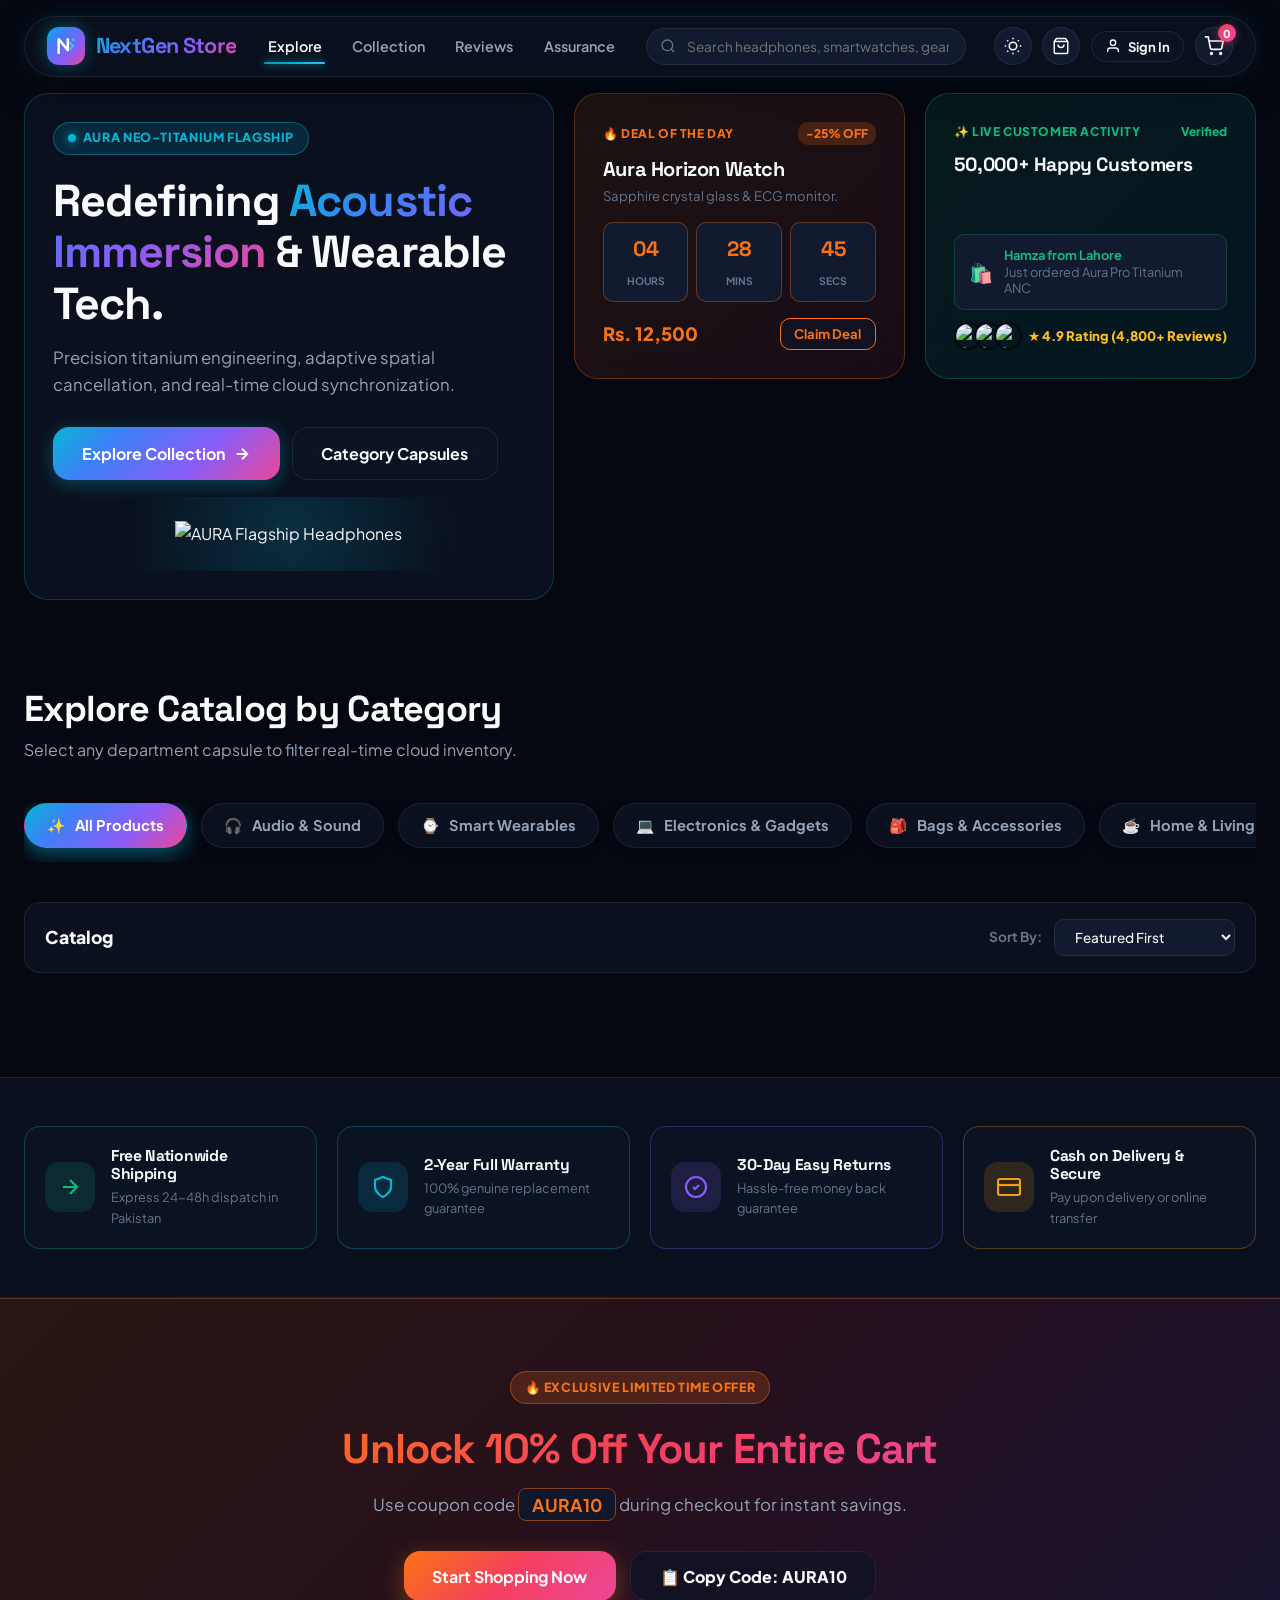
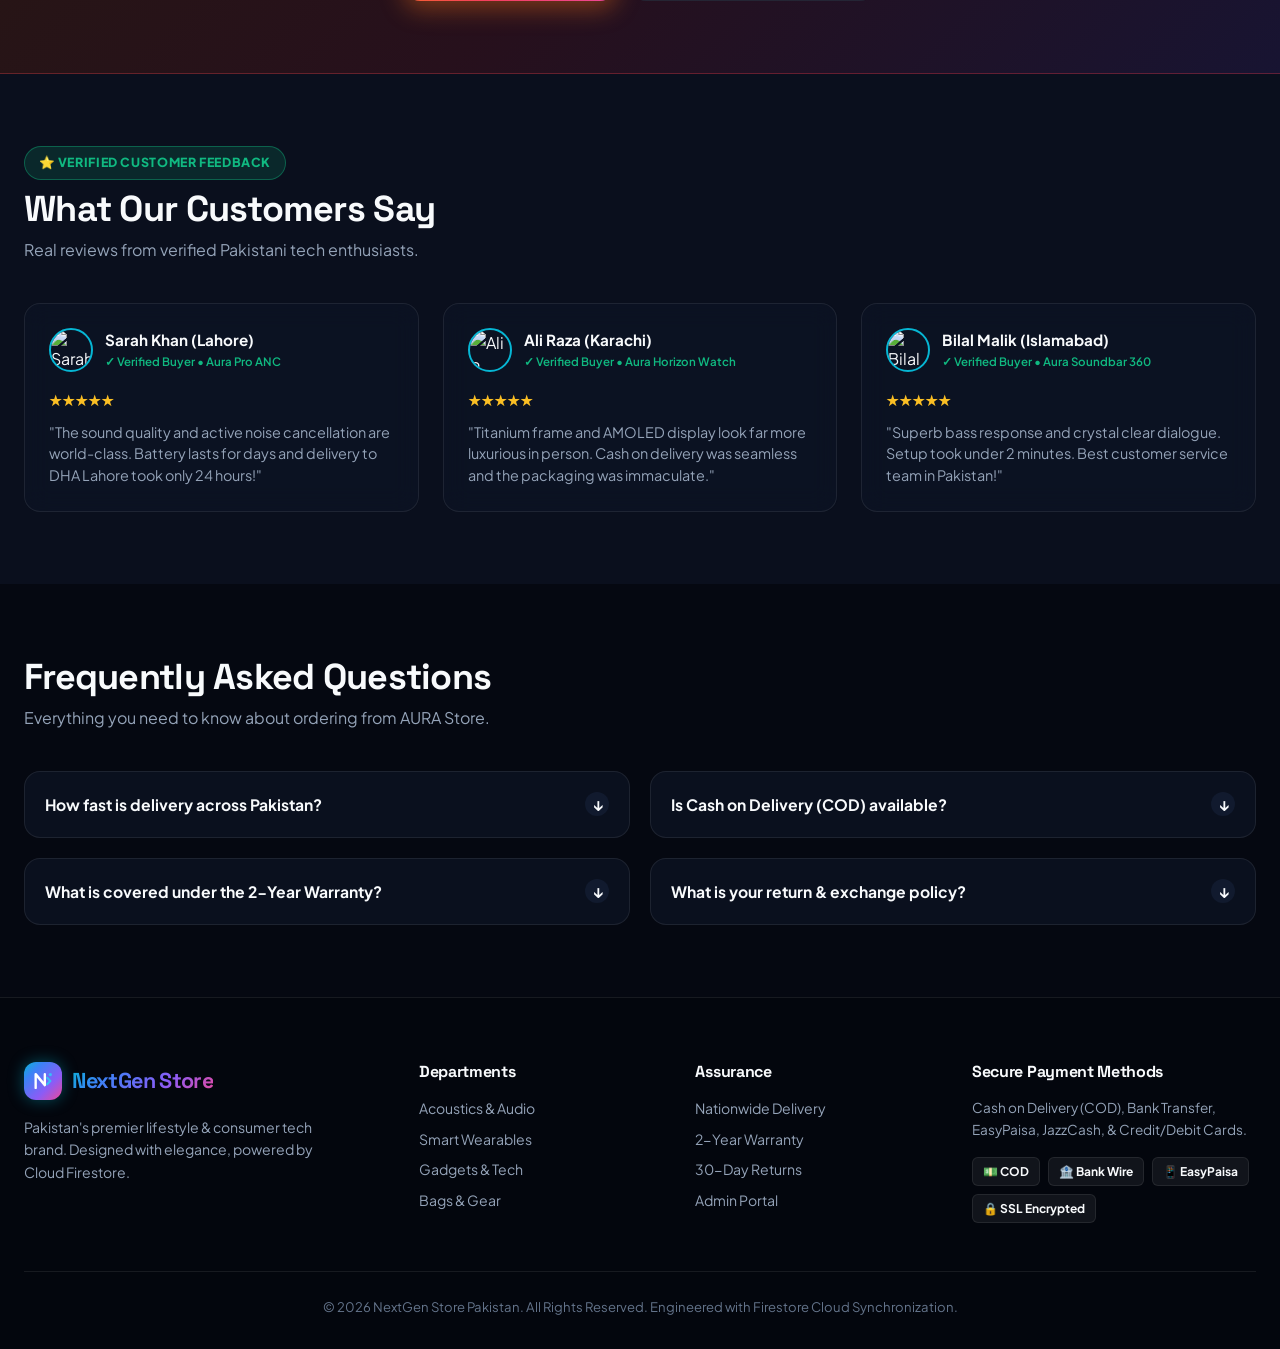
==== index.html @ b9c2085e "feat: NextGen Store complete e-commerce platform with Cloud Firestore, Admin Panel & Cloudinary" ====
<!DOCTYPE html>
<html lang="en">

<head>
  <meta charset="UTF-8">
  <meta name="viewport" content="width=device-width, initial-scale=1.0">
  <title>NextGen Store | Next-Gen Luxury Tech & Acoustics</title>
  <meta name="description"
    content="Discover precision acoustics, titanium smartwatches, and minimalist hardware engineered to perfection with cloud synchronization.">

  <!-- Favicon -->
  <link rel="icon" href="data:image/svg+xml,<svg xmlns='http://www.w3.org/2000/svg' viewBox='0 0 24 24' fill='none'><rect width='24' height='24' rx='6' fill='%236366f1'/><path d='M5 18.5V5.5L13.5 15.5V5.5' stroke='white' stroke-width='2.2' stroke-linecap='round' stroke-linejoin='round'/><path d='M15.5 9L18.5 12L15.5 15' stroke='%2338bdf8' stroke-width='2' stroke-linecap='round' stroke-linejoin='round'/></svg>">

  <!-- CSS Stylesheets -->
  <link rel="stylesheet" href="/user/css/main.css">
  <link rel="stylesheet" href="/user/css/components.css">
  <link rel="stylesheet" href="./user/css/main.css">
  <link rel="stylesheet" href="./user/css/components.css">

  <!-- GSAP 3.12.5 & ScrollTrigger for High-End Micro-Animations -->
  <script src="https://cdnjs.cloudflare.com/ajax/libs/gsap/3.12.5/gsap.min.js"></script>
  <script src="https://cdnjs.cloudflare.com/ajax/libs/gsap/3.12.5/ScrollTrigger.min.js"></script>

  <!-- Instant Theme Initializer (Zero Flash of Unstyled Theme) -->
  <script>
    (function () {
      const theme = localStorage.getItem("aura_theme") || "dark";
      if (theme === "light") {
        document.documentElement.classList.add("light-theme");
      } else {
        document.documentElement.classList.remove("light-theme");
      }
    })();
  </script>
</head>

<body>

  <!-- ==================== TOP LIVE ANNOUNCEMENT TICKER ==================== -->
  <aside id="topLiveAnnouncementTicker" aria-label="Live Announcement"
    style="display: none; background: linear-gradient(90deg, #06b6d4 0%, #3b82f6 25%, #8b5cf6 50%, #ec4899 75%, #f97316 100%); color: white; padding: 0.45rem 1rem; font-size: 0.82rem; font-weight: 800; text-align: center; letter-spacing: 0.02em; text-shadow: 0 1px 2px rgba(0,0,0,0.3); transition: all 0.3s ease;">
    <span id="topAnnouncementBadge"
      style="background:rgba(0,0,0,0.3); padding:2px 8px; border-radius:12px; margin-right:6px; font-weight:800;">FLASH
      OFFER</span>
    <span id="topAnnouncementText">Use code <strong>AURA10</strong> for 10% OFF • 🚀 Free Same-Day Express Dispatch in
      Pakistan</span>
  </aside>

  <!-- ==================== FLOATING ISLAND NAVBAR ==================== -->
  <div class="navbar-island-wrap">
    <header class="navbar-island" id="mainHeader">
      <!-- Brand Logo -->
      <a href="index.html" class="brand-logo" id="brandLogo">
        <div class="brand-icon">
          <svg width="22" height="22" viewBox="0 0 24 24" fill="none" xmlns="http://www.w3.org/2000/svg">
            <path d="M4 19.5V4.5L14 16.5V4.5" stroke="white" stroke-width="2.6" stroke-linecap="round" stroke-linejoin="round"/>
            <path d="M16.5 8.5L20 12L16.5 15.5" stroke="#38bdf8" stroke-width="2.4" stroke-linecap="round" stroke-linejoin="round"/>
            <circle cx="20" cy="5" r="1.8" fill="#38bdf8"/>
          </svg>
        </div>
        <span class="gradient-text-aurora">NextGen Store</span>
      </a>

      <!-- Desktop Navigation Links -->
      <nav class="nav-links" id="primaryNav">
        <a href="#heroSection" class="nav-link active" id="navHome">Explore</a>
        <a href="#productsSection" class="nav-link" id="navShop">Collection</a>
        <a href="#reviewsSection" class="nav-link" id="navReviews">Reviews</a>
        <a href="#faqSection" class="nav-link" id="navFaq">Assurance</a>
      </nav>

      <!-- Interactive Global Search -->
      <div class="nav-search-container">
        <svg class="search-icon-inside" width="16" height="16" viewBox="0 0 24 24" fill="none" stroke="currentColor"
          stroke-width="2">
          <circle cx="11" cy="11" r="8"></circle>
          <line x1="21" y1="21" x2="16.65" y2="16.65"></line>
        </svg>
        <input type="text" id="globalSearchInput" class="nav-search-input"
          placeholder="Search headphones, smartwatches, gear..." autocomplete="off">
      </div>

      <!-- Action Buttons (Theme, Auth, Orders, Cart) -->
      <div class="nav-actions">
        <!-- Theme Toggle -->
        <button class="nav-btn" id="themeToggleBtn" title="Toggle Light/Dark Theme" aria-label="Toggle Theme">
          <svg id="themeIcon" width="18" height="18" viewBox="0 0 24 24" fill="none" stroke="currentColor"
            stroke-width="2">
            <circle cx="12" cy="12" r="5"></circle>
            <line x1="12" y1="1" x2="12" y2="3"></line>
            <line x1="12" y1="21" x2="12" y2="23"></line>
            <line x1="4.22" y1="4.22" x2="5.64" y2="5.64"></line>
            <line x1="18.36" y1="18.36" x2="19.78" y2="19.78"></line>
            <line x1="1" y1="12" x2="3" y2="12"></line>
            <line x1="21" y1="12" x2="23" y2="12"></line>
            <line x1="4.22" y1="19.78" x2="5.64" y2="18.36"></line>
            <line x1="18.36" y1="5.64" x2="19.78" y2="4.22"></line>
          </svg>
        </button>

        <!-- Customer Orders View Button -->
        <button class="nav-btn" id="myOrdersBtn" title="My Orders" aria-label="View Orders">
          <svg width="18" height="18" viewBox="0 0 24 24" fill="none" stroke="currentColor" stroke-width="2">
            <path d="M6 2L3 6v14a2 2 0 0 0 2 2h14a2 2 0 0 0 2-2V6l-3-4z"></path>
            <line x1="3" y1="6" x2="21" y2="6"></line>
            <path d="M16 10a4 4 0 0 1-8 0"></path>
          </svg>
        </button>

        <!-- User Authentication Button / Dropdown -->
        <div class="user-auth-wrap" id="userAuthContainer">
          <button class="btn btn-secondary btn-sm" id="openAuthModalBtn"
            style="gap: 0.4rem; border-radius: var(--radius-full);">
            <svg width="16" height="16" viewBox="0 0 24 24" fill="none" stroke="currentColor" stroke-width="2">
              <path d="M20 21v-2a4 4 0 0 0-4-4H8a4 4 0 0 0-4 4v2"></path>
              <circle cx="12" cy="7" r="4"></circle>
            </svg>
            <span id="authButtonText">Sign In</span>
          </button>
        </div>

        <!-- Cart Drawer Toggle -->
        <button class="nav-btn" id="cartToggleBtn" aria-label="View Shopping Cart">
          <svg width="20" height="20" viewBox="0 0 24 24" fill="none" stroke="currentColor" stroke-width="2">
            <circle cx="9" cy="21" r="1"></circle>
            <circle cx="20" cy="21" r="1"></circle>
            <path d="M1 1h4l2.68 13.39a2 2 0 0 0 2 1.61h9.72a2 2 0 0 0 2-1.61L23 6H6"></path>
          </svg>
          <span class="cart-badge" id="cartBadgeCounter">0</span>
        </button>
      </div>
    </header>
  </div>

  <!-- ==================== FUTURISTIC BENTO GRID HERO SECTION ==================== -->
  <section class="section" id="heroSection" style="padding-top: 0.5rem; padding-bottom: 2rem;">
    <div class="container">
      <div class="hero-bento-grid">

        <!-- BENTO 1: Large Flagship Feature Showcase -->
        <div class="bento-card bento-main">
          <div>
            <div class="bento-badge-live">
              <span class="live-pulse-dot"></span>
              AURA Neo-Titanium Flagship
            </div>
            <h1 class="bento-main-title">
              Redefining <span class="gradient-text-aurora">Acoustic Immersion</span> & Wearable Tech.
            </h1>
            <p class="bento-main-desc">
              Precision titanium engineering, adaptive spatial cancellation, and real-time cloud synchronization.
            </p>
            <div style="display:flex; gap:0.75rem; flex-wrap:wrap;">
              <a href="#productsSection" class="btn btn-primary btn-lg" id="heroShopNowBtn">
                Explore Collection
                <svg width="18" height="18" viewBox="0 0 24 24" fill="none" stroke="currentColor" stroke-width="2.5">
                  <line x1="5" y1="12" x2="19" y2="12"></line>
                  <polyline points="12 5 19 12 12 19"></polyline>
                </svg>
              </a>
              <button class="btn btn-secondary btn-lg"
                onclick="document.getElementById('categoriesCapsuleBar').scrollIntoView({ behavior: 'smooth' });">
                Category Capsules
              </button>
            </div>
          </div>

          <div class="bento-main-visual">
            <img src="https://images.unsplash.com/photo-1505740420928-5e560c06d30e?auto=format&fit=crop&w=800&q=80"
              alt="AURA Flagship Headphones">
          </div>
        </div>

        <!-- BENTO 2: Live Flash Deal Countdown -->
        <div class="bento-card bento-deal">
          <div>
            <div style="display:flex; justify-content:space-between; align-items:center; margin-bottom:0.75rem;">
              <span
                style="font-size:0.75rem; font-weight:800; color:var(--color-orange); text-transform:uppercase; letter-spacing:0.05em;">🔥
                Deal of the Day</span>
              <span
                style="font-size:0.75rem; background:rgba(249,115,22,0.2); color:var(--color-orange); padding:2px 8px; border-radius:10px; font-weight:800;">-25%
                OFF</span>
            </div>
            <h3 style="font-size:1.25rem; font-weight:800;">Aura Horizon Watch</h3>
            <p style="font-size:0.82rem; color:var(--text-muted); margin-top:0.25rem;">Sapphire crystal glass & ECG
              monitor.</p>
          </div>

          <div>
            <div class="countdown-box" id="flashDealCountdownBox">
              <div class="countdown-digit-pill">
                <span id="dealHours">04</span>
                <label>Hours</label>
              </div>
              <div class="countdown-digit-pill">
                <span id="dealMinutes">28</span>
                <label>Mins</label>
              </div>
              <div class="countdown-digit-pill">
                <span id="dealSeconds">45</span>
                <label>Secs</label>
              </div>
            </div>

            <div style="display:flex; justify-content:space-between; align-items:center; margin-top:0.5rem;">
              <span style="font-size:1.15rem; font-weight:800; color:var(--color-orange);">Rs. 12,500</span>
              <button class="btn btn-secondary btn-sm"
                onclick="document.getElementById('productsSection').scrollIntoView({ behavior: 'smooth' });"
                style="border-color:var(--color-orange); color:var(--color-orange);">
                Claim Deal
              </button>
            </div>
          </div>
        </div>

        <!-- BENTO 3: Live Social Proof Ticker -->
        <div class="bento-card bento-social">
          <div>
            <div style="display:flex; justify-content:space-between; align-items:center; margin-bottom:0.75rem;">
              <span
                style="font-size:0.75rem; font-weight:800; color:var(--color-emerald); text-transform:uppercase; letter-spacing:0.05em;">✨
                Live Customer Activity</span>
              <span style="font-size:0.75rem; color:var(--color-emerald); font-weight:800;">Verified</span>
            </div>
            <h3 style="font-size:1.2rem; font-weight:800;">50,000+ Happy Customers</h3>
          </div>

          <div>
            <div class="live-order-ticker-box" id="liveOrderTicker">
              <div style="font-size:1.2rem;">🛍️</div>
              <div style="font-size:0.8rem; line-height:1.3;">
                <strong style="color:var(--color-emerald); display:block;" id="liveOrderCustomer">Hamza from
                  Lahore</strong>
                <span style="color:var(--text-muted);" id="liveOrderProduct">Just ordered Aura Pro Titanium ANC</span>
              </div>
            </div>

            <div style="display:flex; align-items:center; justify-content:space-between; margin-top:0.75rem;">
              <div class="customer-avatar-stack">
                <img src="https://images.unsplash.com/photo-1534528741775-53994a69daeb?auto=format&fit=crop&w=100&q=80"
                  alt="Customer">
                <img src="https://images.unsplash.com/photo-1507003211169-0a1dd7228f2d?auto=format&fit=crop&w=100&q=80"
                  alt="Customer">
                <img src="https://images.unsplash.com/photo-1492562080023-ab3db95bfbce?auto=format&fit=crop&w=100&q=80"
                  alt="Customer">
              </div>
              <span style="font-size:0.82rem; font-weight:800; color:#fbbf24;">★ 4.9 Rating (4,800+ Reviews)</span>
            </div>
          </div>
        </div>

        <!-- BENTO 4: Quick Category Teleport Chips -->
        <!-- <div class="bento-card bento-teleport">
          <div style="display:flex; justify-content:space-between; align-items:center;">
            <h4 style="font-size:1.1rem; font-weight:800;">⚡ Quick Department Teleport</h4>
            <span style="font-size:0.8rem; color:var(--color-violet); font-weight:700;">1-Click Navigation</span>
          </div>

          <div class="teleport-chips-grid">
            <div class="teleport-chip-card" onclick="window.appFilterCategory('Audio')">
              <span class="icon">🎧</span>
              <strong>Acoustics & Sound</strong>
            </div>
            <div class="teleport-chip-card" onclick="window.appFilterCategory('Wearables')">
              <span class="icon">⌚</span>
              <strong>Smart Wearables</strong>
            </div>
            <div class="teleport-chip-card" onclick="window.appFilterCategory('Electronics')">
              <span class="icon">💻</span>
              <strong>Next-Gen Gadgets</strong>
            </div>
            <div class="teleport-chip-card" onclick="window.appFilterCategory('Accessories')">
              <span class="icon">🎒</span>
              <strong>Gear & Bags</strong>
            </div>
          </div>
        </div> -->

      </div>
    </div>
  </section>

  <!-- ==================== 3D ISOMETRIC CATEGORY CAPSULES ==================== -->
  <section class="section" style="padding-top: 1rem; padding-bottom: 1.5rem;" id="categoriesSection">
    <div class="container">
      <div class="section-header">
        <div>
          <h2 class="section-title">Explore Catalog by Category</h2>
          <p class="section-subtitle">Select any department capsule to filter real-time cloud inventory.</p>
        </div>
      </div>

      <div class="categories-capsule-bar" id="categoriesCapsuleBar">
        <button class="category-capsule active" data-category="ALL">
          <span>✨</span> All Products
        </button>
        <button class="category-capsule" data-category="Audio">
          <span>🎧</span> Audio & Sound
        </button>
        <button class="category-capsule" data-category="Wearables">
          <span>⌚</span> Smart Wearables
        </button>
        <button class="category-capsule" data-category="Electronics">
          <span>💻</span> Electronics & Gadgets
        </button>
        <button class="category-capsule" data-category="Accessories">
          <span>🎒</span> Bags & Accessories
        </button>
        <button class="category-capsule" data-category="Home">
          <span>☕</span> Home & Living
        </button>
        <button class="category-capsule" data-category="Fashion">
          <span>🧥</span> Luxury Fashion
        </button>
      </div>
    </div>
  </section>

  <!-- ==================== MAIN PRODUCT CATALOG SECTION ==================== -->
  <section class="section" id="productsSection" style="padding-top: 1rem;">
    <div class="container">
      <!-- Toolbar: Result count, Search, Sort -->
      <div
        style="display:flex; justify-content:space-between; align-items:center; margin-bottom:2rem; gap:1rem; flex-wrap:wrap; background:var(--bg-card); padding:1rem 1.25rem; border-radius:var(--radius-md); border:1px solid var(--glass-border);">
        <div style="display:flex; align-items:center; gap:0.75rem;">
          <span style="font-weight: 800; font-size: 1.1rem; color:var(--text-primary);"
            id="catalogResultsCount">Catalog</span>
        </div>
        <div style="display:flex; align-items:center; gap:0.75rem;">
          <label for="catalogSortSelect" style="font-size: 0.85rem; color: var(--text-muted); font-weight:700;">Sort
            By:</label>
          <select id="catalogSortSelect" class="form-select"
            style="padding:0.5rem 1rem; border-radius:var(--radius-sm); font-size:0.85rem; width:auto;">
            <option value="featured">Featured First</option>
            <option value="price-asc">Price: Low to High</option>
            <option value="price-desc">Price: High to Low</option>
            <option value="rating-desc">Highest Rated</option>
            <option value="title-asc">Product Name (A-Z)</option>
          </select>
        </div>
      </div>

      <!-- Products Grid -->
      <div class="products-grid" id="mainProductsGrid">
        <!-- Rendered dynamically via app.js -->
      </div>
    </div>
  </section>

  <!-- ==================== 4-COLOR TRUST BENEFIT CARDS ==================== -->
  <section class="trust-bar" aria-label="Store Benefits">
    <div class="container trust-grid">
      <!-- Card 1: Emerald Green -->
      <div class="trust-item trust-item-emerald">
        <div class="trust-icon">
          <svg width="24" height="24" viewBox="0 0 24 24" fill="none" stroke="currentColor" stroke-width="2.2">
            <path d="M5 12h14M12 5l7 7-7 7" />
          </svg>
        </div>
        <div class="trust-text">
          <h4>Free Nationwide Shipping</h4>
          <p>Express 24-48h dispatch in Pakistan</p>
        </div>
      </div>

      <!-- Card 2: Electric Cyan -->
      <div class="trust-item trust-item-cyan">
        <div class="trust-icon">
          <svg width="24" height="24" viewBox="0 0 24 24" fill="none" stroke="currentColor" stroke-width="2.2">
            <path d="M12 22s8-4 8-10V5l-8-3-8 3v7c0 6 8 10 8 10z" />
          </svg>
        </div>
        <div class="trust-text">
          <h4>2-Year Full Warranty</h4>
          <p>100% genuine replacement guarantee</p>
        </div>
      </div>

      <!-- Card 3: Royal Violet -->
      <div class="trust-item trust-item-violet">
        <div class="trust-icon">
          <svg width="24" height="24" viewBox="0 0 24 24" fill="none" stroke="currentColor" stroke-width="2.2">
            <circle cx="12" cy="12" r="10" />
            <path d="m9 12 2 2 4-4" />
          </svg>
        </div>
        <div class="trust-text">
          <h4>30-Day Easy Returns</h4>
          <p>Hassle-free money back guarantee</p>
        </div>
      </div>

      <!-- Card 4: Sunset Amber -->
      <div class="trust-item trust-item-amber">
        <div class="trust-icon">
          <svg width="24" height="24" viewBox="0 0 24 24" fill="none" stroke="currentColor" stroke-width="2.2">
            <rect x="1" y="4" width="22" height="16" rx="2" ry="2" />
            <line x1="1" y1="10" x2="23" y2="10" />
          </svg>
        </div>
        <div class="trust-text">
          <h4>Cash on Delivery & Secure</h4>
          <p>Pay upon delivery or online transfer</p>
        </div>
      </div>
    </div>
  </section>

  <!-- ==================== PROMOTIONAL DISCOUNT BANNER ==================== -->
  <section class="section"
    style="background: linear-gradient(135deg, rgba(249, 115, 22, 0.14) 0%, rgba(244, 63, 94, 0.14) 50%, rgba(139, 92, 246, 0.14) 100%); border-top: 1px solid rgba(249, 115, 22, 0.3); border-bottom: 1px solid rgba(244, 63, 94, 0.3);">
    <div class="container" style="text-align: center; max-width: 820px;">
      <div class="bento-badge-live"
        style="margin: 0 auto 1.25rem auto; background:rgba(249,115,22,0.18); color:var(--color-orange); border-color:rgba(249,115,22,0.4);">
        🔥 Exclusive Limited Time Offer
      </div>
      <h2 style="font-size: 2.6rem; font-weight:800; margin-bottom: 1rem;" class="gradient-text-sunset">
        Unlock 10% Off Your Entire Cart
      </h2>
      <p style="color: var(--text-secondary); margin-bottom: 2rem; font-size:1.05rem;">
        Use coupon code <strong
          style="background: rgba(15, 23, 42, 0.9); padding: 0.3rem 0.8rem; border-radius: 8px; border: 1px solid rgba(249, 115, 22, 0.5); color: var(--color-orange); font-size:1.1rem;">AURA10</strong>
        during checkout for instant savings.
      </p>
      <div style="display:flex; gap:0.85rem; justify-content:center; flex-wrap:wrap;">
        <button class="btn btn-primary btn-lg"
          onclick="document.getElementById('productsSection').scrollIntoView({ behavior: 'smooth' });"
          style="background: var(--grad-sunset); border:none; box-shadow: 0 8px 25px rgba(249, 115, 22, 0.4);">
          Start Shopping Now
        </button>
        <button class="btn btn-secondary btn-lg" id="promoCopyCouponBtn" style="font-weight:800;">
          📋 Copy Code: AURA10
        </button>
      </div>
    </div>
  </section>

  <!-- ==================== VERIFIED CUSTOMER REVIEWS ==================== -->
  <section class="section" id="reviewsSection" style="background: var(--bg-secondary);">
    <div class="container">
      <div class="section-header">
        <div>
          <div class="bento-badge-live"
            style="margin-bottom:0.5rem; background:rgba(16,185,129,0.15); color:var(--color-emerald); border-color:rgba(16,185,129,0.4);">
            ⭐ Verified Customer Feedback
          </div>
          <h2 class="section-title">What Our Customers Say</h2>
          <p class="section-subtitle">Real reviews from verified Pakistani tech enthusiasts.</p>
        </div>
      </div>

      <div class="reviews-grid">
        <!-- Review 1 -->
        <div class="review-card">
          <div>
            <div class="review-header">
              <img src="https://images.unsplash.com/photo-1534528741775-53994a69daeb?auto=format&fit=crop&w=150&q=80"
                alt="Sarah K." class="review-avatar">
              <div>
                <div class="review-author">Sarah Khan (Lahore)</div>
                <div class="review-badge">✓ Verified Buyer • Aura Pro ANC</div>
              </div>
            </div>
            <div class="review-stars">★★★★★</div>
            <p class="review-text">
              "The sound quality and active noise cancellation are world-class. Battery lasts for days and delivery to
              DHA Lahore took only 24 hours!"
            </p>
          </div>
        </div>

        <!-- Review 2 -->
        <div class="review-card">
          <div>
            <div class="review-header">
              <img src="https://images.unsplash.com/photo-1507003211169-0a1dd7228f2d?auto=format&fit=crop&w=150&q=80"
                alt="Ali R." class="review-avatar">
              <div>
                <div class="review-author">Ali Raza (Karachi)</div>
                <div class="review-badge">✓ Verified Buyer • Aura Horizon Watch</div>
              </div>
            </div>
            <div class="review-stars">★★★★★</div>
            <p class="review-text">
              "Titanium frame and AMOLED display look far more luxurious in person. Cash on delivery was seamless and
              the packaging was immaculate."
            </p>
          </div>
        </div>

        <!-- Review 3 -->
        <div class="review-card">
          <div>
            <div class="review-header">
              <img src="https://images.unsplash.com/photo-1492562080023-ab3db95bfbce?auto=format&fit=crop&w=150&q=80"
                alt="Bilal M." class="review-avatar">
              <div>
                <div class="review-author">Bilal Malik (Islamabad)</div>
                <div class="review-badge">✓ Verified Buyer • Aura Soundbar 360</div>
              </div>
            </div>
            <div class="review-stars">★★★★★</div>
            <p class="review-text">
              "Superb bass response and crystal clear dialogue. Setup took under 2 minutes. Best customer service team
              in Pakistan!"
            </p>
          </div>
        </div>
      </div>
    </div>
  </section>

  <!-- ==================== INTERACTIVE STORE ASSURANCE & FAQ ==================== -->
  <section class="section" id="faqSection">
    <div class="container">
      <div class="section-header">
        <div>
          <h2 class="section-title">Frequently Asked Questions</h2>
          <p class="section-subtitle">Everything you need to know about ordering from AURA Store.</p>
        </div>
      </div>

      <div class="faq-grid">
        <!-- FAQ 1 -->
        <div class="faq-item">
          <div class="faq-question">
            <span>How fast is delivery across Pakistan?</span>
            <div class="faq-toggle-icon">↓</div>
          </div>
          <div class="faq-answer">
            We offer Same-Day Express Dispatch. Orders in Karachi, Lahore, and Islamabad/Rawalpindi typically arrive in
            24–48 hours. Other cities take 2–3 business days via TCS & Leopards Courier.
          </div>
        </div>

        <!-- FAQ 2 -->
        <div class="faq-item">
          <div class="faq-question">
            <span>Is Cash on Delivery (COD) available?</span>
            <div class="faq-toggle-icon">↓</div>
          </div>
          <div class="faq-answer">
            Yes! We offer 100% Cash on Delivery across all cities and towns in Pakistan. You can pay conveniently when
            the rider delivers your package.
          </div>
        </div>

        <!-- FAQ 3 -->
        <div class="faq-item">
          <div class="faq-question">
            <span>What is covered under the 2-Year Warranty?</span>
            <div class="faq-toggle-icon">↓</div>
          </div>
          <div class="faq-answer">
            Our 2-Year Full Brand Warranty covers all manufacturing faults, internal component defects, and battery
            health replacements with zero hassle.
          </div>
        </div>

        <!-- FAQ 4 -->
        <div class="faq-item">
          <div class="faq-question">
            <span>What is your return & exchange policy?</span>
            <div class="faq-toggle-icon">↓</div>
          </div>
          <div class="faq-answer">
            We provide a 30-Day Hassle-Free Exchange or Money-Back Guarantee if your product arrives damaged, defective,
            or not as described.
          </div>
        </div>
      </div>
    </div>
  </section>

  <!-- ==================== FOOTER ==================== -->
  <footer class="footer"
    style="background: #03060d; border-top: 1px solid var(--glass-border); padding: 4rem 0 2rem 0;">
    <div class="container">
      <div style="display:grid; grid-template-columns: 1.5fr 1fr 1fr 1.2fr; gap:2.5rem; margin-bottom:3rem;"
        class="footer-grid-wrap">
        <div>
          <div class="brand-logo" style="margin-bottom:1rem;">
            <div class="brand-icon">
              <svg width="22" height="22" viewBox="0 0 24 24" fill="none" xmlns="http://www.w3.org/2000/svg">
                <path d="M4 19.5V4.5L14 16.5V4.5" stroke="white" stroke-width="2.6" stroke-linecap="round" stroke-linejoin="round"/>
                <path d="M16.5 8.5L20 12L16.5 15.5" stroke="#38bdf8" stroke-width="2.4" stroke-linecap="round" stroke-linejoin="round"/>
                <circle cx="20" cy="5" r="1.8" fill="#38bdf8"/>
              </svg>
            </div>
            <span class="gradient-text-aurora">NextGen Store</span>
          </div>
          <p style="color:var(--text-secondary); font-size:0.88rem; max-width:320px; line-height:1.6;">
            Pakistan's premier lifestyle & consumer tech brand. Designed with elegance, powered by Cloud Firestore.
          </p>
        </div>

        <div>
          <h4 style="font-size:1rem; font-weight:800; margin-bottom:1rem;">Departments</h4>
          <ul
            style="list-style:none; display:flex; flex-direction:column; gap:0.5rem; font-size:0.88rem; color:var(--text-secondary);">
            <li><a href="#productsSection" onclick="window.appFilterCategory('Audio')">Acoustics & Audio</a></li>
            <li><a href="#productsSection" onclick="window.appFilterCategory('Wearables')">Smart Wearables</a></li>
            <li><a href="#productsSection" onclick="window.appFilterCategory('Electronics')">Gadgets & Tech</a></li>
            <li><a href="#productsSection" onclick="window.appFilterCategory('Accessories')">Bags & Gear</a></li>
          </ul>
        </div>

        <div>
          <h4 style="font-size:1rem; font-weight:800; margin-bottom:1rem;">Assurance</h4>
          <ul
            style="list-style:none; display:flex; flex-direction:column; gap:0.5rem; font-size:0.88rem; color:var(--text-secondary);">
            <li><a href="#faqSection">Nationwide Delivery</a></li>
            <li><a href="#faqSection">2-Year Warranty</a></li>
            <li><a href="#faqSection">30-Day Returns</a></li>
            <li><a href="admin/index.html">Admin Portal</a></li>
          </ul>
        </div>

        <div>
          <h4 style="font-size:1rem; font-weight:800; margin-bottom:1rem;">Secure Payment Methods</h4>
          <p style="font-size:0.85rem; color:var(--text-secondary); margin-bottom:1rem;">
            Cash on Delivery (COD), Bank Transfer, EasyPaisa, JazzCash, & Credit/Debit Cards.
          </p>
          <div style="display:flex; gap:0.5rem; flex-wrap:wrap;">
            <span
              style="background:rgba(255,255,255,0.06); padding:4px 10px; border-radius:6px; font-size:0.75rem; font-weight:700; border:1px solid var(--glass-border);">💵
              COD</span>
            <span
              style="background:rgba(255,255,255,0.06); padding:4px 10px; border-radius:6px; font-size:0.75rem; font-weight:700; border:1px solid var(--glass-border);">🏦
              Bank Wire</span>
            <span
              style="background:rgba(255,255,255,0.06); padding:4px 10px; border-radius:6px; font-size:0.75rem; font-weight:700; border:1px solid var(--glass-border);">📱
              EasyPaisa</span>
            <span
              style="background:rgba(255,255,255,0.06); padding:4px 10px; border-radius:6px; font-size:0.75rem; font-weight:700; border:1px solid var(--glass-border);">🔒
              SSL Encrypted</span>
          </div>
        </div>
      </div>

      <div
        style="border-top:1px solid var(--glass-border); padding-top:1.5rem; text-align:center; color:var(--text-muted); font-size:0.82rem;">
        © 2026 NextGen Store Pakistan. All Rights Reserved. Engineered with Firestore Cloud Synchronization.
      </div>
    </div>
  </footer>

  <!-- ==================== PRODUCT DETAILS & REVIEWS MODAL ==================== -->
  <div class="modal-overlay" id="productDetailsModalOverlay">
    <div class="modal-container" style="max-width: 880px;">
      <div class="modal-header">
        <h3 class="modal-title" id="modalProductTitle">Product Overview & Specifications</h3>
        <button class="modal-close-btn" id="closeProductDetailsModalBtn">&times;</button>
      </div>
      <div class="modal-body" id="productModalDetailsContent" style="padding: 1.5rem 1.75rem;">
        <!-- Rendered dynamically -->
      </div>
    </div>
  </div>

  <!-- ==================== CART DRAWER ==================== -->
  <div class="cart-drawer-overlay" id="cartDrawerOverlay">
    <div class="cart-drawer" id="cartDrawer">
      <div class="cart-header">
        <h3 style="font-size:1.15rem; font-weight:800; display:flex; align-items:center; gap:0.5rem;">
          <span>Shopping Cart</span>
          <span class="cart-badge" id="cartItemCountBadge">0</span>
        </h3>
        <button class="modal-close-btn" id="closeCartDrawerBtn">&times;</button>
      </div>

      <div class="cart-body" id="cartItemsContainer">
        <!-- Items rendered dynamically -->
      </div>

      <div class="cart-footer">
        <div style="display:flex; gap:0.5rem;">
          <input type="text" id="couponCodeInput" class="form-input" placeholder="Promo code (e.g. AURA10)"
            style="padding:0.5rem 0.85rem; font-size:0.85rem; text-transform:uppercase;">
          <button class="btn btn-secondary btn-sm" id="applyCouponBtn">Apply</button>
        </div>
        <div id="couponStatusMessage" style="font-size:0.8rem; font-weight:600;"></div>

        <div style="display:flex; justify-content:space-between; font-size:0.9rem; color:var(--text-secondary);">
          <span>Subtotal</span>
          <span id="cartSubtotalAmount">Rs. 0</span>
        </div>
        <div
          style="display:flex; justify-content:space-between; font-size:0.9rem; color:var(--color-emerald); display:none;"
          id="cartDiscountRow">
          <span>Coupon Discount</span>
          <span id="cartDiscountAmount">-Rs. 0</span>
        </div>
        <div
          style="display:flex; justify-content:space-between; font-size:1.15rem; font-weight:800; color:var(--text-primary); border-top:1px solid var(--glass-border); padding-top:0.6rem;">
          <span>Total</span>
          <span id="cartTotalAmount" style="color:#38bdf8;">Rs. 0</span>
        </div>

        <button class="btn btn-primary btn-lg" id="proceedCheckoutBtn" style="width:100%; margin-top:0.5rem;">
          Proceed to Checkout →
        </button>
      </div>
    </div>
  </div>

  <!-- ==================== CHECKOUT MODAL ==================== -->
  <div class="modal-overlay" id="checkoutModalOverlay">
    <div class="modal-container" style="max-width: 820px;">
      <div class="modal-header">
        <h3 class="modal-title" style="display:flex; align-items:center; gap:0.5rem;">
          <span>🛍️ Complete Your Order</span>
        </h3>
        <button class="modal-close-btn" id="closeCheckoutModalBtn">&times;</button>
      </div>
      <div class="modal-body">
        <div class="checkout-modal-layout" style="display:grid; grid-template-columns: 1.1fr 1.3fr; gap: 1.5rem;">
          <!-- Left Column: Products Summary with Pictures -->
          <div
            style="background: var(--bg-elevated); border: 1px solid var(--glass-border); border-radius: var(--radius-md); padding: 1.25rem; display:flex; flex-direction:column;">
            <h4
              style="font-size: 0.95rem; font-weight: 800; margin-bottom: 0.85rem; color: var(--text-primary); display:flex; align-items:center; justify-content:space-between;">
              <span>Order Summary</span>
              <span class="cart-badge" id="checkoutItemsBadge" style="position:static;">0 Items</span>
            </h4>

            <!-- Products List with Pictures -->
            <div id="checkoutItemsList"
              style="max-height: 250px; overflow-y: auto; display:flex; flex-direction:column; gap: 0.75rem; margin-bottom: 1rem; padding-right: 4px;">
              <!-- Dynamic Cart Products with Images rendered here -->
            </div>

            <!-- Price Breakdown -->
            <div
              style="border-top: 1px solid var(--glass-border); padding-top: 0.85rem; margin-top: auto; display:flex; flex-direction:column; gap: 0.4rem; font-size: 0.88rem;">
              <div style="display:flex; justify-content:space-between; color:var(--text-secondary);">
                <span>Subtotal:</span>
                <span id="checkoutSubtotalText">Rs. 0</span>
              </div>
              <div style="display:flex; justify-content:space-between; color:var(--color-emerald); display:none;"
                id="checkoutDiscountRow">
                <span>Coupon Discount:</span>
                <span id="checkoutDiscountText">-Rs. 0</span>
              </div>
              <div
                style="display:flex; justify-content:space-between; font-weight:800; font-size:1.1rem; color:var(--text-primary); border-top:1px dashed var(--glass-border); padding-top:0.5rem; margin-top:0.25rem;">
                <span>Total Payable:</span>
                <span id="checkoutPayableTotal" style="color:#38bdf8;">Rs. 0</span>
              </div>
            </div>
          </div>

          <!-- Right Column: Shipping & Payment Details -->
          <div>
            <form id="checkoutForm">
              <div class="form-group">
                <label class="form-label">Full Name *</label>
                <input type="text" id="checkoutCustomerName" class="form-input" required
                  placeholder="e.g. Faraz Mehmood">
              </div>
              <div class="form-grid-2">
                <div class="form-group">
                  <label class="form-label">Email Address *</label>
                  <input type="email" id="checkoutCustomerEmail" class="form-input" required
                    placeholder="name@example.com">
                </div>
                <div class="form-group">
                  <label class="form-label">Phone Number *</label>
                  <input type="tel" id="checkoutCustomerPhone" class="form-input" required placeholder="0300 1234567">
                </div>
              </div>
              <div class="form-group">
                <label class="form-label">Shipping Address *</label>
                <textarea id="checkoutCustomerAddress" class="form-textarea" required rows="2"
                  placeholder="House #, Street, Area..."></textarea>
              </div>
              <div class="form-grid-2">
                <div class="form-group">
                  <label class="form-label">City *</label>
                  <input type="text" id="checkoutCustomerCity" class="form-input" required
                    placeholder="Karachi / Lahore / Islamabad">
                </div>
                <div class="form-group">
                  <label class="form-label">Payment Method *</label>
                  <select id="checkoutPaymentMethod" class="form-select">
                    <option value="Cash on Delivery">Cash on Delivery (COD)</option>
                    <option value="Direct Bank Transfer">Direct Bank Transfer</option>
                    <option value="EasyPaisa / JazzCash">EasyPaisa / JazzCash</option>
                  </select>
                </div>
              </div>

              <div style="display:flex; gap:0.75rem; margin-top: 1.25rem;">
                <button type="button" class="btn btn-secondary" id="cancelCheckoutBtn" style="flex:1;">Back to
                  Cart</button>
                <button type="submit" class="btn btn-primary" id="submitOrderBtn" style="flex:2;">Confirm & Place
                  Order</button>
              </div>
            </form>
          </div>
        </div>
      </div>
    </div>
  </div>

  <!-- ==================== ORDER SUCCESS MODAL ==================== -->
  <div class="modal-overlay" id="orderSuccessModalOverlay">
    <div class="modal-container" style="text-align:center; max-width:500px;">
      <div class="modal-body" style="padding:2.5rem 1.5rem;">
        <div
          style="width:64px; height:64px; border-radius:50%; background:rgba(16,185,129,0.2); color:var(--color-emerald); display:flex; align-items:center; justify-content:center; font-size:2rem; margin:0 auto 1.25rem auto;">
          ✓
        </div>
        <h2 style="font-size:1.75rem; font-weight:800; margin-bottom:0.5rem;" class="gradient-text-emerald">Order
          Confirmed!</h2>
        <p style="color:var(--text-secondary); margin-bottom:1.5rem;" id="orderSuccessMsg">
          Thank you for choosing NextGen Store. Your order has been registered in Firestore.
        </p>
        <div
          style="background:rgba(255,255,255,0.05); border:1px solid var(--glass-border); border-radius:var(--radius-sm); padding:1rem; margin-bottom:1.5rem; text-align:left;">
          <div style="font-size:0.85rem; color:var(--text-muted);">Order Reference ID:</div>
          <div
            style="font-family:'Space Grotesk',monospace; font-weight:800; font-size:1.1rem; color:var(--color-cyan);"
            id="orderSuccessId">AUR-XXXXXX</div>
        </div>
        <button class="btn btn-primary btn-lg" id="closeOrderSuccessBtn" style="width:100%;">Continue Shopping</button>
      </div>
    </div>
  </div>

  <!-- ==================== AUTHENTICATION MODAL ==================== -->
  <div class="modal-overlay" id="authModalOverlay">
    <div class="modal-container" style="max-width: 440px;">
      <div class="modal-header">
        <h3 class="modal-title" id="authModalTitle">Welcome to NextGen Store</h3>
        <button class="modal-close-btn" id="closeAuthModalBtn">&times;</button>
      </div>
      <div class="modal-body">

        <!-- Active Logged-In Profile Card (Shown when signed in) -->
        <div id="authActiveUserCard"
          style="display:none; background:var(--bg-elevated); border:1px solid var(--glass-border); border-radius:var(--radius-md); padding:1.25rem; margin-bottom:1rem; text-align:center;">
          <img id="authActiveUserAvatar" src="https://api.dicebear.com/7.x/avataaars/svg?seed=user" alt="Avatar"
            style="width:64px; height:64px; border-radius:50%; margin:0 auto 0.75rem auto; border:2px solid var(--primary);">
          <h4 id="authActiveUserName" style="font-size:1.1rem; font-weight:800; margin-bottom:0.2rem;">User Name</h4>
          <p id="authActiveUserEmail" style="font-size:0.85rem; color:var(--text-secondary); margin-bottom:0.75rem;">
            user@example.com</p>

          <div style="display:flex; flex-direction:column; gap:0.5rem;">
            <button type="button" class="btn btn-secondary" id="authActiveOrdersBtn"
              style="width:100%; justify-content:center;">
              📦 View My Orders
            </button>
            <button type="button" class="btn btn-outline" id="authActiveSignOutBtn"
              style="width:100%; justify-content:center; color:var(--danger); border-color:rgba(239,68,68,0.4);">
              🚪 Sign Out
            </button>
          </div>
        </div>

        <!-- Auth Navigation Tabs (Sign In / Create Account) -->
        <div id="authTabsContainer"
          style="display:flex; border-bottom:1px solid var(--glass-border); margin-bottom:1.25rem;">
          <button type="button" class="auth-tab-btn active" id="tabLoginBtn">Sign In</button>
          <button type="button" class="auth-tab-btn" id="tabSignUpBtn">Create Account</button>
        </div>

        <!-- 1. Customer Login Form -->
        <form id="loginForm">
          <div class="form-alert form-alert-danger" id="loginErrorAlert" style="display:none;"></div>
          <div class="form-group">
            <label class="form-label">Email Address</label>
            <input type="email" id="loginEmail" class="form-input" required placeholder="customer@example.com">
          </div>
          <div class="form-group">
            <label class="form-label">Password</label>
            <input type="password" id="loginPassword" class="form-input" required placeholder="••••••••">
          </div>
          <button type="submit" class="btn btn-primary" style="width:100%; margin-top:0.75rem;" id="loginSubmitBtn">
            Sign In & Unlock Store
          </button>
        </form>

        <!-- 2. Customer Sign Up Form -->
        <form id="signUpForm" style="display:none;">
          <div class="form-alert form-alert-danger" id="signUpErrorAlert" style="display:none;"></div>
          <div class="form-group">
            <label class="form-label">Full Name</label>
            <input type="text" id="signUpName" class="form-input" required placeholder="Your Name">
          </div>
          <div class="form-group">
            <label class="form-label">Email Address</label>
            <input type="email" id="signUpEmail" class="form-input" required placeholder="customer@example.com">
          </div>
          <div class="form-group">
            <label class="form-label">Password</label>
            <input type="password" id="signUpPassword" class="form-input" required placeholder="Min 6 characters">
          </div>
          <button type="submit" class="btn btn-primary" style="width:100%; margin-top:0.75rem;" id="signUpSubmitBtn">
            Create Account & Enter
          </button>
        </form>

      </div>
    </div>
  </div>

  <!-- ==================== MY ORDERS HISTORY MODAL ==================== -->
  <div class="modal-overlay" id="myOrdersModalOverlay">
    <div class="modal-container" style="max-width: 650px;">
      <div class="modal-header">
        <h3 class="modal-title">My Order History</h3>
        <button class="modal-close-btn" id="closeMyOrdersModalBtn">&times;</button>
      </div>
      <div class="modal-body" id="myOrdersContainer">
        <!-- Rendered dynamically -->
      </div>
    </div>
  </div>

  <!-- Toast Container -->
  <div class="toast-container" id="toastContainer"></div>

  <!-- Application Logic Module -->
  <script type="module" src="./user/js/app.js"></script>
</body>

</html>
---- user/css/main.css ----
/* user/css/main.css - AURA 2.0 Neo-Cyberpunk Luxury & Holographic Glassmorphism */
@import url('https://fonts.googleapis.com/css2?family=Plus+Jakarta+Sans:wght@300;400;500;600;700;800&family=Space+Grotesk:wght@500;700;800&display=swap');

:root {
  /* Futuristic Dark Neo-Cyberpunk Palette */
  --bg-primary: #050811;
  --bg-secondary: #0a0f1d;
  --bg-card: rgba(13, 20, 36, 0.72);
  --bg-card-hover: rgba(22, 33, 58, 0.88);
  --bg-elevated: #111a2e;
  --bg-glass: rgba(13, 20, 36, 0.65);
  --glass-border: rgba(255, 255, 255, 0.08);
  --glass-border-hover: rgba(6, 182, 212, 0.5);
  --glass-border-focus: rgba(99, 102, 241, 0.55);

  /* Multi-Color Vivid Spectrum */
  --color-cyan: #06b6d4;
  --color-cyan-glow: rgba(6, 182, 212, 0.35);
  --color-emerald: #10b981;
  --color-emerald-glow: rgba(16, 185, 129, 0.35);
  --color-amber: #f59e0b;
  --color-amber-glow: rgba(245, 158, 11, 0.35);
  --color-orange: #f97316;
  --color-orange-glow: rgba(249, 115, 22, 0.35);
  --color-rose: #f43f5e;
  --color-rose-glow: rgba(244, 63, 94, 0.35);
  --color-pink: #ec4899;
  --color-pink-glow: rgba(236, 72, 153, 0.35);
  --color-violet: #8b5cf6;
  --color-violet-glow: rgba(139, 92, 246, 0.35);
  --color-gold: #eab308;
  --color-gold-glow: rgba(234, 179, 8, 0.35);
  --color-blue: #3b82f6;

  /* Signature Gradients */
  --grad-aurora: linear-gradient(135deg, #06b6d4 0%, #3b82f6 25%, #8b5cf6 65%, #ec4899 100%);
  --grad-sunset: linear-gradient(135deg, #f97316 0%, #f43f5e 50%, #ec4899 100%);
  --grad-emerald: linear-gradient(135deg, #059669 0%, #10b981 50%, #06b6d4 100%);
  --grad-violet: linear-gradient(135deg, #6366f1 0%, #8b5cf6 50%, #d946ef 100%);
  --grad-amber: linear-gradient(135deg, #eab308 0%, #f59e0b 50%, #f97316 100%);
  --grad-cyan: linear-gradient(135deg, #0891b2 0%, #06b6d4 50%, #38bdf8 100%);
  --grad-dark-card: linear-gradient(180deg, rgba(255, 255, 255, 0.05) 0%, rgba(255, 255, 255, 0.01) 100%);

  --primary: #6366f1;
  --primary-hover: #4f46e5;
  --primary-light: rgba(99, 102, 241, 0.16);
  --secondary: #ec4899;
  --accent: #06b6d4;
  --accent-gradient: var(--grad-aurora);
  --accent-gradient-subtle: linear-gradient(135deg, rgba(6, 182, 212, 0.12) 0%, rgba(139, 92, 246, 0.12) 50%, rgba(236, 72, 153, 0.12) 100%);
  --hero-glow: radial-gradient(circle at 50% 15%, rgba(99, 102, 241, 0.25) 0%, rgba(6, 182, 212, 0.18) 30%, rgba(236, 72, 153, 0.12) 60%, transparent 80%);

  /* Typography Colors */
  --text-primary: #f8fafc;
  --text-secondary: #94a3b8;
  --text-muted: #64748b;
  --text-inverse: #050811;

  /* Status Tokens */
  --success: #10b981;
  --success-bg: rgba(16, 185, 129, 0.16);
  --warning: #f59e0b;
  --warning-bg: rgba(245, 158, 11, 0.16);
  --danger: #ef4444;
  --danger-bg: rgba(239, 68, 68, 0.16);
  --info: #06b6d4;
  --info-bg: rgba(6, 182, 212, 0.16);

  /* Radii & Shadows */
  --radius-sm: 10px;
  --radius-md: 16px;
  --radius-lg: 24px;
  --radius-xl: 32px;
  --radius-full: 9999px;

  --shadow-sm: 0 2px 8px rgba(0, 0, 0, 0.3);
  --shadow-md: 0 8px 24px -4px rgba(0, 0, 0, 0.45);
  --shadow-lg: 0 20px 45px -10px rgba(0, 0, 0, 0.65);
  --shadow-glow: 0 0 30px rgba(6, 182, 212, 0.3);

  /* Layout */
  --max-width: 1320px;
  --header-height: 80px;
  --transition: all 0.28s cubic-bezier(0.16, 1, 0.3, 1);
}

/* Light Theme Variables */
html.light-theme,
body.light-theme,
html.light-theme body {
  --bg-primary: #f8fafc;
  --bg-secondary: #ffffff;
  --bg-card: rgba(255, 255, 255, 0.92);
  --bg-card-hover: #ffffff;
  --bg-elevated: #f1f5f9;
  --bg-glass: rgba(255, 255, 255, 0.88);
  --glass-border: rgba(0, 0, 0, 0.08);
  --glass-border-hover: rgba(99, 102, 241, 0.4);
  --glass-border-focus: rgba(99, 102, 241, 0.5);
  --text-primary: #0f172a;
  --text-secondary: #475569;
  --text-muted: #94a3b8;
  --shadow-sm: 0 2px 8px rgba(0, 0, 0, 0.05);
  --shadow-md: 0 8px 24px rgba(0, 0, 0, 0.08);
  --shadow-lg: 0 20px 40px rgba(0, 0, 0, 0.1);
  --hero-glow: radial-gradient(circle at 50% 15%, rgba(6, 182, 212, 0.16) 0%, rgba(139, 92, 246, 0.12) 40%, rgba(236, 72, 153, 0.08) 70%, transparent 85%);
}

/* Reset & Base */
*, *::before, *::after {
  box-sizing: border-box;
  margin: 0;
  padding: 0;
}

html {
  scroll-behavior: smooth;
  font-size: 16px;
  background-color: var(--bg-primary);
}

@keyframes auraPageReveal {
  from {
    opacity: 0;
    transform: translateY(6px);
  }
  to {
    opacity: 1;
    transform: translateY(0);
  }
}

body {
  font-family: 'Plus Jakarta Sans', -apple-system, BlinkMacSystemFont, 'Segoe UI', Roboto, sans-serif;
  background-color: var(--bg-primary);
  color: var(--text-primary);
  line-height: 1.6;
  min-height: 100vh;
  overflow-x: hidden;
  display: flex;
  flex-direction: column;
  animation: auraPageReveal 0.35s cubic-bezier(0.16, 1, 0.3, 1);
}

/* Selection */
::selection {
  background: var(--color-cyan);
  color: #050811;
}

/* Typography */
h1, h2, h3, h4, h5, h6 {
  font-family: 'Space Grotesk', 'Plus Jakarta Sans', sans-serif;
  font-weight: 700;
  line-height: 1.2;
  color: var(--text-primary);
  letter-spacing: -0.02em;
}

a {
  color: inherit;
  text-decoration: none;
  transition: var(--transition);
}

button, input, select, textarea {
  font-family: inherit;
  border: none;
  outline: none;
  background: transparent;
}

/* Containers */
.container {
  width: 100%;
  max-width: var(--max-width);
  margin: 0 auto;
  padding: 0 1.5rem;
}

/* Neon Gradient Text Utilities */
.gradient-text-aurora {
  background: var(--grad-aurora);
  -webkit-background-clip: text;
  -webkit-text-fill-color: transparent;
}

.gradient-text-sunset {
  background: var(--grad-sunset);
  -webkit-background-clip: text;
  -webkit-text-fill-color: transparent;
}

.gradient-text-cyan {
  background: var(--grad-cyan);
  -webkit-background-clip: text;
  -webkit-text-fill-color: transparent;
}

.gradient-text-emerald {
  background: var(--grad-emerald);
  -webkit-background-clip: text;
  -webkit-text-fill-color: transparent;
}

/* Base Buttons */
.btn {
  display: inline-flex;
  align-items: center;
  justify-content: center;
  gap: 0.5rem;
  font-weight: 700;
  font-size: 0.92rem;
  padding: 0.65rem 1.4rem;
  border-radius: var(--radius-sm);
  cursor: pointer;
  transition: var(--transition);
  position: relative;
  overflow: hidden;
  white-space: nowrap;
}

.btn-primary {
  background: var(--grad-aurora);
  color: #ffffff;
  box-shadow: 0 4px 18px rgba(6, 182, 212, 0.35);
}

.btn-primary:hover {
  transform: translateY(-2px);
  box-shadow: 0 8px 25px rgba(6, 182, 212, 0.5);
}

.btn-secondary {
  background: var(--bg-card);
  color: var(--text-primary);
  border: 1px solid var(--glass-border);
  backdrop-filter: blur(12px);
}

.btn-secondary:hover {
  background: var(--bg-elevated);
  border-color: var(--color-cyan);
  color: var(--color-cyan);
  transform: translateY(-2px);
}

.btn-outline {
  border: 1px solid var(--glass-border);
  color: var(--text-primary);
}

.btn-outline:hover {
  border-color: var(--color-cyan);
  background: rgba(6, 182, 212, 0.1);
  color: var(--color-cyan);
}

.btn-lg {
  padding: 0.85rem 1.8rem;
  font-size: 1rem;
  border-radius: var(--radius-md);
}

.btn-sm {
  padding: 0.4rem 0.85rem;
  font-size: 0.82rem;
  border-radius: var(--radius-sm);
}

/* Button Micro-Interactions & Active Click Effects */
.btn:active, button:active:not(:disabled) {
  transform: scale(0.94) !important;
  transition: transform 0.08s ease !important;
}

@keyframes btnPulseGlow {
  0% { box-shadow: 0 0 0 0 rgba(6, 182, 212, 0.7); }
  70% { box-shadow: 0 0 0 14px rgba(6, 182, 212, 0); }
  100% { box-shadow: 0 0 0 0 rgba(6, 182, 212, 0); }
}

@keyframes btnSuccessPop {
  0% { transform: scale(0.9); }
  50% { transform: scale(1.05); }
  100% { transform: scale(1); }
}

.btn-processing {
  pointer-events: none !important;
  opacity: 0.9 !important;
  animation: btnPulseGlow 1.4s infinite !important;
}

.btn-success-state {
  background: linear-gradient(135deg, #059669 0%, #10b981 100%) !important;
  color: white !important;
  box-shadow: 0 0 25px rgba(16, 185, 129, 0.6) !important;
  animation: btnSuccessPop 0.35s cubic-bezier(0.16, 1, 0.3, 1) !important;
}

@keyframes spin {
  from { transform: rotate(0deg); }
  to { transform: rotate(360deg); }
}

.spinner-icon {
  display: inline-block;
  width: 18px;
  height: 18px;
  border: 2px solid rgba(255, 255, 255, 0.3);
  border-top-color: #ffffff;
  border-radius: 50%;
  animation: spin 0.7s linear infinite;
  vertical-align: middle;
  margin-right: 8px;
}

/* Sections Common */
.section {
  padding: 4.5rem 0;
  position: relative;
}

.section-header {
  display: flex;
  align-items: flex-end;
  justify-content: space-between;
  margin-bottom: 2.5rem;
  flex-wrap: wrap;
  gap: 1rem;
}

.section-title {
  font-size: 2.25rem;
  font-weight: 800;
  margin-bottom: 0.4rem;
}

.section-subtitle {
  color: var(--text-secondary);
  font-size: 1rem;
}

/* Responsive Media Queries */
@media (max-width: 1024px) {
  :root {
    --max-width: 100%;
  }
  .section-title {
    font-size: 1.85rem;
  }
}

@media (max-width: 768px) {
  .container {
    padding: 0 1rem;
  }
  .section {
    padding: 3.5rem 0;
  }
  .section-title {
    font-size: 1.6rem;
  }
}
---- user/css/components.css ----
/* user/css/components.css - AURA 2.0 Components Architecture */

/* ==================== FLOATING ISLAND NAVBAR ==================== */
.navbar-island-wrap {
  position: sticky;
  top: 1rem;
  z-index: 100;
  padding: 0 1.5rem;
  margin-bottom: 1.5rem;
}

.navbar-island {
  max-width: var(--max-width);
  margin: 0 auto;
  background: var(--bg-glass);
  backdrop-filter: blur(24px);
  -webkit-backdrop-filter: blur(24px);
  border: 1px solid var(--glass-border);
  border-radius: var(--radius-full);
  padding: 0.65rem 1.4rem;
  display: flex;
  align-items: center;
  justify-content: space-between;
  gap: 1.25rem;
  box-shadow: 0 12px 36px -8px rgba(0, 0, 0, 0.55), 0 0 20px rgba(6, 182, 212, 0.12);
  transition: var(--transition);
}

.brand-logo {
  display: flex;
  align-items: center;
  gap: 0.65rem;
  font-family: 'Space Grotesk', sans-serif;
  font-weight: 800;
  font-size: 1.35rem;
  letter-spacing: -0.03em;
  color: var(--text-primary);
}

.brand-icon {
  width: 38px;
  height: 38px;
  border-radius: 12px;
  background: var(--grad-aurora);
  display: flex;
  align-items: center;
  justify-content: center;
  box-shadow: 0 0 16px rgba(6, 182, 212, 0.4);
}

.nav-links {
  display: flex;
  align-items: center;
  gap: 1.5rem;
}

.nav-link {
  font-size: 0.9rem;
  font-weight: 600;
  color: var(--text-secondary);
  position: relative;
  padding: 0.4rem 0.2rem;
}

.nav-link:hover, .nav-link.active {
  color: var(--text-primary);
}

.nav-link.active::after {
  content: '';
  position: absolute;
  bottom: 0;
  left: 0;
  width: 100%;
  height: 2px;
  background: var(--grad-cyan);
  border-radius: 2px;
  box-shadow: 0 0 8px var(--color-cyan);
}

.nav-search-container {
  position: relative;
  flex: 1;
  max-width: 320px;
}

.nav-search-input {
  width: 100%;
  padding: 0.55rem 1rem 0.55rem 2.5rem;
  border-radius: var(--radius-full);
  background: var(--bg-elevated);
  border: 1px solid var(--glass-border);
  color: var(--text-primary);
  font-size: 0.85rem;
  transition: var(--transition);
}

.nav-search-input:focus {
  border-color: var(--color-cyan);
  box-shadow: 0 0 0 3px rgba(6, 182, 212, 0.25);
}

.search-icon-inside {
  position: absolute;
  left: 0.9rem;
  top: 50%;
  transform: translateY(-50%);
  color: var(--text-muted);
  pointer-events: none;
}

.nav-actions {
  display: flex;
  align-items: center;
  gap: 0.65rem;
}

.nav-btn {
  width: 38px;
  height: 38px;
  border-radius: var(--radius-full);
  background: var(--bg-elevated);
  border: 1px solid var(--glass-border);
  display: flex;
  align-items: center;
  justify-content: center;
  color: var(--text-primary);
  position: relative;
  cursor: pointer;
  transition: var(--transition);
}

.nav-btn:hover {
  background: rgba(6, 182, 212, 0.15);
  border-color: var(--color-cyan);
  color: var(--color-cyan);
  transform: translateY(-1px);
}

.cart-badge {
  position: absolute;
  top: -4px;
  right: -4px;
  background: linear-gradient(135deg, #f43f5e, #ec4899);
  color: white;
  font-size: 0.68rem;
  font-weight: 800;
  min-width: 18px;
  height: 18px;
  border-radius: 9px;
  display: flex;
  align-items: center;
  justify-content: center;
  padding: 0 3px;
  box-shadow: 0 2px 8px rgba(244, 63, 94, 0.5);
}

/* ==================== BENTO GRID HERO SECTION ==================== */
.hero-bento-grid {
  display: grid;
  grid-template-columns: 1.6fr 1fr 1fr;
  grid-template-rows: auto auto;
  gap: 1.25rem;
  margin-bottom: 2.5rem;
}

.bento-card {
  background: var(--bg-card);
  border: 1px solid var(--glass-border);
  border-radius: var(--radius-lg);
  padding: 1.75rem;
  position: relative;
  overflow: hidden;
  backdrop-filter: blur(16px);
  -webkit-backdrop-filter: blur(16px);
  transition: transform 0.35s cubic-bezier(0.16, 1, 0.3, 1), border-color 0.3s ease, box-shadow 0.3s ease;
}

.bento-card:hover {
  transform: translateY(-4px);
  border-color: var(--glass-border-hover);
  box-shadow: var(--shadow-lg), 0 0 30px rgba(6, 182, 212, 0.12);
}

/* Bento 1: Large Showcase */
.bento-main {
  grid-column: 1 / 2;
  grid-row: 1 / 3;
  display: flex;
  flex-direction: column;
  justify-content: space-between;
  min-height: 480px;
  border-color: rgba(6, 182, 212, 0.25);
}

.bento-badge-live {
  display: inline-flex;
  align-items: center;
  gap: 0.45rem;
  padding: 0.35rem 0.85rem;
  border-radius: var(--radius-full);
  background: rgba(6, 182, 212, 0.15);
  border: 1px solid rgba(6, 182, 212, 0.4);
  color: var(--color-cyan);
  font-size: 0.78rem;
  font-weight: 800;
  text-transform: uppercase;
  letter-spacing: 0.05em;
  width: fit-content;
  margin-bottom: 1.25rem;
}

.live-pulse-dot {
  width: 8px;
  height: 8px;
  border-radius: 50%;
  background: var(--color-cyan);
  box-shadow: 0 0 10px var(--color-cyan);
  animation: pulseDot 1.8s infinite;
}

@keyframes pulseDot {
  0% { transform: scale(0.95); opacity: 0.8; }
  50% { transform: scale(1.4); opacity: 1; box-shadow: 0 0 16px var(--color-cyan); }
  100% { transform: scale(0.95); opacity: 0.8; }
}

.bento-main-title {
  font-size: 2.8rem;
  font-weight: 800;
  line-height: 1.15;
  margin-bottom: 1rem;
}

.bento-main-desc {
  font-size: 1.05rem;
  color: var(--text-secondary);
  margin-bottom: 1.75rem;
  max-width: 480px;
}

.bento-main-visual {
  position: relative;
  border-radius: var(--radius-md);
  overflow: hidden;
  background: radial-gradient(circle at center, rgba(6, 182, 212, 0.2) 0%, transparent 70%);
  padding: 1.5rem;
  display: flex;
  align-items: center;
  justify-content: center;
}

.bento-main-visual img {
  max-height: 220px;
  object-fit: contain;
  filter: drop-shadow(0 15px 30px rgba(0, 0, 0, 0.6));
  animation: bentoFloat 4s ease-in-out infinite alternate;
}

@keyframes bentoFloat {
  0% { transform: translateY(0px) rotate(0deg); }
  100% { transform: translateY(-10px) rotate(1.5deg); }
}

/* Bento 2: Flash Deal Countdown */
.bento-deal {
  grid-column: 2 / 3;
  grid-row: 1 / 2;
  border-color: rgba(249, 115, 22, 0.3);
  background: linear-gradient(135deg, rgba(249, 115, 22, 0.1) 0%, rgba(244, 63, 94, 0.08) 100%);
  display: flex;
  flex-direction: column;
  justify-content: space-between;
}

.countdown-box {
  display: flex;
  gap: 0.5rem;
  margin: 1rem 0;
}

.countdown-digit-pill {
  flex: 1;
  background: var(--bg-elevated);
  border: 1px solid rgba(249, 115, 22, 0.35);
  border-radius: var(--radius-sm);
  padding: 0.6rem 0.4rem;
  text-align: center;
}

.countdown-digit-pill span {
  display: block;
  font-family: 'Space Grotesk', monospace;
  font-size: 1.3rem;
  font-weight: 800;
  color: var(--color-orange);
}

.countdown-digit-pill label {
  font-size: 0.65rem;
  text-transform: uppercase;
  color: var(--text-muted);
  font-weight: 700;
}

/* Bento 3: Live Social Proof Ticker */
.bento-social {
  grid-column: 3 / 4;
  grid-row: 1 / 2;
  border-color: rgba(16, 185, 129, 0.3);
  background: linear-gradient(135deg, rgba(16, 185, 129, 0.1) 0%, rgba(6, 182, 212, 0.08) 100%);
  display: flex;
  flex-direction: column;
  justify-content: space-between;
}

.live-order-ticker-box {
  background: var(--bg-elevated);
  border: 1px solid rgba(16, 185, 129, 0.25);
  border-radius: var(--radius-sm);
  padding: 0.75rem 0.9rem;
  margin: 0.75rem 0;
  display: flex;
  align-items: center;
  gap: 0.65rem;
}

.customer-avatar-stack {
  display: flex;
  align-items: center;
}

.customer-avatar-stack img {
  width: 28px;
  height: 28px;
  border-radius: 50%;
  border: 2px solid var(--bg-primary);
  margin-left: -8px;
}

.customer-avatar-stack img:first-child {
  margin-left: 0;
}

/* Bento 4: Fast Categories Teleport */
.bento-teleport {
  grid-column: 2 / 4;
  grid-row: 2 / 3;
  border-color: rgba(139, 92, 246, 0.3);
  background: linear-gradient(135deg, rgba(139, 92, 246, 0.1) 0%, rgba(236, 72, 153, 0.08) 100%);
}

.teleport-chips-grid {
  display: grid;
  grid-template-columns: repeat(4, 1fr);
  gap: 0.75rem;
  margin-top: 1rem;
}

.teleport-chip-card {
  background: var(--bg-elevated);
  border: 1px solid var(--glass-border);
  border-radius: var(--radius-md);
  padding: 0.85rem 0.75rem;
  text-align: center;
  cursor: pointer;
  transition: var(--transition);
  color: var(--text-primary);
}

.teleport-chip-card:hover {
  border-color: var(--color-violet);
  background: rgba(139, 92, 246, 0.2);
  transform: translateY(-3px);
}

.teleport-chip-card .icon {
  font-size: 1.5rem;
  margin-bottom: 0.3rem;
  display: block;
}

.teleport-chip-card strong {
  font-size: 0.82rem;
  display: block;
}

/* ==================== 3D ISOMETRIC CATEGORY CAPSULES ==================== */
.categories-capsule-bar {
  display: flex;
  gap: 0.85rem;
  overflow-x: auto;
  padding-bottom: 0.85rem;
  scrollbar-width: none;
}

.categories-capsule-bar::-webkit-scrollbar {
  display: none;
}

.category-capsule {
  padding: 0.75rem 1.4rem;
  border-radius: var(--radius-full);
  background: var(--bg-card);
  border: 1px solid var(--glass-border);
  color: var(--text-secondary);
  font-size: 0.92rem;
  font-weight: 700;
  white-space: nowrap;
  transition: all 0.25s cubic-bezier(0.16, 1, 0.3, 1);
  cursor: pointer;
  display: flex;
  align-items: center;
  gap: 0.6rem;
  box-shadow: var(--shadow-sm);
}

.category-capsule:hover {
  transform: translateY(-3px);
  color: var(--text-primary);
  box-shadow: var(--shadow-md);
}

/* Capsule Themes */
.category-capsule[data-category="ALL"].active {
  background: var(--grad-aurora);
  color: #ffffff;
  border-color: transparent;
  box-shadow: 0 6px 20px rgba(6, 182, 212, 0.45);
}

.category-capsule[data-category="Audio"]:hover,
.category-capsule[data-category="Audio"].active {
  background: var(--grad-cyan);
  color: #ffffff;
  border-color: transparent;
  box-shadow: 0 6px 20px rgba(6, 182, 212, 0.45);
}

.category-capsule[data-category="Wearables"]:hover,
.category-capsule[data-category="Wearables"].active {
  background: var(--grad-violet);
  color: #ffffff;
  border-color: transparent;
  box-shadow: 0 6px 20px rgba(139, 92, 246, 0.45);
}

.category-capsule[data-category="Electronics"]:hover,
.category-capsule[data-category="Electronics"].active {
  background: var(--grad-emerald);
  color: #ffffff;
  border-color: transparent;
  box-shadow: 0 6px 20px rgba(16, 185, 129, 0.45);
}

.category-capsule[data-category="Accessories"]:hover,
.category-capsule[data-category="Accessories"].active {
  background: var(--grad-amber);
  color: #ffffff;
  border-color: transparent;
  box-shadow: 0 6px 20px rgba(245, 158, 11, 0.45);
}

.category-capsule[data-category="Home"]:hover,
.category-capsule[data-category="Home"].active {
  background: var(--grad-sunset);
  color: #ffffff;
  border-color: transparent;
  box-shadow: 0 6px 20px rgba(244, 63, 94, 0.45);
}

.category-capsule[data-category="Fashion"]:hover,
.category-capsule[data-category="Fashion"].active {
  background: linear-gradient(135deg, #d97706, #f59e0b, #fbbf24);
  color: #ffffff;
  border-color: transparent;
  box-shadow: 0 6px 20px rgba(217, 119, 6, 0.45);
}

/* ==================== PRODUCT CARDS ==================== */
.products-grid {
  display: grid;
  grid-template-columns: repeat(auto-fill, minmax(280px, 1fr));
  gap: 1.5rem;
}

.product-card {
  background: var(--bg-card);
  border: 1px solid var(--glass-border);
  border-radius: var(--radius-lg);
  overflow: hidden;
  display: flex;
  flex-direction: column;
  position: relative;
  transition: transform 0.35s cubic-bezier(0.16, 1, 0.3, 1), border-color 0.3s ease, box-shadow 0.3s ease;
  backdrop-filter: blur(12px);
  -webkit-backdrop-filter: blur(12px);
}

.product-card:hover {
  transform: translateY(-8px);
  border-color: rgba(6, 182, 212, 0.45);
  box-shadow: 0 20px 45px -10px rgba(0, 0, 0, 0.65), 0 0 25px rgba(6, 182, 212, 0.18);
}

.product-image-container {
  position: relative;
  width: 100%;
  padding-top: 80%;
  background: var(--bg-elevated);
  overflow: hidden;
  cursor: pointer;
}

.product-image {
  position: absolute;
  top: 0;
  left: 0;
  width: 100%;
  height: 100%;
  object-fit: cover;
  transition: transform 0.6s cubic-bezier(0.16, 1, 0.3, 1);
}

.product-card:hover .product-image {
  transform: scale(1.09);
}

.product-badge {
  position: absolute;
  top: 0.85rem;
  left: 0.85rem;
  padding: 0.32rem 0.8rem;
  border-radius: var(--radius-full);
  font-size: 0.72rem;
  font-weight: 800;
  text-transform: uppercase;
  letter-spacing: 0.06em;
  z-index: 2;
  box-shadow: 0 4px 12px rgba(0, 0, 0, 0.4);
  backdrop-filter: blur(8px);
}

.badge-new { background: linear-gradient(135deg, #06b6d4, #0ea5e9); color: #041019; }
.badge-sale { background: linear-gradient(135deg, #f43f5e, #ec4899); color: #ffffff; }
.badge-hot { background: linear-gradient(135deg, #f97316, #ea580c); color: #ffffff; }
.badge-bestseller { background: linear-gradient(135deg, #8b5cf6, #a855f7); color: #ffffff; }
.badge-luxury { background: linear-gradient(135deg, #f59e0b, #fbbf24); color: #000000; }

.product-content {
  padding: 1.25rem;
  display: flex;
  flex-direction: column;
  flex: 1;
}

.product-meta {
  display: flex;
  align-items: center;
  justify-content: space-between;
  margin-bottom: 0.5rem;
}

.cat-pill {
  padding: 0.25rem 0.65rem;
  border-radius: var(--radius-full);
  font-size: 0.72rem;
  font-weight: 700;
  text-transform: uppercase;
  letter-spacing: 0.04em;
  display: inline-flex;
  align-items: center;
  gap: 0.3rem;
}

.cat-pill-audio { background: rgba(6, 182, 212, 0.15); color: var(--color-cyan); border: 1px solid rgba(6, 182, 212, 0.3); }
.cat-pill-wearables { background: rgba(139, 92, 246, 0.15); color: var(--color-violet); border: 1px solid rgba(139, 92, 246, 0.3); }
.cat-pill-electronics { background: rgba(16, 185, 129, 0.15); color: var(--color-emerald); border: 1px solid rgba(16, 185, 129, 0.3); }
.cat-pill-accessories { background: rgba(245, 158, 11, 0.15); color: var(--color-amber); border: 1px solid rgba(245, 158, 11, 0.3); }
.cat-pill-home { background: rgba(244, 63, 94, 0.15); color: var(--color-rose); border: 1px solid rgba(244, 63, 94, 0.3); }
.cat-pill-fashion { background: rgba(234, 179, 8, 0.15); color: var(--color-gold); border: 1px solid rgba(234, 179, 8, 0.3); }
.cat-pill-default { background: rgba(99, 102, 241, 0.15); color: var(--primary); border: 1px solid rgba(99, 102, 241, 0.3); }

.product-rating {
  display: flex;
  align-items: center;
  gap: 0.25rem;
  color: #fbbf24;
  font-weight: 700;
  font-size: 0.82rem;
}

.product-title {
  font-size: 1.08rem;
  font-weight: 700;
  margin-bottom: 0.6rem;
  line-height: 1.35;
  color: var(--text-primary);
  cursor: pointer;
  display: -webkit-box;
  -webkit-line-clamp: 2;
  -webkit-box-orient: vertical;
  overflow: hidden;
  min-height: 2.8rem;
}

.product-title:hover {
  color: var(--color-cyan);
}

.product-stock-pill {
  font-size: 0.72rem;
  font-weight: 700;
  color: var(--color-emerald);
  margin-bottom: 0.75rem;
  display: flex;
  align-items: center;
  gap: 0.3rem;
}

.product-bottom {
  display: flex;
  align-items: center;
  justify-content: space-between;
  margin-top: auto;
  padding-top: 1rem;
  border-top: 1px solid var(--glass-border);
}

.product-pricing {
  display: flex;
  flex-direction: column;
}

.product-price {
  font-size: 1.35rem;
  font-weight: 800;
  color: #38bdf8;
  font-family: 'Space Grotesk', sans-serif;
  letter-spacing: -0.02em;
}

.product-original-price {
  font-size: 0.82rem;
  color: var(--text-muted);
  text-decoration: line-through;
}

.btn-add-cart {
  padding: 0.6rem 1.15rem;
  border-radius: var(--radius-sm);
  background: linear-gradient(135deg, rgba(99, 102, 241, 0.25) 0%, rgba(6, 182, 212, 0.25) 100%);
  color: #ffffff;
  border: 1px solid rgba(6, 182, 212, 0.4);
  font-size: 0.85rem;
  font-weight: 700;
  display: flex;
  align-items: center;
  gap: 0.4rem;
  transition: all 0.25s cubic-bezier(0.16, 1, 0.3, 1);
  cursor: pointer;
}

.btn-add-cart:hover {
  background: var(--grad-aurora);
  color: #ffffff;
  border-color: transparent;
  transform: translateY(-2px);
  box-shadow: 0 6px 18px rgba(6, 182, 212, 0.4);
}

/* ==================== 4-COLOR TRUST BENEFIT CARDS ==================== */
.trust-bar {
  padding: 3rem 0;
  border-top: 1px solid var(--glass-border);
  border-bottom: 1px solid var(--glass-border);
  background: var(--bg-secondary);
}

.trust-grid {
  display: grid;
  grid-template-columns: repeat(4, 1fr);
  gap: 1.25rem;
}

.trust-item {
  display: flex;
  align-items: center;
  gap: 1rem;
  padding: 1.25rem;
  border-radius: var(--radius-md);
  background: var(--bg-card);
  border: 1px solid var(--glass-border);
  transition: transform 0.3s cubic-bezier(0.16, 1, 0.3, 1), box-shadow 0.3s ease, border-color 0.3s ease;
}

.trust-item:hover {
  transform: translateY(-4px);
}

.trust-item-emerald { border-color: rgba(16, 185, 129, 0.3); }
.trust-item-emerald:hover { border-color: rgba(16, 185, 129, 0.7); box-shadow: 0 10px 30px rgba(16, 185, 129, 0.2); }
.trust-item-emerald .trust-icon { background: rgba(16, 185, 129, 0.15); color: var(--color-emerald); }

.trust-item-cyan { border-color: rgba(6, 182, 212, 0.3); }
.trust-item-cyan:hover { border-color: rgba(6, 182, 212, 0.7); box-shadow: 0 10px 30px rgba(6, 182, 212, 0.2); }
.trust-item-cyan .trust-icon { background: rgba(6, 182, 212, 0.15); color: var(--color-cyan); }

.trust-item-violet { border-color: rgba(139, 92, 246, 0.3); }
.trust-item-violet:hover { border-color: rgba(139, 92, 246, 0.7); box-shadow: 0 10px 30px rgba(139, 92, 246, 0.2); }
.trust-item-violet .trust-icon { background: rgba(139, 92, 246, 0.15); color: var(--color-violet); }

.trust-item-amber { border-color: rgba(245, 158, 11, 0.3); }
.trust-item-amber:hover { border-color: rgba(245, 158, 11, 0.7); box-shadow: 0 10px 30px rgba(245, 158, 11, 0.2); }
.trust-item-amber .trust-icon { background: rgba(245, 158, 11, 0.15); color: var(--color-amber); }

.trust-icon {
  width: 50px;
  height: 50px;
  border-radius: 14px;
  display: flex;
  align-items: center;
  justify-content: center;
  font-size: 1.35rem;
  flex-shrink: 0;
}

.trust-text h4 {
  font-size: 0.98rem;
  font-weight: 700;
  margin-bottom: 0.2rem;
  color: var(--text-primary);
}

.trust-text p {
  font-size: 0.8rem;
  color: var(--text-muted);
}

/* ==================== REVIEWS & TESTIMONIALS ==================== */
.reviews-grid {
  display: grid;
  grid-template-columns: repeat(3, 1fr);
  gap: 1.5rem;
}

.review-card {
  background: var(--bg-card);
  border: 1px solid var(--glass-border);
  border-radius: var(--radius-md);
  padding: 1.5rem;
  backdrop-filter: blur(12px);
  display: flex;
  flex-direction: column;
  justify-content: space-between;
  transition: var(--transition);
}

.review-card:hover {
  transform: translateY(-4px);
  border-color: rgba(6, 182, 212, 0.4);
  box-shadow: 0 12px 30px -5px rgba(0, 0, 0, 0.5);
}

.review-header {
  display: flex;
  align-items: center;
  gap: 0.75rem;
  margin-bottom: 1rem;
}

.review-avatar {
  width: 44px;
  height: 44px;
  border-radius: 50%;
  object-fit: cover;
  border: 2px solid var(--color-cyan);
}

.review-author {
  font-weight: 700;
  font-size: 0.95rem;
  color: var(--text-primary);
}

.review-badge {
  font-size: 0.72rem;
  color: var(--color-emerald);
  display: flex;
  align-items: center;
  gap: 0.2rem;
  font-weight: 600;
}

.review-stars {
  color: #fbbf24;
  margin-bottom: 0.6rem;
  font-size: 0.95rem;
}

.review-text {
  font-size: 0.9rem;
  color: var(--text-secondary);
  line-height: 1.5;
}

/* ==================== FAQ ACCORDION ==================== */
.faq-grid {
  display: grid;
  grid-template-columns: 1fr 1fr;
  gap: 1.25rem;
}

.faq-item {
  background: var(--bg-card);
  border: 1px solid var(--glass-border);
  border-radius: var(--radius-md);
  overflow: hidden;
  transition: var(--transition);
}

.faq-item:hover {
  border-color: var(--glass-border-focus);
}

.faq-question {
  padding: 1.25rem;
  display: flex;
  justify-content: space-between;
  align-items: center;
  cursor: pointer;
  font-weight: 700;
  font-size: 0.98rem;
  color: var(--text-primary);
}

.faq-toggle-icon {
  width: 24px;
  height: 24px;
  border-radius: 50%;
  background: var(--bg-elevated);
  color: var(--text-primary);
  display: flex;
  align-items: center;
  justify-content: center;
  transition: transform 0.3s ease;
}

.faq-item.active .faq-toggle-icon {
  transform: rotate(180deg);
  background: var(--color-cyan);
  color: #050811;
}

.faq-answer {
  max-height: 0;
  overflow: hidden;
  padding: 0 1.25rem;
  color: var(--text-secondary);
  font-size: 0.88rem;
  line-height: 1.55;
  transition: max-height 0.35s ease, padding 0.35s ease;
}

.faq-item.active .faq-answer {
  max-height: 200px;
  padding-bottom: 1.25rem;
}

/* ==================== CART DRAWER ==================== */
.cart-drawer-overlay {
  position: fixed;
  inset: 0;
  background: rgba(0, 0, 0, 0.7);
  backdrop-filter: blur(8px);
  -webkit-backdrop-filter: blur(8px);
  z-index: 1000;
  display: none !important;
  pointer-events: none !important;
}

.cart-drawer-overlay.active {
  display: block !important;
  pointer-events: auto !important;
}

.cart-drawer {
  position: fixed;
  top: 0;
  right: 0;
  width: 100%;
  max-width: 440px;
  height: 100vh;
  background: var(--bg-primary);
  border-left: 1px solid var(--glass-border);
  z-index: 1001;
  display: flex;
  flex-direction: column;
  box-shadow: -15px 0 40px rgba(0, 0, 0, 0.7);
}

.cart-header {
  padding: 1.25rem 1.5rem;
  border-bottom: 1px solid var(--glass-border);
  display: flex;
  align-items: center;
  justify-content: space-between;
}

.cart-body {
  flex: 1;
  overflow-y: auto;
  padding: 1.5rem;
  display: flex;
  flex-direction: column;
  gap: 1rem;
}

.cart-item {
  display: flex;
  gap: 1rem;
  background: var(--bg-card);
  border: 1px solid var(--glass-border);
  border-radius: var(--radius-sm);
  padding: 0.85rem;
  position: relative;
}

.cart-item-img {
  width: 65px;
  height: 65px;
  border-radius: 8px;
  object-fit: cover;
}

.cart-item-info {
  flex: 1;
  display: flex;
  flex-direction: column;
  justify-content: space-between;
}

.cart-item-title {
  font-weight: 700;
  font-size: 0.92rem;
  color: var(--text-primary);
}

.cart-item-price {
  font-size: 0.92rem;
  font-weight: 800;
  color: #38bdf8;
}

.cart-qty-control {
  display: flex;
  align-items: center;
  gap: 0.5rem;
  background: var(--bg-elevated);
  border-radius: var(--radius-sm);
  padding: 0.2rem 0.5rem;
  width: fit-content;
}

.cart-qty-btn {
  width: 22px;
  height: 22px;
  display: flex;
  align-items: center;
  justify-content: center;
  font-weight: 700;
  cursor: pointer;
  color: var(--text-primary);
}

.cart-footer {
  padding: 1.5rem;
  border-top: 1px solid var(--glass-border);
  background: var(--bg-card);
  display: flex;
  flex-direction: column;
  gap: 0.85rem;
}

/* ==================== MODALS & FORM INPUTS (HIGH VISIBILITY) ==================== */
.modal-overlay {
  position: fixed;
  inset: 0;
  background: rgba(0, 0, 0, 0.82);
  backdrop-filter: blur(12px);
  -webkit-backdrop-filter: blur(12px);
  z-index: 1000;
  display: none !important;
  align-items: center;
  justify-content: center;
  padding: 1.5rem;
  pointer-events: none !important;
}

.modal-overlay.active {
  display: flex !important;
  pointer-events: auto !important;
}

.modal-container {
  background: var(--bg-card);
  border: 1px solid var(--glass-border);
  border-radius: var(--radius-lg);
  width: 100%;
  max-width: 600px;
  max-height: 90vh;
  overflow-y: auto;
  color: var(--text-primary);
  box-shadow: 0 25px 60px -15px rgba(0, 0, 0, 0.85), 0 0 35px rgba(6, 182, 212, 0.2);
  backdrop-filter: blur(24px);
  -webkit-backdrop-filter: blur(24px);
}

.modal-header {
  padding: 1.25rem 1.5rem;
  border-bottom: 1px solid var(--glass-border);
  display: flex;
  align-items: center;
  justify-content: space-between;
}

.modal-title {
  font-size: 1.3rem;
  font-weight: 800;
  color: var(--text-primary);
}

.modal-close-btn {
  width: 34px;
  height: 34px;
  border-radius: 50%;
  background: var(--bg-elevated);
  color: var(--text-primary);
  display: flex;
  align-items: center;
  justify-content: center;
  font-size: 1.1rem;
  cursor: pointer;
  transition: var(--transition);
}

.modal-close-btn:hover {
  background: rgba(239, 68, 68, 0.25);
  color: var(--danger);
}

.modal-body {
  padding: 1.75rem;
  color: var(--text-primary);
}

/* Form Alert Boxes (Errors / Success) */
.form-alert {
  padding: 0.75rem 1rem;
  border-radius: var(--radius-sm);
  font-size: 0.85rem;
  font-weight: 700;
  margin-bottom: 1.2rem;
  display: flex;
  align-items: center;
  gap: 0.6rem;
}

.form-alert-danger {
  background: rgba(239, 68, 68, 0.2);
  border: 1px solid #ef4444;
  color: #fca5a5;
  box-shadow: 0 4px 15px rgba(239, 68, 68, 0.25);
}

.form-alert-success {
  background: rgba(16, 185, 129, 0.2);
  border: 1px solid #10b981;
  color: #6ee7b7;
  box-shadow: 0 4px 15px rgba(16, 185, 129, 0.25);
}

.form-group {
  margin-bottom: 1.25rem;
  display: flex;
  flex-direction: column;
  gap: 0.45rem;
}

.form-label {
  font-size: 0.88rem;
  font-weight: 700;
  color: var(--text-primary);
}

.form-input, .form-textarea, .form-select {
  width: 100%;
  padding: 0.75rem 1.1rem;
  border-radius: var(--radius-sm);
  background: var(--bg-elevated) !important;
  border: 1px solid var(--glass-border);
  color: var(--text-primary) !important;
  font-size: 0.92rem;
  font-weight: 500;
  transition: var(--transition);
}

.form-input::placeholder, .form-textarea::placeholder {
  color: var(--text-muted);
  opacity: 0.85;
}

.form-input:focus, .form-textarea:focus, .form-select:focus {
  border-color: var(--color-cyan) !important;
  background: var(--bg-elevated) !important;
  box-shadow: 0 0 0 3px rgba(6, 182, 212, 0.3) !important;
}

.form-grid-2 {
  display: grid;
  grid-template-columns: 1fr 1fr;
  gap: 1rem;
}

/* Auth Modal Specific Tabs */
.auth-tab-btn {
  flex: 1;
  padding: 0.65rem;
  font-weight: 700;
  font-size: 0.92rem;
  color: var(--text-muted);
  background: transparent;
  cursor: pointer;
  border-bottom: 2px solid transparent;
  transition: var(--transition);
}

.auth-tab-btn.active {
  color: var(--color-cyan);
  border-bottom: 2px solid var(--color-cyan);
}

/* ==================== HIGH-CONTRAST TOASTS ==================== */
.toast-container {
  position: fixed;
  top: 1.5rem;
  right: 1.5rem;
  z-index: 100000;
  display: flex;
  flex-direction: column;
  gap: 0.75rem;
  pointer-events: none;
}

.toast {
  padding: 0.9rem 1.35rem;
  border-radius: var(--radius-md);
  background: #0d1527;
  border: 1px solid var(--glass-border);
  color: #f8fafc;
  box-shadow: 0 16px 40px rgba(0, 0, 0, 0.75);
  backdrop-filter: blur(16px);
  display: flex;
  align-items: center;
  gap: 0.75rem;
  pointer-events: auto;
  min-width: 300px;
  max-width: 460px;
  font-size: 0.92rem;
  font-weight: 600;
}

.toast-error {
  border-color: #ef4444 !important;
  background: #1a0b12 !important;
  color: #fca5a5 !important;
  box-shadow: 0 10px 30px rgba(239, 68, 68, 0.45) !important;
}

.toast-success {
  border-color: #10b981 !important;
  background: #061c14 !important;
  color: #6ee7b7 !important;
  box-shadow: 0 10px 30px rgba(16, 185, 129, 0.45) !important;
}

.toast-info {
  border-color: #06b6d4 !important;
  background: #061726 !important;
  color: #7dd3fc !important;
  box-shadow: 0 10px 30px rgba(6, 182, 212, 0.45) !important;
}

/* ==================== RESPONSIVE RULES ==================== */
@media (max-width: 1024px) {
  .hero-bento-grid {
    grid-template-columns: 1fr 1fr;
    grid-template-rows: auto auto auto;
  }
  .bento-main {
    grid-column: 1 / 3;
    grid-row: 1 / 2;
  }
  .bento-deal {
    grid-column: 1 / 2;
    grid-row: 2 / 3;
  }
  .bento-social {
    grid-column: 2 / 3;
    grid-row: 2 / 3;
  }
  .bento-teleport {
    grid-column: 1 / 3;
    grid-row: 3 / 4;
  }
  .trust-grid {
    grid-template-columns: repeat(2, 1fr);
  }
  .reviews-grid {
    grid-template-columns: 1fr;
  }
  .faq-grid {
    grid-template-columns: 1fr;
  }
}

@media (max-width: 768px) {
  .hero-bento-grid {
    grid-template-columns: 1fr;
  }
  .bento-main, .bento-deal, .bento-social, .bento-teleport {
    grid-column: 1 / -1;
  }
  .teleport-chips-grid {
    grid-template-columns: repeat(2, 1fr);
  }
  .trust-grid {
    grid-template-columns: 1fr;
  }
  .nav-links, .nav-search-container {
    display: none;
  }
  .checkout-modal-layout {
    grid-template-columns: 1fr !important;
    gap: 1rem !important;
  }
  .product-details-grid {
    grid-template-columns: 1fr !important;
    gap: 1.25rem !important;
  }
}

/* ==================== RICH PRODUCT DETAILS & REVIEWS ==================== */
.product-details-grid {
  display: grid;
  grid-template-columns: 1fr 1.15fr;
  gap: 2rem;
}

.gallery-thumb-btn {
  width: 58px;
  height: 58px;
  border-radius: 8px;
  border: 2px solid var(--glass-border);
  background: var(--bg-elevated);
  padding: 2px;
  cursor: pointer;
  overflow: hidden;
  transition: all 0.2s ease;
  flex-shrink: 0;
}

.gallery-thumb-btn:hover, .gallery-thumb-btn.active {
  border-color: #38bdf8;
  transform: translateY(-2px);
  box-shadow: 0 0 10px rgba(56, 189, 248, 0.4);
}

.gallery-thumb-img {
  width: 100%;
  height: 100%;
  object-fit: cover;
  border-radius: 6px;
}

.product-perks-grid {
  display: grid;
  grid-template-columns: repeat(2, 1fr);
  gap: 0.65rem;
  margin: 1.25rem 0;
  background: var(--bg-elevated);
  padding: 0.85rem 1rem;
  border-radius: var(--radius-md);
  border: 1px solid var(--glass-border);
}

.product-perk-item {
  display: flex;
  align-items: center;
  gap: 0.5rem;
  font-size: 0.8rem;
  font-weight: 600;
  color: var(--text-secondary);
}

.product-perk-item span:first-child {
  font-size: 1rem;
}

.quantity-control-wrap {
  display: inline-flex;
  align-items: center;
  background: var(--bg-elevated);
  border: 1px solid var(--glass-border);
  border-radius: var(--radius-sm);
  overflow: hidden;
}

.quantity-btn {
  background: transparent;
  border: none;
  color: var(--text-primary);
  width: 36px;
  height: 42px;
  font-size: 1.1rem;
  font-weight: 700;
  cursor: pointer;
  display: flex;
  align-items: center;
  justify-content: center;
  transition: background 0.15s ease;
}

.quantity-btn:hover {
  background: rgba(255, 255, 255, 0.1);
}

.quantity-input {
  width: 44px;
  text-align: center;
  background: transparent;
  border: none;
  color: var(--text-primary);
  font-weight: 800;
  font-size: 1rem;
  -moz-appearance: textfield;
}

.quantity-input::-webkit-outer-spin-button,
.quantity-input::-webkit-inner-spin-button {
  -webkit-appearance: none;
  margin: 0;
}

/* Star Rating Interactive Component */
.star-rating-picker {
  display: inline-flex;
  gap: 0.35rem;
  cursor: pointer;
}

.star-rating-picker .star-item {
  font-size: 1.5rem;
  color: rgba(255, 255, 255, 0.2);
  transition: transform 0.15s ease, color 0.15s ease;
  user-select: none;
}

.star-rating-picker .star-item:hover {
  transform: scale(1.25);
}

.star-rating-picker .star-item.active,
.star-rating-picker .star-item.hovered {
  color: #fbbf24;
  text-shadow: 0 0 10px rgba(251, 191, 36, 0.5);
}

/* Product Reviews List */
.product-reviews-section {
  margin-top: 2rem;
  border-top: 1px solid var(--glass-border);
  padding-top: 1.5rem;
}

.review-item-card {
  background: var(--bg-elevated);
  border: 1px solid var(--glass-border);
  border-radius: var(--radius-md);
  padding: 1rem 1.25rem;
  margin-bottom: 0.85rem;
  transition: all 0.2s ease;
}

.review-item-card:hover {
  border-color: rgba(255, 255, 255, 0.15);
  background: rgba(255, 255, 255, 0.04);
}
---- user/css/main.css ----
/* user/css/main.css - AURA 2.0 Neo-Cyberpunk Luxury & Holographic Glassmorphism */
@import url('https://fonts.googleapis.com/css2?family=Plus+Jakarta+Sans:wght@300;400;500;600;700;800&family=Space+Grotesk:wght@500;700;800&display=swap');

:root {
  /* Futuristic Dark Neo-Cyberpunk Palette */
  --bg-primary: #050811;
  --bg-secondary: #0a0f1d;
  --bg-card: rgba(13, 20, 36, 0.72);
  --bg-card-hover: rgba(22, 33, 58, 0.88);
  --bg-elevated: #111a2e;
  --bg-glass: rgba(13, 20, 36, 0.65);
  --glass-border: rgba(255, 255, 255, 0.08);
  --glass-border-hover: rgba(6, 182, 212, 0.5);
  --glass-border-focus: rgba(99, 102, 241, 0.55);

  /* Multi-Color Vivid Spectrum */
  --color-cyan: #06b6d4;
  --color-cyan-glow: rgba(6, 182, 212, 0.35);
  --color-emerald: #10b981;
  --color-emerald-glow: rgba(16, 185, 129, 0.35);
  --color-amber: #f59e0b;
  --color-amber-glow: rgba(245, 158, 11, 0.35);
  --color-orange: #f97316;
  --color-orange-glow: rgba(249, 115, 22, 0.35);
  --color-rose: #f43f5e;
  --color-rose-glow: rgba(244, 63, 94, 0.35);
  --color-pink: #ec4899;
  --color-pink-glow: rgba(236, 72, 153, 0.35);
  --color-violet: #8b5cf6;
  --color-violet-glow: rgba(139, 92, 246, 0.35);
  --color-gold: #eab308;
  --color-gold-glow: rgba(234, 179, 8, 0.35);
  --color-blue: #3b82f6;

  /* Signature Gradients */
  --grad-aurora: linear-gradient(135deg, #06b6d4 0%, #3b82f6 25%, #8b5cf6 65%, #ec4899 100%);
  --grad-sunset: linear-gradient(135deg, #f97316 0%, #f43f5e 50%, #ec4899 100%);
  --grad-emerald: linear-gradient(135deg, #059669 0%, #10b981 50%, #06b6d4 100%);
  --grad-violet: linear-gradient(135deg, #6366f1 0%, #8b5cf6 50%, #d946ef 100%);
  --grad-amber: linear-gradient(135deg, #eab308 0%, #f59e0b 50%, #f97316 100%);
  --grad-cyan: linear-gradient(135deg, #0891b2 0%, #06b6d4 50%, #38bdf8 100%);
  --grad-dark-card: linear-gradient(180deg, rgba(255, 255, 255, 0.05) 0%, rgba(255, 255, 255, 0.01) 100%);

  --primary: #6366f1;
  --primary-hover: #4f46e5;
  --primary-light: rgba(99, 102, 241, 0.16);
  --secondary: #ec4899;
  --accent: #06b6d4;
  --accent-gradient: var(--grad-aurora);
  --accent-gradient-subtle: linear-gradient(135deg, rgba(6, 182, 212, 0.12) 0%, rgba(139, 92, 246, 0.12) 50%, rgba(236, 72, 153, 0.12) 100%);
  --hero-glow: radial-gradient(circle at 50% 15%, rgba(99, 102, 241, 0.25) 0%, rgba(6, 182, 212, 0.18) 30%, rgba(236, 72, 153, 0.12) 60%, transparent 80%);

  /* Typography Colors */
  --text-primary: #f8fafc;
  --text-secondary: #94a3b8;
  --text-muted: #64748b;
  --text-inverse: #050811;

  /* Status Tokens */
  --success: #10b981;
  --success-bg: rgba(16, 185, 129, 0.16);
  --warning: #f59e0b;
  --warning-bg: rgba(245, 158, 11, 0.16);
  --danger: #ef4444;
  --danger-bg: rgba(239, 68, 68, 0.16);
  --info: #06b6d4;
  --info-bg: rgba(6, 182, 212, 0.16);

  /* Radii & Shadows */
  --radius-sm: 10px;
  --radius-md: 16px;
  --radius-lg: 24px;
  --radius-xl: 32px;
  --radius-full: 9999px;

  --shadow-sm: 0 2px 8px rgba(0, 0, 0, 0.3);
  --shadow-md: 0 8px 24px -4px rgba(0, 0, 0, 0.45);
  --shadow-lg: 0 20px 45px -10px rgba(0, 0, 0, 0.65);
  --shadow-glow: 0 0 30px rgba(6, 182, 212, 0.3);

  /* Layout */
  --max-width: 1320px;
  --header-height: 80px;
  --transition: all 0.28s cubic-bezier(0.16, 1, 0.3, 1);
}

/* Light Theme Variables */
html.light-theme,
body.light-theme,
html.light-theme body {
  --bg-primary: #f8fafc;
  --bg-secondary: #ffffff;
  --bg-card: rgba(255, 255, 255, 0.92);
  --bg-card-hover: #ffffff;
  --bg-elevated: #f1f5f9;
  --bg-glass: rgba(255, 255, 255, 0.88);
  --glass-border: rgba(0, 0, 0, 0.08);
  --glass-border-hover: rgba(99, 102, 241, 0.4);
  --glass-border-focus: rgba(99, 102, 241, 0.5);
  --text-primary: #0f172a;
  --text-secondary: #475569;
  --text-muted: #94a3b8;
  --shadow-sm: 0 2px 8px rgba(0, 0, 0, 0.05);
  --shadow-md: 0 8px 24px rgba(0, 0, 0, 0.08);
  --shadow-lg: 0 20px 40px rgba(0, 0, 0, 0.1);
  --hero-glow: radial-gradient(circle at 50% 15%, rgba(6, 182, 212, 0.16) 0%, rgba(139, 92, 246, 0.12) 40%, rgba(236, 72, 153, 0.08) 70%, transparent 85%);
}

/* Reset & Base */
*, *::before, *::after {
  box-sizing: border-box;
  margin: 0;
  padding: 0;
}

html {
  scroll-behavior: smooth;
  font-size: 16px;
  background-color: var(--bg-primary);
}

@keyframes auraPageReveal {
  from {
    opacity: 0;
    transform: translateY(6px);
  }
  to {
    opacity: 1;
    transform: translateY(0);
  }
}

body {
  font-family: 'Plus Jakarta Sans', -apple-system, BlinkMacSystemFont, 'Segoe UI', Roboto, sans-serif;
  background-color: var(--bg-primary);
  color: var(--text-primary);
  line-height: 1.6;
  min-height: 100vh;
  overflow-x: hidden;
  display: flex;
  flex-direction: column;
  animation: auraPageReveal 0.35s cubic-bezier(0.16, 1, 0.3, 1);
}

/* Selection */
::selection {
  background: var(--color-cyan);
  color: #050811;
}

/* Typography */
h1, h2, h3, h4, h5, h6 {
  font-family: 'Space Grotesk', 'Plus Jakarta Sans', sans-serif;
  font-weight: 700;
  line-height: 1.2;
  color: var(--text-primary);
  letter-spacing: -0.02em;
}

a {
  color: inherit;
  text-decoration: none;
  transition: var(--transition);
}

button, input, select, textarea {
  font-family: inherit;
  border: none;
  outline: none;
  background: transparent;
}

/* Containers */
.container {
  width: 100%;
  max-width: var(--max-width);
  margin: 0 auto;
  padding: 0 1.5rem;
}

/* Neon Gradient Text Utilities */
.gradient-text-aurora {
  background: var(--grad-aurora);
  -webkit-background-clip: text;
  -webkit-text-fill-color: transparent;
}

.gradient-text-sunset {
  background: var(--grad-sunset);
  -webkit-background-clip: text;
  -webkit-text-fill-color: transparent;
}

.gradient-text-cyan {
  background: var(--grad-cyan);
  -webkit-background-clip: text;
  -webkit-text-fill-color: transparent;
}

.gradient-text-emerald {
  background: var(--grad-emerald);
  -webkit-background-clip: text;
  -webkit-text-fill-color: transparent;
}

/* Base Buttons */
.btn {
  display: inline-flex;
  align-items: center;
  justify-content: center;
  gap: 0.5rem;
  font-weight: 700;
  font-size: 0.92rem;
  padding: 0.65rem 1.4rem;
  border-radius: var(--radius-sm);
  cursor: pointer;
  transition: var(--transition);
  position: relative;
  overflow: hidden;
  white-space: nowrap;
}

.btn-primary {
  background: var(--grad-aurora);
  color: #ffffff;
  box-shadow: 0 4px 18px rgba(6, 182, 212, 0.35);
}

.btn-primary:hover {
  transform: translateY(-2px);
  box-shadow: 0 8px 25px rgba(6, 182, 212, 0.5);
}

.btn-secondary {
  background: var(--bg-card);
  color: var(--text-primary);
  border: 1px solid var(--glass-border);
  backdrop-filter: blur(12px);
}

.btn-secondary:hover {
  background: var(--bg-elevated);
  border-color: var(--color-cyan);
  color: var(--color-cyan);
  transform: translateY(-2px);
}

.btn-outline {
  border: 1px solid var(--glass-border);
  color: var(--text-primary);
}

.btn-outline:hover {
  border-color: var(--color-cyan);
  background: rgba(6, 182, 212, 0.1);
  color: var(--color-cyan);
}

.btn-lg {
  padding: 0.85rem 1.8rem;
  font-size: 1rem;
  border-radius: var(--radius-md);
}

.btn-sm {
  padding: 0.4rem 0.85rem;
  font-size: 0.82rem;
  border-radius: var(--radius-sm);
}

/* Button Micro-Interactions & Active Click Effects */
.btn:active, button:active:not(:disabled) {
  transform: scale(0.94) !important;
  transition: transform 0.08s ease !important;
}

@keyframes btnPulseGlow {
  0% { box-shadow: 0 0 0 0 rgba(6, 182, 212, 0.7); }
  70% { box-shadow: 0 0 0 14px rgba(6, 182, 212, 0); }
  100% { box-shadow: 0 0 0 0 rgba(6, 182, 212, 0); }
}

@keyframes btnSuccessPop {
  0% { transform: scale(0.9); }
  50% { transform: scale(1.05); }
  100% { transform: scale(1); }
}

.btn-processing {
  pointer-events: none !important;
  opacity: 0.9 !important;
  animation: btnPulseGlow 1.4s infinite !important;
}

.btn-success-state {
  background: linear-gradient(135deg, #059669 0%, #10b981 100%) !important;
  color: white !important;
  box-shadow: 0 0 25px rgba(16, 185, 129, 0.6) !important;
  animation: btnSuccessPop 0.35s cubic-bezier(0.16, 1, 0.3, 1) !important;
}

@keyframes spin {
  from { transform: rotate(0deg); }
  to { transform: rotate(360deg); }
}

.spinner-icon {
  display: inline-block;
  width: 18px;
  height: 18px;
  border: 2px solid rgba(255, 255, 255, 0.3);
  border-top-color: #ffffff;
  border-radius: 50%;
  animation: spin 0.7s linear infinite;
  vertical-align: middle;
  margin-right: 8px;
}

/* Sections Common */
.section {
  padding: 4.5rem 0;
  position: relative;
}

.section-header {
  display: flex;
  align-items: flex-end;
  justify-content: space-between;
  margin-bottom: 2.5rem;
  flex-wrap: wrap;
  gap: 1rem;
}

.section-title {
  font-size: 2.25rem;
  font-weight: 800;
  margin-bottom: 0.4rem;
}

.section-subtitle {
  color: var(--text-secondary);
  font-size: 1rem;
}

/* Responsive Media Queries */
@media (max-width: 1024px) {
  :root {
    --max-width: 100%;
  }
  .section-title {
    font-size: 1.85rem;
  }
}

@media (max-width: 768px) {
  .container {
    padding: 0 1rem;
  }
  .section {
    padding: 3.5rem 0;
  }
  .section-title {
    font-size: 1.6rem;
  }
}
---- user/css/components.css ----
/* user/css/components.css - AURA 2.0 Components Architecture */

/* ==================== FLOATING ISLAND NAVBAR ==================== */
.navbar-island-wrap {
  position: sticky;
  top: 1rem;
  z-index: 100;
  padding: 0 1.5rem;
  margin-bottom: 1.5rem;
}

.navbar-island {
  max-width: var(--max-width);
  margin: 0 auto;
  background: var(--bg-glass);
  backdrop-filter: blur(24px);
  -webkit-backdrop-filter: blur(24px);
  border: 1px solid var(--glass-border);
  border-radius: var(--radius-full);
  padding: 0.65rem 1.4rem;
  display: flex;
  align-items: center;
  justify-content: space-between;
  gap: 1.25rem;
  box-shadow: 0 12px 36px -8px rgba(0, 0, 0, 0.55), 0 0 20px rgba(6, 182, 212, 0.12);
  transition: var(--transition);
}

.brand-logo {
  display: flex;
  align-items: center;
  gap: 0.65rem;
  font-family: 'Space Grotesk', sans-serif;
  font-weight: 800;
  font-size: 1.35rem;
  letter-spacing: -0.03em;
  color: var(--text-primary);
}

.brand-icon {
  width: 38px;
  height: 38px;
  border-radius: 12px;
  background: var(--grad-aurora);
  display: flex;
  align-items: center;
  justify-content: center;
  box-shadow: 0 0 16px rgba(6, 182, 212, 0.4);
}

.nav-links {
  display: flex;
  align-items: center;
  gap: 1.5rem;
}

.nav-link {
  font-size: 0.9rem;
  font-weight: 600;
  color: var(--text-secondary);
  position: relative;
  padding: 0.4rem 0.2rem;
}

.nav-link:hover, .nav-link.active {
  color: var(--text-primary);
}

.nav-link.active::after {
  content: '';
  position: absolute;
  bottom: 0;
  left: 0;
  width: 100%;
  height: 2px;
  background: var(--grad-cyan);
  border-radius: 2px;
  box-shadow: 0 0 8px var(--color-cyan);
}

.nav-search-container {
  position: relative;
  flex: 1;
  max-width: 320px;
}

.nav-search-input {
  width: 100%;
  padding: 0.55rem 1rem 0.55rem 2.5rem;
  border-radius: var(--radius-full);
  background: var(--bg-elevated);
  border: 1px solid var(--glass-border);
  color: var(--text-primary);
  font-size: 0.85rem;
  transition: var(--transition);
}

.nav-search-input:focus {
  border-color: var(--color-cyan);
  box-shadow: 0 0 0 3px rgba(6, 182, 212, 0.25);
}

.search-icon-inside {
  position: absolute;
  left: 0.9rem;
  top: 50%;
  transform: translateY(-50%);
  color: var(--text-muted);
  pointer-events: none;
}

.nav-actions {
  display: flex;
  align-items: center;
  gap: 0.65rem;
}

.nav-btn {
  width: 38px;
  height: 38px;
  border-radius: var(--radius-full);
  background: var(--bg-elevated);
  border: 1px solid var(--glass-border);
  display: flex;
  align-items: center;
  justify-content: center;
  color: var(--text-primary);
  position: relative;
  cursor: pointer;
  transition: var(--transition);
}

.nav-btn:hover {
  background: rgba(6, 182, 212, 0.15);
  border-color: var(--color-cyan);
  color: var(--color-cyan);
  transform: translateY(-1px);
}

.cart-badge {
  position: absolute;
  top: -4px;
  right: -4px;
  background: linear-gradient(135deg, #f43f5e, #ec4899);
  color: white;
  font-size: 0.68rem;
  font-weight: 800;
  min-width: 18px;
  height: 18px;
  border-radius: 9px;
  display: flex;
  align-items: center;
  justify-content: center;
  padding: 0 3px;
  box-shadow: 0 2px 8px rgba(244, 63, 94, 0.5);
}

/* ==================== BENTO GRID HERO SECTION ==================== */
.hero-bento-grid {
  display: grid;
  grid-template-columns: 1.6fr 1fr 1fr;
  grid-template-rows: auto auto;
  gap: 1.25rem;
  margin-bottom: 2.5rem;
}

.bento-card {
  background: var(--bg-card);
  border: 1px solid var(--glass-border);
  border-radius: var(--radius-lg);
  padding: 1.75rem;
  position: relative;
  overflow: hidden;
  backdrop-filter: blur(16px);
  -webkit-backdrop-filter: blur(16px);
  transition: transform 0.35s cubic-bezier(0.16, 1, 0.3, 1), border-color 0.3s ease, box-shadow 0.3s ease;
}

.bento-card:hover {
  transform: translateY(-4px);
  border-color: var(--glass-border-hover);
  box-shadow: var(--shadow-lg), 0 0 30px rgba(6, 182, 212, 0.12);
}

/* Bento 1: Large Showcase */
.bento-main {
  grid-column: 1 / 2;
  grid-row: 1 / 3;
  display: flex;
  flex-direction: column;
  justify-content: space-between;
  min-height: 480px;
  border-color: rgba(6, 182, 212, 0.25);
}

.bento-badge-live {
  display: inline-flex;
  align-items: center;
  gap: 0.45rem;
  padding: 0.35rem 0.85rem;
  border-radius: var(--radius-full);
  background: rgba(6, 182, 212, 0.15);
  border: 1px solid rgba(6, 182, 212, 0.4);
  color: var(--color-cyan);
  font-size: 0.78rem;
  font-weight: 800;
  text-transform: uppercase;
  letter-spacing: 0.05em;
  width: fit-content;
  margin-bottom: 1.25rem;
}

.live-pulse-dot {
  width: 8px;
  height: 8px;
  border-radius: 50%;
  background: var(--color-cyan);
  box-shadow: 0 0 10px var(--color-cyan);
  animation: pulseDot 1.8s infinite;
}

@keyframes pulseDot {
  0% { transform: scale(0.95); opacity: 0.8; }
  50% { transform: scale(1.4); opacity: 1; box-shadow: 0 0 16px var(--color-cyan); }
  100% { transform: scale(0.95); opacity: 0.8; }
}

.bento-main-title {
  font-size: 2.8rem;
  font-weight: 800;
  line-height: 1.15;
  margin-bottom: 1rem;
}

.bento-main-desc {
  font-size: 1.05rem;
  color: var(--text-secondary);
  margin-bottom: 1.75rem;
  max-width: 480px;
}

.bento-main-visual {
  position: relative;
  border-radius: var(--radius-md);
  overflow: hidden;
  background: radial-gradient(circle at center, rgba(6, 182, 212, 0.2) 0%, transparent 70%);
  padding: 1.5rem;
  display: flex;
  align-items: center;
  justify-content: center;
}

.bento-main-visual img {
  max-height: 220px;
  object-fit: contain;
  filter: drop-shadow(0 15px 30px rgba(0, 0, 0, 0.6));
  animation: bentoFloat 4s ease-in-out infinite alternate;
}

@keyframes bentoFloat {
  0% { transform: translateY(0px) rotate(0deg); }
  100% { transform: translateY(-10px) rotate(1.5deg); }
}

/* Bento 2: Flash Deal Countdown */
.bento-deal {
  grid-column: 2 / 3;
  grid-row: 1 / 2;
  border-color: rgba(249, 115, 22, 0.3);
  background: linear-gradient(135deg, rgba(249, 115, 22, 0.1) 0%, rgba(244, 63, 94, 0.08) 100%);
  display: flex;
  flex-direction: column;
  justify-content: space-between;
}

.countdown-box {
  display: flex;
  gap: 0.5rem;
  margin: 1rem 0;
}

.countdown-digit-pill {
  flex: 1;
  background: var(--bg-elevated);
  border: 1px solid rgba(249, 115, 22, 0.35);
  border-radius: var(--radius-sm);
  padding: 0.6rem 0.4rem;
  text-align: center;
}

.countdown-digit-pill span {
  display: block;
  font-family: 'Space Grotesk', monospace;
  font-size: 1.3rem;
  font-weight: 800;
  color: var(--color-orange);
}

.countdown-digit-pill label {
  font-size: 0.65rem;
  text-transform: uppercase;
  color: var(--text-muted);
  font-weight: 700;
}

/* Bento 3: Live Social Proof Ticker */
.bento-social {
  grid-column: 3 / 4;
  grid-row: 1 / 2;
  border-color: rgba(16, 185, 129, 0.3);
  background: linear-gradient(135deg, rgba(16, 185, 129, 0.1) 0%, rgba(6, 182, 212, 0.08) 100%);
  display: flex;
  flex-direction: column;
  justify-content: space-between;
}

.live-order-ticker-box {
  background: var(--bg-elevated);
  border: 1px solid rgba(16, 185, 129, 0.25);
  border-radius: var(--radius-sm);
  padding: 0.75rem 0.9rem;
  margin: 0.75rem 0;
  display: flex;
  align-items: center;
  gap: 0.65rem;
}

.customer-avatar-stack {
  display: flex;
  align-items: center;
}

.customer-avatar-stack img {
  width: 28px;
  height: 28px;
  border-radius: 50%;
  border: 2px solid var(--bg-primary);
  margin-left: -8px;
}

.customer-avatar-stack img:first-child {
  margin-left: 0;
}

/* Bento 4: Fast Categories Teleport */
.bento-teleport {
  grid-column: 2 / 4;
  grid-row: 2 / 3;
  border-color: rgba(139, 92, 246, 0.3);
  background: linear-gradient(135deg, rgba(139, 92, 246, 0.1) 0%, rgba(236, 72, 153, 0.08) 100%);
}

.teleport-chips-grid {
  display: grid;
  grid-template-columns: repeat(4, 1fr);
  gap: 0.75rem;
  margin-top: 1rem;
}

.teleport-chip-card {
  background: var(--bg-elevated);
  border: 1px solid var(--glass-border);
  border-radius: var(--radius-md);
  padding: 0.85rem 0.75rem;
  text-align: center;
  cursor: pointer;
  transition: var(--transition);
  color: var(--text-primary);
}

.teleport-chip-card:hover {
  border-color: var(--color-violet);
  background: rgba(139, 92, 246, 0.2);
  transform: translateY(-3px);
}

.teleport-chip-card .icon {
  font-size: 1.5rem;
  margin-bottom: 0.3rem;
  display: block;
}

.teleport-chip-card strong {
  font-size: 0.82rem;
  display: block;
}

/* ==================== 3D ISOMETRIC CATEGORY CAPSULES ==================== */
.categories-capsule-bar {
  display: flex;
  gap: 0.85rem;
  overflow-x: auto;
  padding-bottom: 0.85rem;
  scrollbar-width: none;
}

.categories-capsule-bar::-webkit-scrollbar {
  display: none;
}

.category-capsule {
  padding: 0.75rem 1.4rem;
  border-radius: var(--radius-full);
  background: var(--bg-card);
  border: 1px solid var(--glass-border);
  color: var(--text-secondary);
  font-size: 0.92rem;
  font-weight: 700;
  white-space: nowrap;
  transition: all 0.25s cubic-bezier(0.16, 1, 0.3, 1);
  cursor: pointer;
  display: flex;
  align-items: center;
  gap: 0.6rem;
  box-shadow: var(--shadow-sm);
}

.category-capsule:hover {
  transform: translateY(-3px);
  color: var(--text-primary);
  box-shadow: var(--shadow-md);
}

/* Capsule Themes */
.category-capsule[data-category="ALL"].active {
  background: var(--grad-aurora);
  color: #ffffff;
  border-color: transparent;
  box-shadow: 0 6px 20px rgba(6, 182, 212, 0.45);
}

.category-capsule[data-category="Audio"]:hover,
.category-capsule[data-category="Audio"].active {
  background: var(--grad-cyan);
  color: #ffffff;
  border-color: transparent;
  box-shadow: 0 6px 20px rgba(6, 182, 212, 0.45);
}

.category-capsule[data-category="Wearables"]:hover,
.category-capsule[data-category="Wearables"].active {
  background: var(--grad-violet);
  color: #ffffff;
  border-color: transparent;
  box-shadow: 0 6px 20px rgba(139, 92, 246, 0.45);
}

.category-capsule[data-category="Electronics"]:hover,
.category-capsule[data-category="Electronics"].active {
  background: var(--grad-emerald);
  color: #ffffff;
  border-color: transparent;
  box-shadow: 0 6px 20px rgba(16, 185, 129, 0.45);
}

.category-capsule[data-category="Accessories"]:hover,
.category-capsule[data-category="Accessories"].active {
  background: var(--grad-amber);
  color: #ffffff;
  border-color: transparent;
  box-shadow: 0 6px 20px rgba(245, 158, 11, 0.45);
}

.category-capsule[data-category="Home"]:hover,
.category-capsule[data-category="Home"].active {
  background: var(--grad-sunset);
  color: #ffffff;
  border-color: transparent;
  box-shadow: 0 6px 20px rgba(244, 63, 94, 0.45);
}

.category-capsule[data-category="Fashion"]:hover,
.category-capsule[data-category="Fashion"].active {
  background: linear-gradient(135deg, #d97706, #f59e0b, #fbbf24);
  color: #ffffff;
  border-color: transparent;
  box-shadow: 0 6px 20px rgba(217, 119, 6, 0.45);
}

/* ==================== PRODUCT CARDS ==================== */
.products-grid {
  display: grid;
  grid-template-columns: repeat(auto-fill, minmax(280px, 1fr));
  gap: 1.5rem;
}

.product-card {
  background: var(--bg-card);
  border: 1px solid var(--glass-border);
  border-radius: var(--radius-lg);
  overflow: hidden;
  display: flex;
  flex-direction: column;
  position: relative;
  transition: transform 0.35s cubic-bezier(0.16, 1, 0.3, 1), border-color 0.3s ease, box-shadow 0.3s ease;
  backdrop-filter: blur(12px);
  -webkit-backdrop-filter: blur(12px);
}

.product-card:hover {
  transform: translateY(-8px);
  border-color: rgba(6, 182, 212, 0.45);
  box-shadow: 0 20px 45px -10px rgba(0, 0, 0, 0.65), 0 0 25px rgba(6, 182, 212, 0.18);
}

.product-image-container {
  position: relative;
  width: 100%;
  padding-top: 80%;
  background: var(--bg-elevated);
  overflow: hidden;
  cursor: pointer;
}

.product-image {
  position: absolute;
  top: 0;
  left: 0;
  width: 100%;
  height: 100%;
  object-fit: cover;
  transition: transform 0.6s cubic-bezier(0.16, 1, 0.3, 1);
}

.product-card:hover .product-image {
  transform: scale(1.09);
}

.product-badge {
  position: absolute;
  top: 0.85rem;
  left: 0.85rem;
  padding: 0.32rem 0.8rem;
  border-radius: var(--radius-full);
  font-size: 0.72rem;
  font-weight: 800;
  text-transform: uppercase;
  letter-spacing: 0.06em;
  z-index: 2;
  box-shadow: 0 4px 12px rgba(0, 0, 0, 0.4);
  backdrop-filter: blur(8px);
}

.badge-new { background: linear-gradient(135deg, #06b6d4, #0ea5e9); color: #041019; }
.badge-sale { background: linear-gradient(135deg, #f43f5e, #ec4899); color: #ffffff; }
.badge-hot { background: linear-gradient(135deg, #f97316, #ea580c); color: #ffffff; }
.badge-bestseller { background: linear-gradient(135deg, #8b5cf6, #a855f7); color: #ffffff; }
.badge-luxury { background: linear-gradient(135deg, #f59e0b, #fbbf24); color: #000000; }

.product-content {
  padding: 1.25rem;
  display: flex;
  flex-direction: column;
  flex: 1;
}

.product-meta {
  display: flex;
  align-items: center;
  justify-content: space-between;
  margin-bottom: 0.5rem;
}

.cat-pill {
  padding: 0.25rem 0.65rem;
  border-radius: var(--radius-full);
  font-size: 0.72rem;
  font-weight: 700;
  text-transform: uppercase;
  letter-spacing: 0.04em;
  display: inline-flex;
  align-items: center;
  gap: 0.3rem;
}

.cat-pill-audio { background: rgba(6, 182, 212, 0.15); color: var(--color-cyan); border: 1px solid rgba(6, 182, 212, 0.3); }
.cat-pill-wearables { background: rgba(139, 92, 246, 0.15); color: var(--color-violet); border: 1px solid rgba(139, 92, 246, 0.3); }
.cat-pill-electronics { background: rgba(16, 185, 129, 0.15); color: var(--color-emerald); border: 1px solid rgba(16, 185, 129, 0.3); }
.cat-pill-accessories { background: rgba(245, 158, 11, 0.15); color: var(--color-amber); border: 1px solid rgba(245, 158, 11, 0.3); }
.cat-pill-home { background: rgba(244, 63, 94, 0.15); color: var(--color-rose); border: 1px solid rgba(244, 63, 94, 0.3); }
.cat-pill-fashion { background: rgba(234, 179, 8, 0.15); color: var(--color-gold); border: 1px solid rgba(234, 179, 8, 0.3); }
.cat-pill-default { background: rgba(99, 102, 241, 0.15); color: var(--primary); border: 1px solid rgba(99, 102, 241, 0.3); }

.product-rating {
  display: flex;
  align-items: center;
  gap: 0.25rem;
  color: #fbbf24;
  font-weight: 700;
  font-size: 0.82rem;
}

.product-title {
  font-size: 1.08rem;
  font-weight: 700;
  margin-bottom: 0.6rem;
  line-height: 1.35;
  color: var(--text-primary);
  cursor: pointer;
  display: -webkit-box;
  -webkit-line-clamp: 2;
  -webkit-box-orient: vertical;
  overflow: hidden;
  min-height: 2.8rem;
}

.product-title:hover {
  color: var(--color-cyan);
}

.product-stock-pill {
  font-size: 0.72rem;
  font-weight: 700;
  color: var(--color-emerald);
  margin-bottom: 0.75rem;
  display: flex;
  align-items: center;
  gap: 0.3rem;
}

.product-bottom {
  display: flex;
  align-items: center;
  justify-content: space-between;
  margin-top: auto;
  padding-top: 1rem;
  border-top: 1px solid var(--glass-border);
}

.product-pricing {
  display: flex;
  flex-direction: column;
}

.product-price {
  font-size: 1.35rem;
  font-weight: 800;
  color: #38bdf8;
  font-family: 'Space Grotesk', sans-serif;
  letter-spacing: -0.02em;
}

.product-original-price {
  font-size: 0.82rem;
  color: var(--text-muted);
  text-decoration: line-through;
}

.btn-add-cart {
  padding: 0.6rem 1.15rem;
  border-radius: var(--radius-sm);
  background: linear-gradient(135deg, rgba(99, 102, 241, 0.25) 0%, rgba(6, 182, 212, 0.25) 100%);
  color: #ffffff;
  border: 1px solid rgba(6, 182, 212, 0.4);
  font-size: 0.85rem;
  font-weight: 700;
  display: flex;
  align-items: center;
  gap: 0.4rem;
  transition: all 0.25s cubic-bezier(0.16, 1, 0.3, 1);
  cursor: pointer;
}

.btn-add-cart:hover {
  background: var(--grad-aurora);
  color: #ffffff;
  border-color: transparent;
  transform: translateY(-2px);
  box-shadow: 0 6px 18px rgba(6, 182, 212, 0.4);
}

/* ==================== 4-COLOR TRUST BENEFIT CARDS ==================== */
.trust-bar {
  padding: 3rem 0;
  border-top: 1px solid var(--glass-border);
  border-bottom: 1px solid var(--glass-border);
  background: var(--bg-secondary);
}

.trust-grid {
  display: grid;
  grid-template-columns: repeat(4, 1fr);
  gap: 1.25rem;
}

.trust-item {
  display: flex;
  align-items: center;
  gap: 1rem;
  padding: 1.25rem;
  border-radius: var(--radius-md);
  background: var(--bg-card);
  border: 1px solid var(--glass-border);
  transition: transform 0.3s cubic-bezier(0.16, 1, 0.3, 1), box-shadow 0.3s ease, border-color 0.3s ease;
}

.trust-item:hover {
  transform: translateY(-4px);
}

.trust-item-emerald { border-color: rgba(16, 185, 129, 0.3); }
.trust-item-emerald:hover { border-color: rgba(16, 185, 129, 0.7); box-shadow: 0 10px 30px rgba(16, 185, 129, 0.2); }
.trust-item-emerald .trust-icon { background: rgba(16, 185, 129, 0.15); color: var(--color-emerald); }

.trust-item-cyan { border-color: rgba(6, 182, 212, 0.3); }
.trust-item-cyan:hover { border-color: rgba(6, 182, 212, 0.7); box-shadow: 0 10px 30px rgba(6, 182, 212, 0.2); }
.trust-item-cyan .trust-icon { background: rgba(6, 182, 212, 0.15); color: var(--color-cyan); }

.trust-item-violet { border-color: rgba(139, 92, 246, 0.3); }
.trust-item-violet:hover { border-color: rgba(139, 92, 246, 0.7); box-shadow: 0 10px 30px rgba(139, 92, 246, 0.2); }
.trust-item-violet .trust-icon { background: rgba(139, 92, 246, 0.15); color: var(--color-violet); }

.trust-item-amber { border-color: rgba(245, 158, 11, 0.3); }
.trust-item-amber:hover { border-color: rgba(245, 158, 11, 0.7); box-shadow: 0 10px 30px rgba(245, 158, 11, 0.2); }
.trust-item-amber .trust-icon { background: rgba(245, 158, 11, 0.15); color: var(--color-amber); }

.trust-icon {
  width: 50px;
  height: 50px;
  border-radius: 14px;
  display: flex;
  align-items: center;
  justify-content: center;
  font-size: 1.35rem;
  flex-shrink: 0;
}

.trust-text h4 {
  font-size: 0.98rem;
  font-weight: 700;
  margin-bottom: 0.2rem;
  color: var(--text-primary);
}

.trust-text p {
  font-size: 0.8rem;
  color: var(--text-muted);
}

/* ==================== REVIEWS & TESTIMONIALS ==================== */
.reviews-grid {
  display: grid;
  grid-template-columns: repeat(3, 1fr);
  gap: 1.5rem;
}

.review-card {
  background: var(--bg-card);
  border: 1px solid var(--glass-border);
  border-radius: var(--radius-md);
  padding: 1.5rem;
  backdrop-filter: blur(12px);
  display: flex;
  flex-direction: column;
  justify-content: space-between;
  transition: var(--transition);
}

.review-card:hover {
  transform: translateY(-4px);
  border-color: rgba(6, 182, 212, 0.4);
  box-shadow: 0 12px 30px -5px rgba(0, 0, 0, 0.5);
}

.review-header {
  display: flex;
  align-items: center;
  gap: 0.75rem;
  margin-bottom: 1rem;
}

.review-avatar {
  width: 44px;
  height: 44px;
  border-radius: 50%;
  object-fit: cover;
  border: 2px solid var(--color-cyan);
}

.review-author {
  font-weight: 700;
  font-size: 0.95rem;
  color: var(--text-primary);
}

.review-badge {
  font-size: 0.72rem;
  color: var(--color-emerald);
  display: flex;
  align-items: center;
  gap: 0.2rem;
  font-weight: 600;
}

.review-stars {
  color: #fbbf24;
  margin-bottom: 0.6rem;
  font-size: 0.95rem;
}

.review-text {
  font-size: 0.9rem;
  color: var(--text-secondary);
  line-height: 1.5;
}

/* ==================== FAQ ACCORDION ==================== */
.faq-grid {
  display: grid;
  grid-template-columns: 1fr 1fr;
  gap: 1.25rem;
}

.faq-item {
  background: var(--bg-card);
  border: 1px solid var(--glass-border);
  border-radius: var(--radius-md);
  overflow: hidden;
  transition: var(--transition);
}

.faq-item:hover {
  border-color: var(--glass-border-focus);
}

.faq-question {
  padding: 1.25rem;
  display: flex;
  justify-content: space-between;
  align-items: center;
  cursor: pointer;
  font-weight: 700;
  font-size: 0.98rem;
  color: var(--text-primary);
}

.faq-toggle-icon {
  width: 24px;
  height: 24px;
  border-radius: 50%;
  background: var(--bg-elevated);
  color: var(--text-primary);
  display: flex;
  align-items: center;
  justify-content: center;
  transition: transform 0.3s ease;
}

.faq-item.active .faq-toggle-icon {
  transform: rotate(180deg);
  background: var(--color-cyan);
  color: #050811;
}

.faq-answer {
  max-height: 0;
  overflow: hidden;
  padding: 0 1.25rem;
  color: var(--text-secondary);
  font-size: 0.88rem;
  line-height: 1.55;
  transition: max-height 0.35s ease, padding 0.35s ease;
}

.faq-item.active .faq-answer {
  max-height: 200px;
  padding-bottom: 1.25rem;
}

/* ==================== CART DRAWER ==================== */
.cart-drawer-overlay {
  position: fixed;
  inset: 0;
  background: rgba(0, 0, 0, 0.7);
  backdrop-filter: blur(8px);
  -webkit-backdrop-filter: blur(8px);
  z-index: 1000;
  display: none !important;
  pointer-events: none !important;
}

.cart-drawer-overlay.active {
  display: block !important;
  pointer-events: auto !important;
}

.cart-drawer {
  position: fixed;
  top: 0;
  right: 0;
  width: 100%;
  max-width: 440px;
  height: 100vh;
  background: var(--bg-primary);
  border-left: 1px solid var(--glass-border);
  z-index: 1001;
  display: flex;
  flex-direction: column;
  box-shadow: -15px 0 40px rgba(0, 0, 0, 0.7);
}

.cart-header {
  padding: 1.25rem 1.5rem;
  border-bottom: 1px solid var(--glass-border);
  display: flex;
  align-items: center;
  justify-content: space-between;
}

.cart-body {
  flex: 1;
  overflow-y: auto;
  padding: 1.5rem;
  display: flex;
  flex-direction: column;
  gap: 1rem;
}

.cart-item {
  display: flex;
  gap: 1rem;
  background: var(--bg-card);
  border: 1px solid var(--glass-border);
  border-radius: var(--radius-sm);
  padding: 0.85rem;
  position: relative;
}

.cart-item-img {
  width: 65px;
  height: 65px;
  border-radius: 8px;
  object-fit: cover;
}

.cart-item-info {
  flex: 1;
  display: flex;
  flex-direction: column;
  justify-content: space-between;
}

.cart-item-title {
  font-weight: 700;
  font-size: 0.92rem;
  color: var(--text-primary);
}

.cart-item-price {
  font-size: 0.92rem;
  font-weight: 800;
  color: #38bdf8;
}

.cart-qty-control {
  display: flex;
  align-items: center;
  gap: 0.5rem;
  background: var(--bg-elevated);
  border-radius: var(--radius-sm);
  padding: 0.2rem 0.5rem;
  width: fit-content;
}

.cart-qty-btn {
  width: 22px;
  height: 22px;
  display: flex;
  align-items: center;
  justify-content: center;
  font-weight: 700;
  cursor: pointer;
  color: var(--text-primary);
}

.cart-footer {
  padding: 1.5rem;
  border-top: 1px solid var(--glass-border);
  background: var(--bg-card);
  display: flex;
  flex-direction: column;
  gap: 0.85rem;
}

/* ==================== MODALS & FORM INPUTS (HIGH VISIBILITY) ==================== */
.modal-overlay {
  position: fixed;
  inset: 0;
  background: rgba(0, 0, 0, 0.82);
  backdrop-filter: blur(12px);
  -webkit-backdrop-filter: blur(12px);
  z-index: 1000;
  display: none !important;
  align-items: center;
  justify-content: center;
  padding: 1.5rem;
  pointer-events: none !important;
}

.modal-overlay.active {
  display: flex !important;
  pointer-events: auto !important;
}

.modal-container {
  background: var(--bg-card);
  border: 1px solid var(--glass-border);
  border-radius: var(--radius-lg);
  width: 100%;
  max-width: 600px;
  max-height: 90vh;
  overflow-y: auto;
  color: var(--text-primary);
  box-shadow: 0 25px 60px -15px rgba(0, 0, 0, 0.85), 0 0 35px rgba(6, 182, 212, 0.2);
  backdrop-filter: blur(24px);
  -webkit-backdrop-filter: blur(24px);
}

.modal-header {
  padding: 1.25rem 1.5rem;
  border-bottom: 1px solid var(--glass-border);
  display: flex;
  align-items: center;
  justify-content: space-between;
}

.modal-title {
  font-size: 1.3rem;
  font-weight: 800;
  color: var(--text-primary);
}

.modal-close-btn {
  width: 34px;
  height: 34px;
  border-radius: 50%;
  background: var(--bg-elevated);
  color: var(--text-primary);
  display: flex;
  align-items: center;
  justify-content: center;
  font-size: 1.1rem;
  cursor: pointer;
  transition: var(--transition);
}

.modal-close-btn:hover {
  background: rgba(239, 68, 68, 0.25);
  color: var(--danger);
}

.modal-body {
  padding: 1.75rem;
  color: var(--text-primary);
}

/* Form Alert Boxes (Errors / Success) */
.form-alert {
  padding: 0.75rem 1rem;
  border-radius: var(--radius-sm);
  font-size: 0.85rem;
  font-weight: 700;
  margin-bottom: 1.2rem;
  display: flex;
  align-items: center;
  gap: 0.6rem;
}

.form-alert-danger {
  background: rgba(239, 68, 68, 0.2);
  border: 1px solid #ef4444;
  color: #fca5a5;
  box-shadow: 0 4px 15px rgba(239, 68, 68, 0.25);
}

.form-alert-success {
  background: rgba(16, 185, 129, 0.2);
  border: 1px solid #10b981;
  color: #6ee7b7;
  box-shadow: 0 4px 15px rgba(16, 185, 129, 0.25);
}

.form-group {
  margin-bottom: 1.25rem;
  display: flex;
  flex-direction: column;
  gap: 0.45rem;
}

.form-label {
  font-size: 0.88rem;
  font-weight: 700;
  color: var(--text-primary);
}

.form-input, .form-textarea, .form-select {
  width: 100%;
  padding: 0.75rem 1.1rem;
  border-radius: var(--radius-sm);
  background: var(--bg-elevated) !important;
  border: 1px solid var(--glass-border);
  color: var(--text-primary) !important;
  font-size: 0.92rem;
  font-weight: 500;
  transition: var(--transition);
}

.form-input::placeholder, .form-textarea::placeholder {
  color: var(--text-muted);
  opacity: 0.85;
}

.form-input:focus, .form-textarea:focus, .form-select:focus {
  border-color: var(--color-cyan) !important;
  background: var(--bg-elevated) !important;
  box-shadow: 0 0 0 3px rgba(6, 182, 212, 0.3) !important;
}

.form-grid-2 {
  display: grid;
  grid-template-columns: 1fr 1fr;
  gap: 1rem;
}

/* Auth Modal Specific Tabs */
.auth-tab-btn {
  flex: 1;
  padding: 0.65rem;
  font-weight: 700;
  font-size: 0.92rem;
  color: var(--text-muted);
  background: transparent;
  cursor: pointer;
  border-bottom: 2px solid transparent;
  transition: var(--transition);
}

.auth-tab-btn.active {
  color: var(--color-cyan);
  border-bottom: 2px solid var(--color-cyan);
}

/* ==================== HIGH-CONTRAST TOASTS ==================== */
.toast-container {
  position: fixed;
  top: 1.5rem;
  right: 1.5rem;
  z-index: 100000;
  display: flex;
  flex-direction: column;
  gap: 0.75rem;
  pointer-events: none;
}

.toast {
  padding: 0.9rem 1.35rem;
  border-radius: var(--radius-md);
  background: #0d1527;
  border: 1px solid var(--glass-border);
  color: #f8fafc;
  box-shadow: 0 16px 40px rgba(0, 0, 0, 0.75);
  backdrop-filter: blur(16px);
  display: flex;
  align-items: center;
  gap: 0.75rem;
  pointer-events: auto;
  min-width: 300px;
  max-width: 460px;
  font-size: 0.92rem;
  font-weight: 600;
}

.toast-error {
  border-color: #ef4444 !important;
  background: #1a0b12 !important;
  color: #fca5a5 !important;
  box-shadow: 0 10px 30px rgba(239, 68, 68, 0.45) !important;
}

.toast-success {
  border-color: #10b981 !important;
  background: #061c14 !important;
  color: #6ee7b7 !important;
  box-shadow: 0 10px 30px rgba(16, 185, 129, 0.45) !important;
}

.toast-info {
  border-color: #06b6d4 !important;
  background: #061726 !important;
  color: #7dd3fc !important;
  box-shadow: 0 10px 30px rgba(6, 182, 212, 0.45) !important;
}

/* ==================== RESPONSIVE RULES ==================== */
@media (max-width: 1024px) {
  .hero-bento-grid {
    grid-template-columns: 1fr 1fr;
    grid-template-rows: auto auto auto;
  }
  .bento-main {
    grid-column: 1 / 3;
    grid-row: 1 / 2;
  }
  .bento-deal {
    grid-column: 1 / 2;
    grid-row: 2 / 3;
  }
  .bento-social {
    grid-column: 2 / 3;
    grid-row: 2 / 3;
  }
  .bento-teleport {
    grid-column: 1 / 3;
    grid-row: 3 / 4;
  }
  .trust-grid {
    grid-template-columns: repeat(2, 1fr);
  }
  .reviews-grid {
    grid-template-columns: 1fr;
  }
  .faq-grid {
    grid-template-columns: 1fr;
  }
}

@media (max-width: 768px) {
  .hero-bento-grid {
    grid-template-columns: 1fr;
  }
  .bento-main, .bento-deal, .bento-social, .bento-teleport {
    grid-column: 1 / -1;
  }
  .teleport-chips-grid {
    grid-template-columns: repeat(2, 1fr);
  }
  .trust-grid {
    grid-template-columns: 1fr;
  }
  .nav-links, .nav-search-container {
    display: none;
  }
  .checkout-modal-layout {
    grid-template-columns: 1fr !important;
    gap: 1rem !important;
  }
  .product-details-grid {
    grid-template-columns: 1fr !important;
    gap: 1.25rem !important;
  }
}

/* ==================== RICH PRODUCT DETAILS & REVIEWS ==================== */
.product-details-grid {
  display: grid;
  grid-template-columns: 1fr 1.15fr;
  gap: 2rem;
}

.gallery-thumb-btn {
  width: 58px;
  height: 58px;
  border-radius: 8px;
  border: 2px solid var(--glass-border);
  background: var(--bg-elevated);
  padding: 2px;
  cursor: pointer;
  overflow: hidden;
  transition: all 0.2s ease;
  flex-shrink: 0;
}

.gallery-thumb-btn:hover, .gallery-thumb-btn.active {
  border-color: #38bdf8;
  transform: translateY(-2px);
  box-shadow: 0 0 10px rgba(56, 189, 248, 0.4);
}

.gallery-thumb-img {
  width: 100%;
  height: 100%;
  object-fit: cover;
  border-radius: 6px;
}

.product-perks-grid {
  display: grid;
  grid-template-columns: repeat(2, 1fr);
  gap: 0.65rem;
  margin: 1.25rem 0;
  background: var(--bg-elevated);
  padding: 0.85rem 1rem;
  border-radius: var(--radius-md);
  border: 1px solid var(--glass-border);
}

.product-perk-item {
  display: flex;
  align-items: center;
  gap: 0.5rem;
  font-size: 0.8rem;
  font-weight: 600;
  color: var(--text-secondary);
}

.product-perk-item span:first-child {
  font-size: 1rem;
}

.quantity-control-wrap {
  display: inline-flex;
  align-items: center;
  background: var(--bg-elevated);
  border: 1px solid var(--glass-border);
  border-radius: var(--radius-sm);
  overflow: hidden;
}

.quantity-btn {
  background: transparent;
  border: none;
  color: var(--text-primary);
  width: 36px;
  height: 42px;
  font-size: 1.1rem;
  font-weight: 700;
  cursor: pointer;
  display: flex;
  align-items: center;
  justify-content: center;
  transition: background 0.15s ease;
}

.quantity-btn:hover {
  background: rgba(255, 255, 255, 0.1);
}

.quantity-input {
  width: 44px;
  text-align: center;
  background: transparent;
  border: none;
  color: var(--text-primary);
  font-weight: 800;
  font-size: 1rem;
  -moz-appearance: textfield;
}

.quantity-input::-webkit-outer-spin-button,
.quantity-input::-webkit-inner-spin-button {
  -webkit-appearance: none;
  margin: 0;
}

/* Star Rating Interactive Component */
.star-rating-picker {
  display: inline-flex;
  gap: 0.35rem;
  cursor: pointer;
}

.star-rating-picker .star-item {
  font-size: 1.5rem;
  color: rgba(255, 255, 255, 0.2);
  transition: transform 0.15s ease, color 0.15s ease;
  user-select: none;
}

.star-rating-picker .star-item:hover {
  transform: scale(1.25);
}

.star-rating-picker .star-item.active,
.star-rating-picker .star-item.hovered {
  color: #fbbf24;
  text-shadow: 0 0 10px rgba(251, 191, 36, 0.5);
}

/* Product Reviews List */
.product-reviews-section {
  margin-top: 2rem;
  border-top: 1px solid var(--glass-border);
  padding-top: 1.5rem;
}

.review-item-card {
  background: var(--bg-elevated);
  border: 1px solid var(--glass-border);
  border-radius: var(--radius-md);
  padding: 1rem 1.25rem;
  margin-bottom: 0.85rem;
  transition: all 0.2s ease;
}

.review-item-card:hover {
  border-color: rgba(255, 255, 255, 0.15);
  background: rgba(255, 255, 255, 0.04);
}
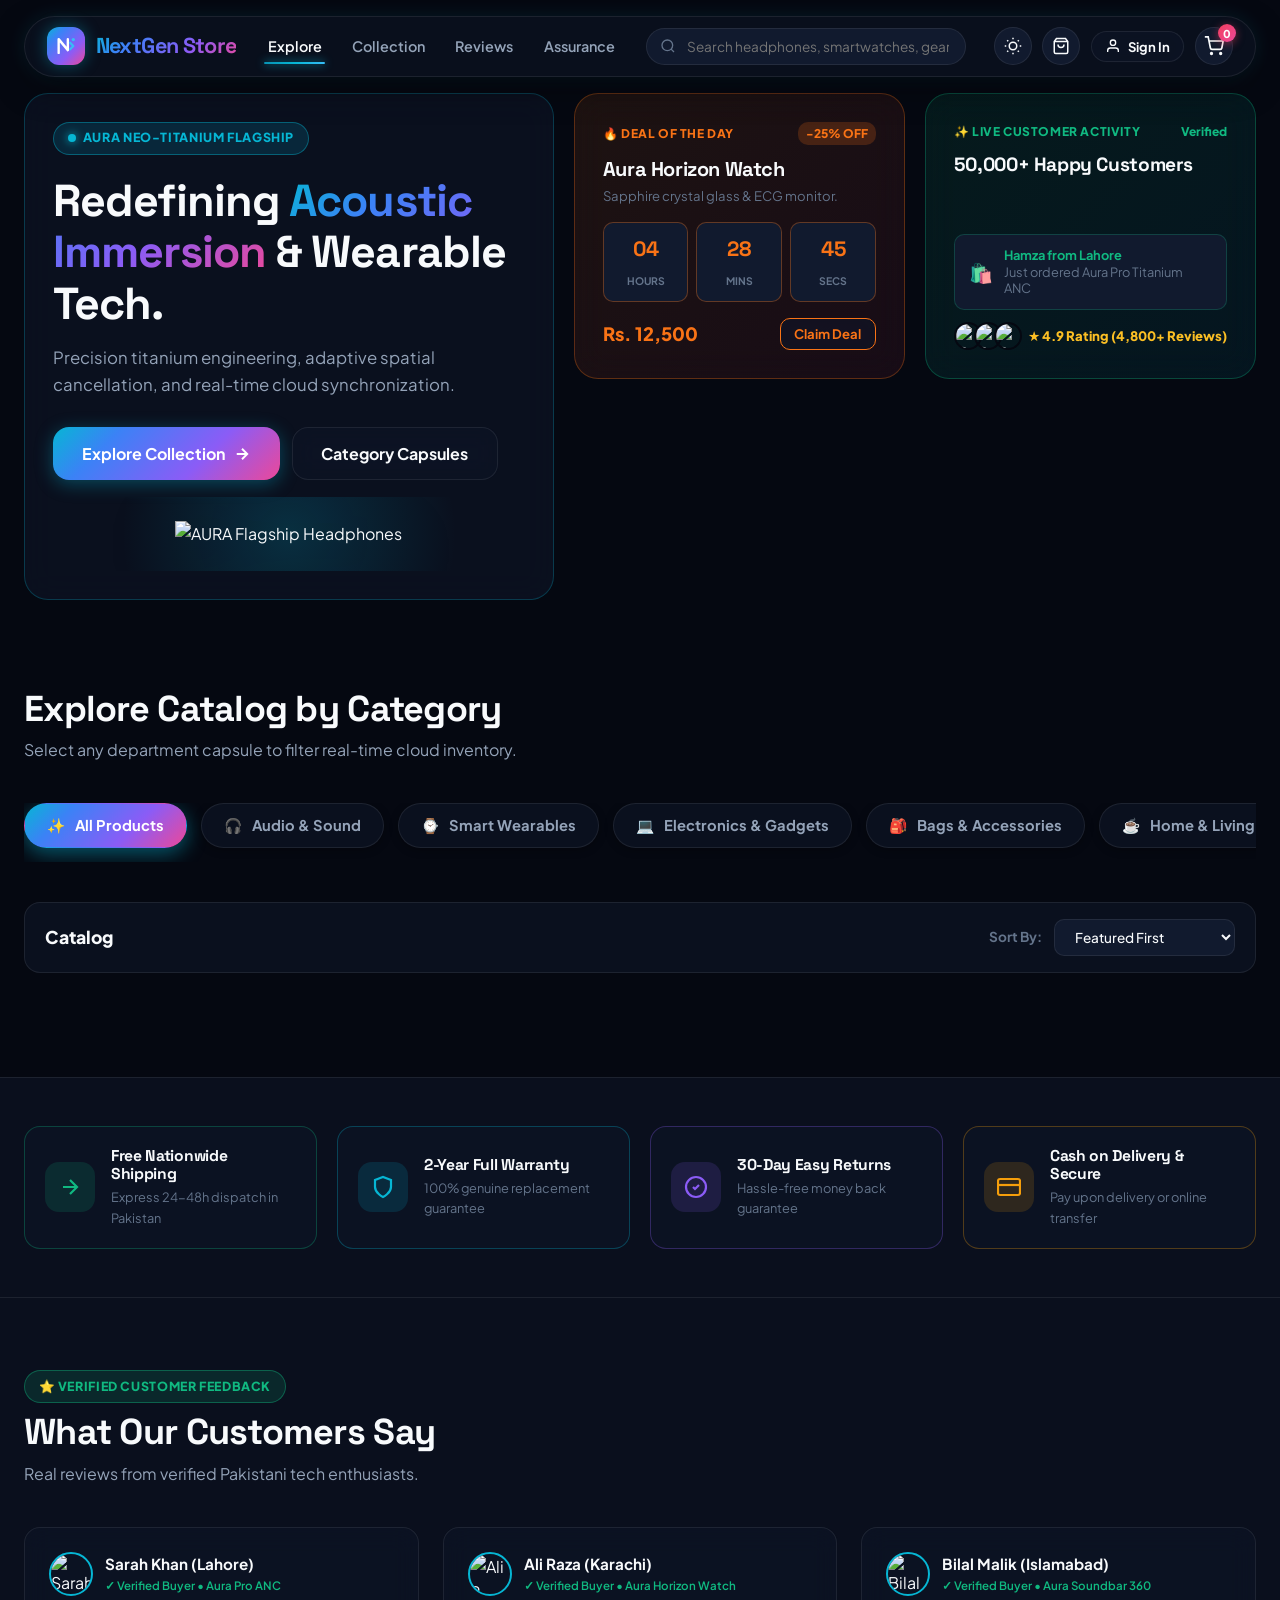
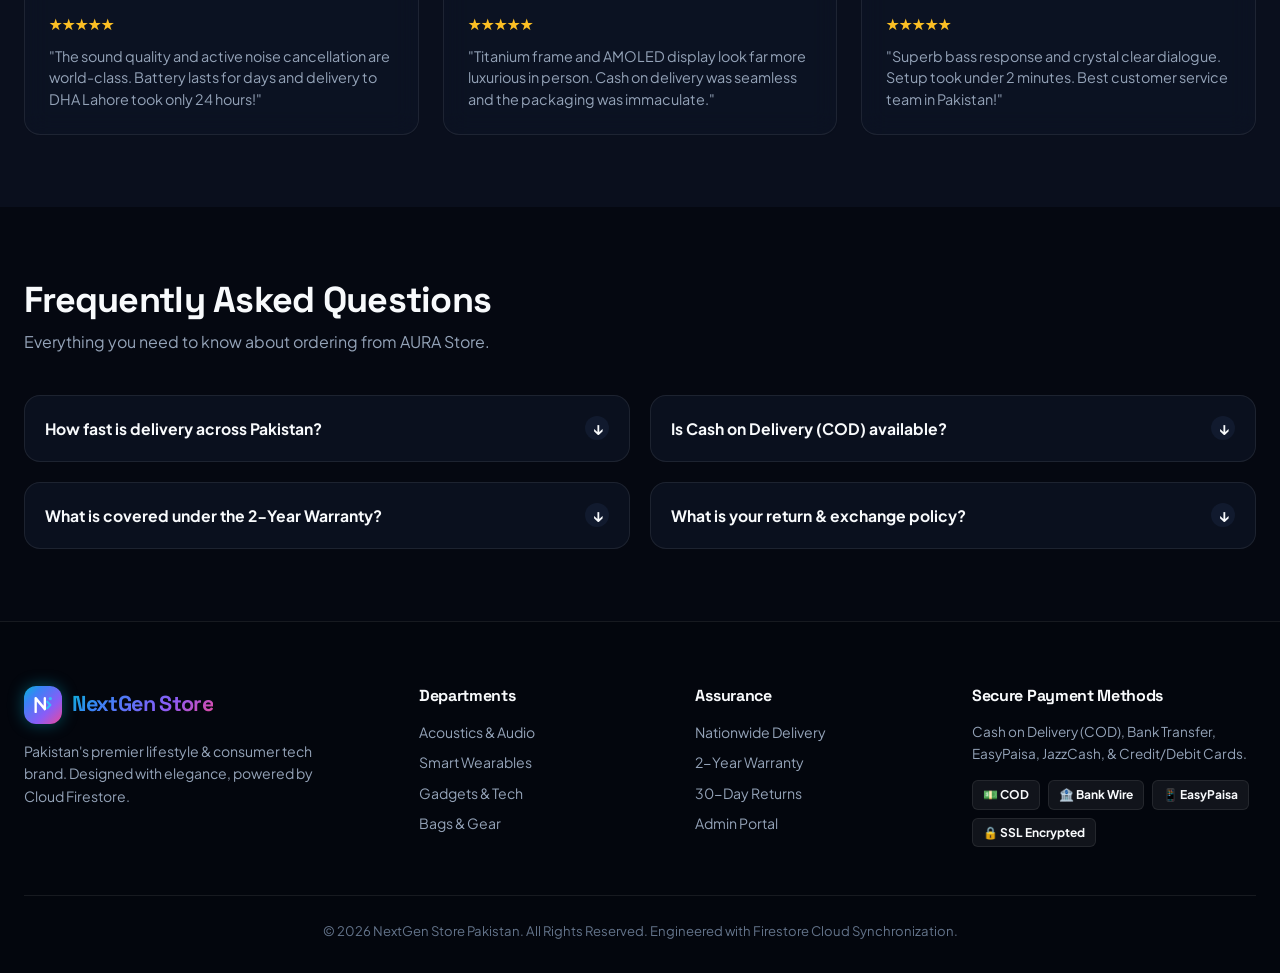
==== commit 345f6825: "feat: make promotional discount banner fully admin-controlled with live preview and Firestore sync" ====
--- a/index.html
+++ b/index.html
@@ -12,8 +12,6 @@
   <link rel="icon" href="data:image/svg+xml,<svg xmlns='http://www.w3.org/2000/svg' viewBox='0 0 24 24' fill='none'><rect width='24' height='24' rx='6' fill='%236366f1'/><path d='M5 18.5V5.5L13.5 15.5V5.5' stroke='white' stroke-width='2.2' stroke-linecap='round' stroke-linejoin='round'/><path d='M15.5 9L18.5 12L15.5 15' stroke='%2338bdf8' stroke-width='2' stroke-linecap='round' stroke-linejoin='round'/></svg>">
 
   <!-- CSS Stylesheets -->
-  <link rel="stylesheet" href="/user/css/main.css">
-  <link rel="stylesheet" href="/user/css/components.css">
   <link rel="stylesheet" href="./user/css/main.css">
   <link rel="stylesheet" href="./user/css/components.css">
 
@@ -407,30 +405,30 @@
     </div>
   </section>
 
-  <!-- ==================== PROMOTIONAL DISCOUNT BANNER ==================== -->
-  <section class="section"
-    style="background: linear-gradient(135deg, rgba(249, 115, 22, 0.14) 0%, rgba(244, 63, 94, 0.14) 50%, rgba(139, 92, 246, 0.14) 100%); border-top: 1px solid rgba(249, 115, 22, 0.3); border-bottom: 1px solid rgba(244, 63, 94, 0.3);">
+  <!-- ==================== PROMOTIONAL DISCOUNT BANNER (ADMIN CONTROLLED) ==================== -->
+  <section class="section" id="promoDiscountSection"
+    style="display: none; background: linear-gradient(135deg, rgba(249, 115, 22, 0.14) 0%, rgba(244, 63, 94, 0.14) 50%, rgba(139, 92, 246, 0.14) 100%); border-top: 1px solid rgba(249, 115, 22, 0.3); border-bottom: 1px solid rgba(244, 63, 94, 0.3);">
     <div class="container" style="text-align: center; max-width: 820px;">
-      <div class="bento-badge-live"
+      <div class="bento-badge-live" id="promoDiscountBadge"
         style="margin: 0 auto 1.25rem auto; background:rgba(249,115,22,0.18); color:var(--color-orange); border-color:rgba(249,115,22,0.4);">
         🔥 Exclusive Limited Time Offer
       </div>
-      <h2 style="font-size: 2.6rem; font-weight:800; margin-bottom: 1rem;" class="gradient-text-sunset">
+      <h2 style="font-size: 2.6rem; font-weight:800; margin-bottom: 1rem;" class="gradient-text-sunset" id="promoDiscountTitle">
         Unlock 10% Off Your Entire Cart
       </h2>
-      <p style="color: var(--text-secondary); margin-bottom: 2rem; font-size:1.05rem;">
-        Use coupon code <strong
+      <p style="color: var(--text-secondary); margin-bottom: 2rem; font-size:1.05rem;" id="promoDiscountDesc">
+        Use coupon code <strong id="promoDiscountCode"
           style="background: rgba(15, 23, 42, 0.9); padding: 0.3rem 0.8rem; border-radius: 8px; border: 1px solid rgba(249, 115, 22, 0.5); color: var(--color-orange); font-size:1.1rem;">AURA10</strong>
         during checkout for instant savings.
       </p>
       <div style="display:flex; gap:0.85rem; justify-content:center; flex-wrap:wrap;">
-        <button class="btn btn-primary btn-lg"
+        <button class="btn btn-primary btn-lg" id="promoDiscountBtn"
           onclick="document.getElementById('productsSection').scrollIntoView({ behavior: 'smooth' });"
           style="background: var(--grad-sunset); border:none; box-shadow: 0 8px 25px rgba(249, 115, 22, 0.4);">
           Start Shopping Now
         </button>
         <button class="btn btn-secondary btn-lg" id="promoCopyCouponBtn" style="font-weight:800;">
-          📋 Copy Code: AURA10
+          📋 Copy Code: <span id="promoCopyCodeText">AURA10</span>
         </button>
       </div>
     </div>
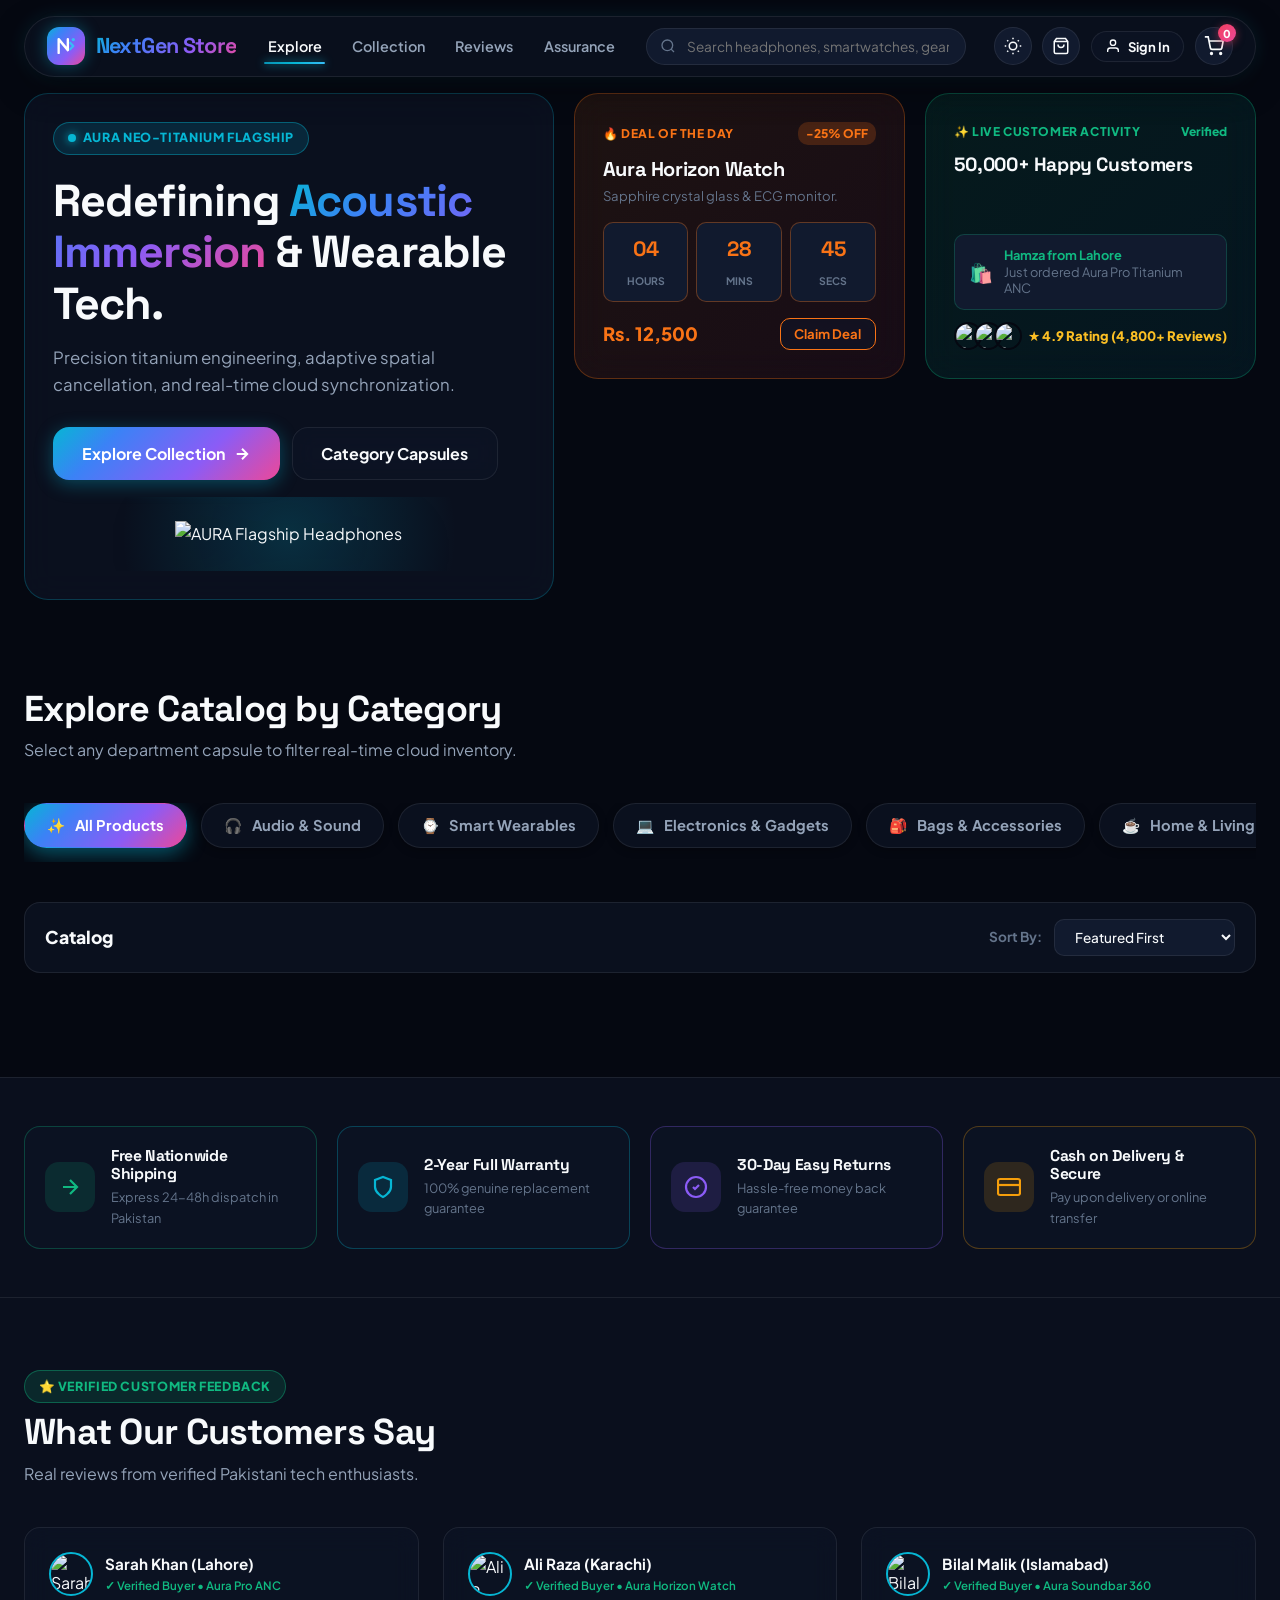
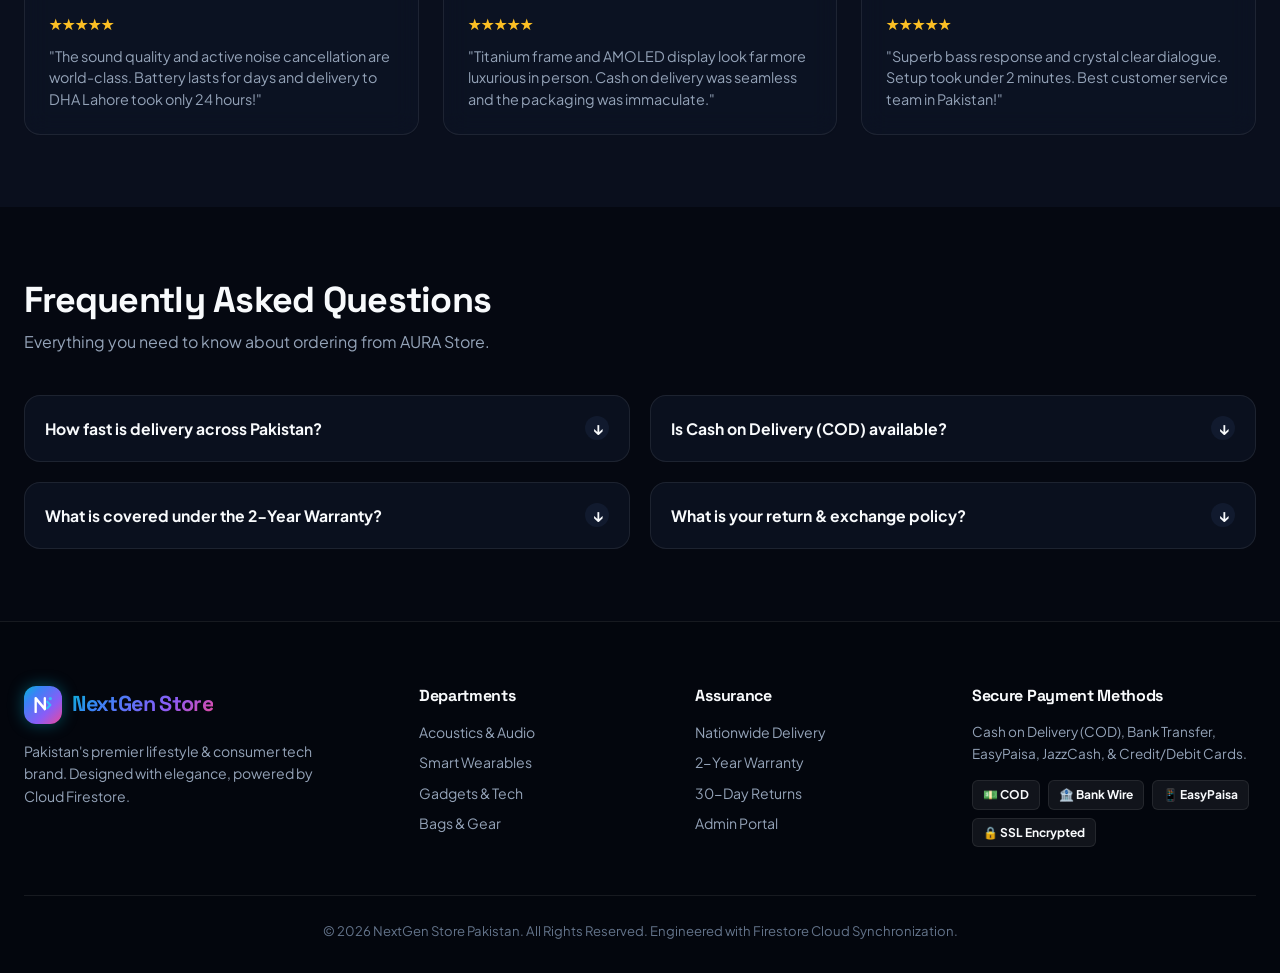
==== commit 5d45ba57: "feat: hide promotional banner by default and connect to Admin Deal of the Day toggle" ====
--- a/index.html
+++ b/index.html
@@ -405,16 +405,16 @@
     </div>
   </section>
 
-  <!-- ==================== PROMOTIONAL DISCOUNT BANNER (ADMIN CONTROLLED) ==================== -->
+  <!-- ==================== DEAL OF THE DAY (ADMIN CONTROLLED — HIDDEN UNTIL ACTIVATED) ==================== -->
   <section class="section" id="promoDiscountSection"
-    style="display: none; background: linear-gradient(135deg, rgba(249, 115, 22, 0.14) 0%, rgba(244, 63, 94, 0.14) 50%, rgba(139, 92, 246, 0.14) 100%); border-top: 1px solid rgba(249, 115, 22, 0.3); border-bottom: 1px solid rgba(244, 63, 94, 0.3);">
+    style="display: none !important; background: linear-gradient(135deg, rgba(249, 115, 22, 0.14) 0%, rgba(244, 63, 94, 0.14) 50%, rgba(139, 92, 246, 0.14) 100%); border-top: 1px solid rgba(249, 115, 22, 0.3); border-bottom: 1px solid rgba(244, 63, 94, 0.3);">
     <div class="container" style="text-align: center; max-width: 820px;">
       <div class="bento-badge-live" id="promoDiscountBadge"
         style="margin: 0 auto 1.25rem auto; background:rgba(249,115,22,0.18); color:var(--color-orange); border-color:rgba(249,115,22,0.4);">
-        🔥 Exclusive Limited Time Offer
+        🔥 Deal of the Day • Limited Time Offer
       </div>
       <h2 style="font-size: 2.6rem; font-weight:800; margin-bottom: 1rem;" class="gradient-text-sunset" id="promoDiscountTitle">
-        Unlock 10% Off Your Entire Cart
+        Special Deal of the Day
       </h2>
       <p style="color: var(--text-secondary); margin-bottom: 2rem; font-size:1.05rem;" id="promoDiscountDesc">
         Use coupon code <strong id="promoDiscountCode"
@@ -425,7 +425,7 @@
         <button class="btn btn-primary btn-lg" id="promoDiscountBtn"
           onclick="document.getElementById('productsSection').scrollIntoView({ behavior: 'smooth' });"
           style="background: var(--grad-sunset); border:none; box-shadow: 0 8px 25px rgba(249, 115, 22, 0.4);">
-          Start Shopping Now
+          Grab Deal Now
         </button>
         <button class="btn btn-secondary btn-lg" id="promoCopyCouponBtn" style="font-weight:800;">
           📋 Copy Code: <span id="promoCopyCodeText">AURA10</span>
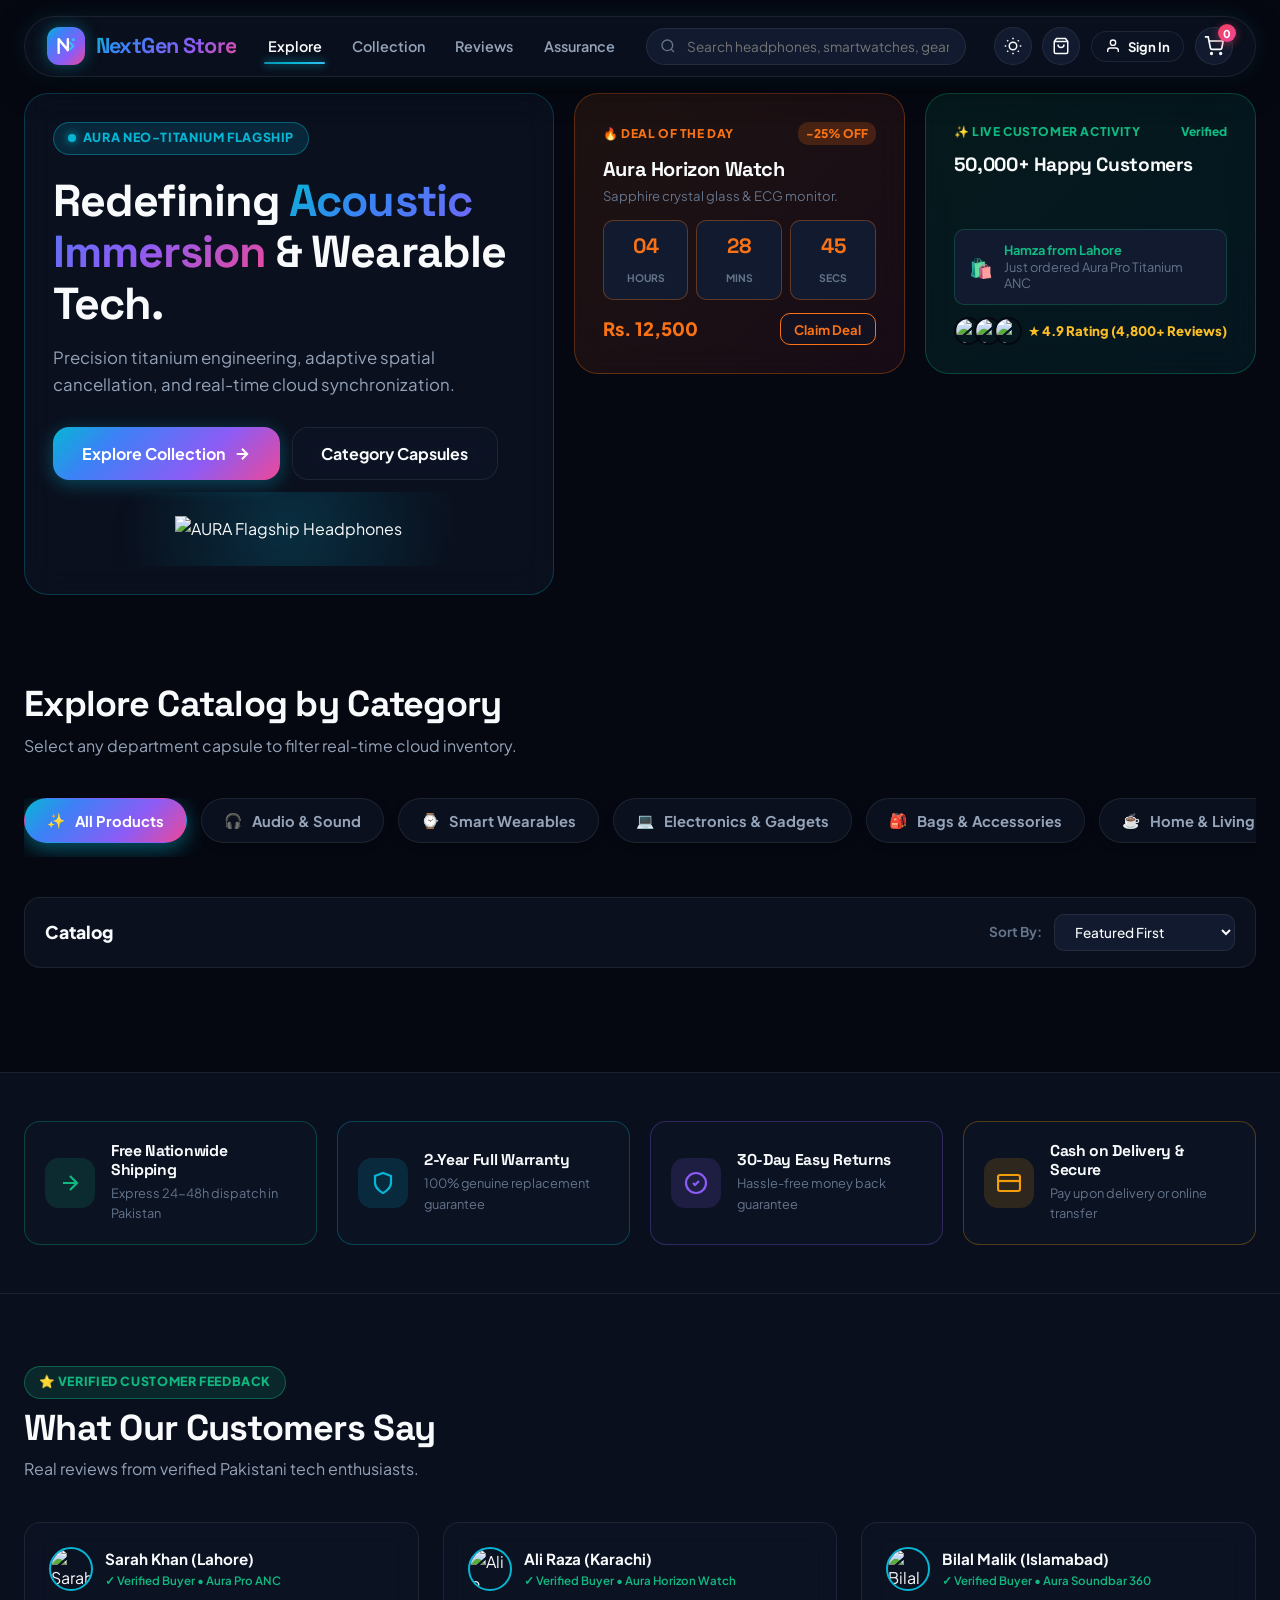
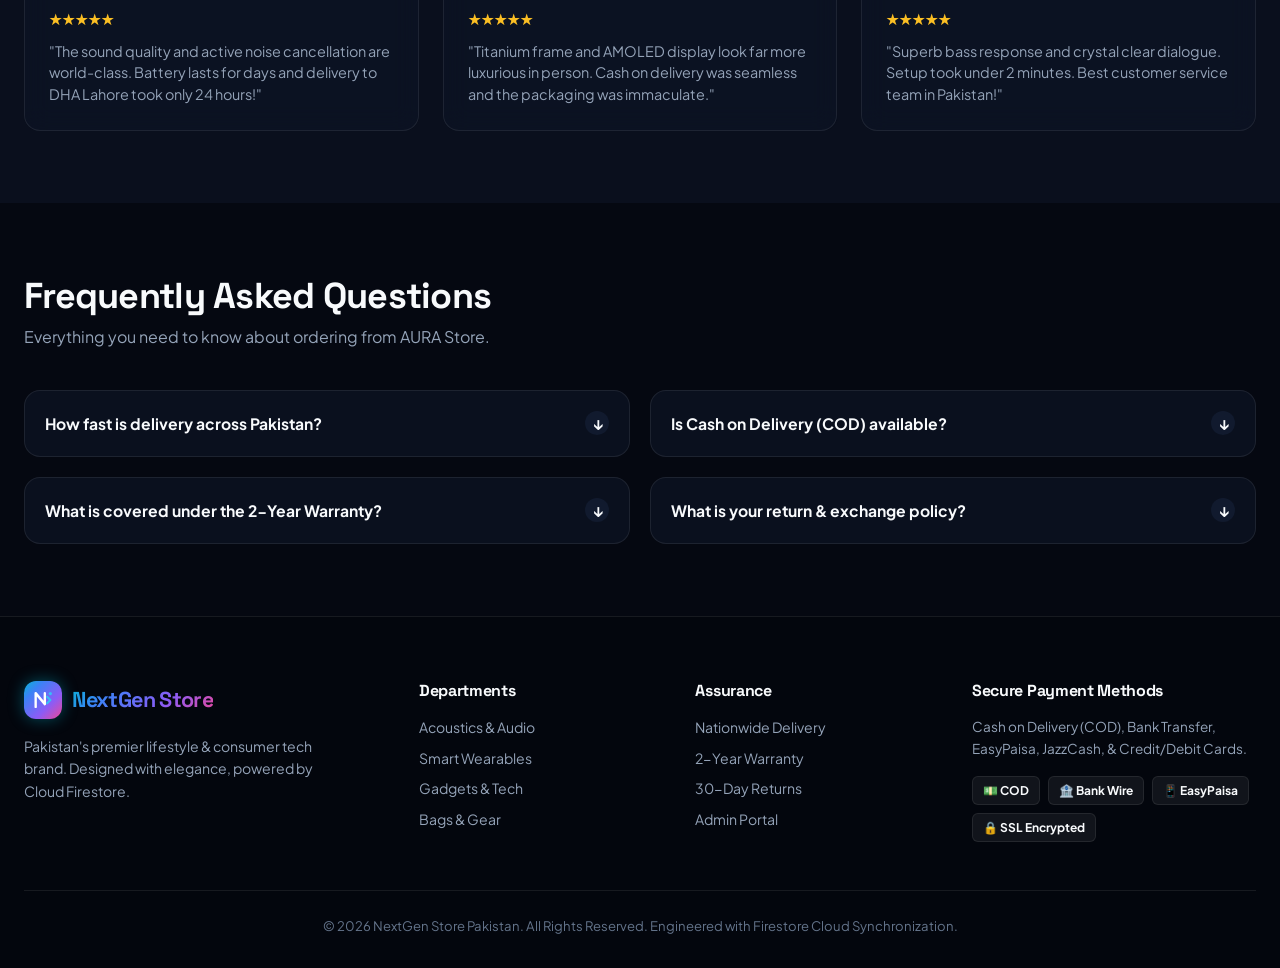
==== commit b1681bc6: "feat: add admin controls and picture support for Hero Bento Flash Deal and hide by default" ====
--- a/index.html
+++ b/index.html
@@ -9,7 +9,8 @@
     content="Discover precision acoustics, titanium smartwatches, and minimalist hardware engineered to perfection with cloud synchronization.">
 
   <!-- Favicon -->
-  <link rel="icon" href="data:image/svg+xml,<svg xmlns='http://www.w3.org/2000/svg' viewBox='0 0 24 24' fill='none'><rect width='24' height='24' rx='6' fill='%236366f1'/><path d='M5 18.5V5.5L13.5 15.5V5.5' stroke='white' stroke-width='2.2' stroke-linecap='round' stroke-linejoin='round'/><path d='M15.5 9L18.5 12L15.5 15' stroke='%2338bdf8' stroke-width='2' stroke-linecap='round' stroke-linejoin='round'/></svg>">
+  <link rel="icon"
+    href="data:image/svg+xml,<svg xmlns='http://www.w3.org/2000/svg' viewBox='0 0 24 24' fill='none'><rect width='24' height='24' rx='6' fill='%236366f1'/><path d='M5 18.5V5.5L13.5 15.5V5.5' stroke='white' stroke-width='2.2' stroke-linecap='round' stroke-linejoin='round'/><path d='M15.5 9L18.5 12L15.5 15' stroke='%2338bdf8' stroke-width='2' stroke-linecap='round' stroke-linejoin='round'/></svg>">
 
   <!-- CSS Stylesheets -->
   <link rel="stylesheet" href="./user/css/main.css">
@@ -51,9 +52,11 @@
       <a href="index.html" class="brand-logo" id="brandLogo">
         <div class="brand-icon">
           <svg width="22" height="22" viewBox="0 0 24 24" fill="none" xmlns="http://www.w3.org/2000/svg">
-            <path d="M4 19.5V4.5L14 16.5V4.5" stroke="white" stroke-width="2.6" stroke-linecap="round" stroke-linejoin="round"/>
-            <path d="M16.5 8.5L20 12L16.5 15.5" stroke="#38bdf8" stroke-width="2.4" stroke-linecap="round" stroke-linejoin="round"/>
-            <circle cx="20" cy="5" r="1.8" fill="#38bdf8"/>
+            <path d="M4 19.5V4.5L14 16.5V4.5" stroke="white" stroke-width="2.6" stroke-linecap="round"
+              stroke-linejoin="round" />
+            <path d="M16.5 8.5L20 12L16.5 15.5" stroke="#38bdf8" stroke-width="2.4" stroke-linecap="round"
+              stroke-linejoin="round" />
+            <circle cx="20" cy="5" r="1.8" fill="#38bdf8" />
           </svg>
         </div>
         <span class="gradient-text-aurora">NextGen Store</span>
@@ -411,9 +414,10 @@
     <div class="container" style="text-align: center; max-width: 820px;">
       <div class="bento-badge-live" id="promoDiscountBadge"
         style="margin: 0 auto 1.25rem auto; background:rgba(249,115,22,0.18); color:var(--color-orange); border-color:rgba(249,115,22,0.4);">
-        🔥 Deal of the Day • Limited Time Offer
-      </div>
-      <h2 style="font-size: 2.6rem; font-weight:800; margin-bottom: 1rem;" class="gradient-text-sunset" id="promoDiscountTitle">
+        🔥 Deal of the Day • Limited Time Off
+      </div>
+      <h2 style="font-size: 2.6rem; font-weight:800; margin-bottom: 1rem;" class="gradient-text-sunset"
+        id="promoDiscountTitle">
         Special Deal of the Day
       </h2>
       <p style="color: var(--text-secondary); margin-bottom: 2rem; font-size:1.05rem;" id="promoDiscountDesc">
@@ -581,9 +585,11 @@
           <div class="brand-logo" style="margin-bottom:1rem;">
             <div class="brand-icon">
               <svg width="22" height="22" viewBox="0 0 24 24" fill="none" xmlns="http://www.w3.org/2000/svg">
-                <path d="M4 19.5V4.5L14 16.5V4.5" stroke="white" stroke-width="2.6" stroke-linecap="round" stroke-linejoin="round"/>
-                <path d="M16.5 8.5L20 12L16.5 15.5" stroke="#38bdf8" stroke-width="2.4" stroke-linecap="round" stroke-linejoin="round"/>
-                <circle cx="20" cy="5" r="1.8" fill="#38bdf8"/>
+                <path d="M4 19.5V4.5L14 16.5V4.5" stroke="white" stroke-width="2.6" stroke-linecap="round"
+                  stroke-linejoin="round" />
+                <path d="M16.5 8.5L20 12L16.5 15.5" stroke="#38bdf8" stroke-width="2.4" stroke-linecap="round"
+                  stroke-linejoin="round" />
+                <circle cx="20" cy="5" r="1.8" fill="#38bdf8" />
               </svg>
             </div>
             <span class="gradient-text-aurora">NextGen Store</span>
--- a/user/css/components.css
+++ b/user/css/components.css
@@ -271,12 +271,52 @@
   display: flex;
   flex-direction: column;
   justify-content: space-between;
+  transition: all 0.35s ease;
+}
+
+.hero-bento-grid.deal-hidden {
+  grid-template-columns: 1.5fr 1fr;
+}
+
+.hero-bento-grid.deal-hidden .bento-main {
+  grid-column: 1 / 2;
+  grid-row: 1 / 2;
+}
+
+.hero-bento-grid.deal-hidden .bento-social {
+  grid-column: 2 / 3;
+  grid-row: 1 / 2;
+}
+
+.deal-card-img-thumb {
+  width: 64px;
+  height: 64px;
+  border-radius: var(--radius-sm);
+  background: var(--bg-elevated);
+  border: 1px solid rgba(249, 115, 22, 0.35);
+  overflow: hidden;
+  display: flex;
+  align-items: center;
+  justify-content: center;
+  flex-shrink: 0;
+  box-shadow: 0 4px 12px rgba(0,0,0,0.25);
+}
+
+.deal-card-img-thumb img {
+  width: 100%;
+  height: 100%;
+  object-fit: cover;
+  transition: transform 0.3s ease;
+}
+
+.bento-deal:hover .deal-card-img-thumb img {
+  transform: scale(1.08);
 }
 
 .countdown-box {
   display: flex;
   gap: 0.5rem;
-  margin: 1rem 0;
+  margin: 0.85rem 0;
 }
 
 .countdown-digit-pill {
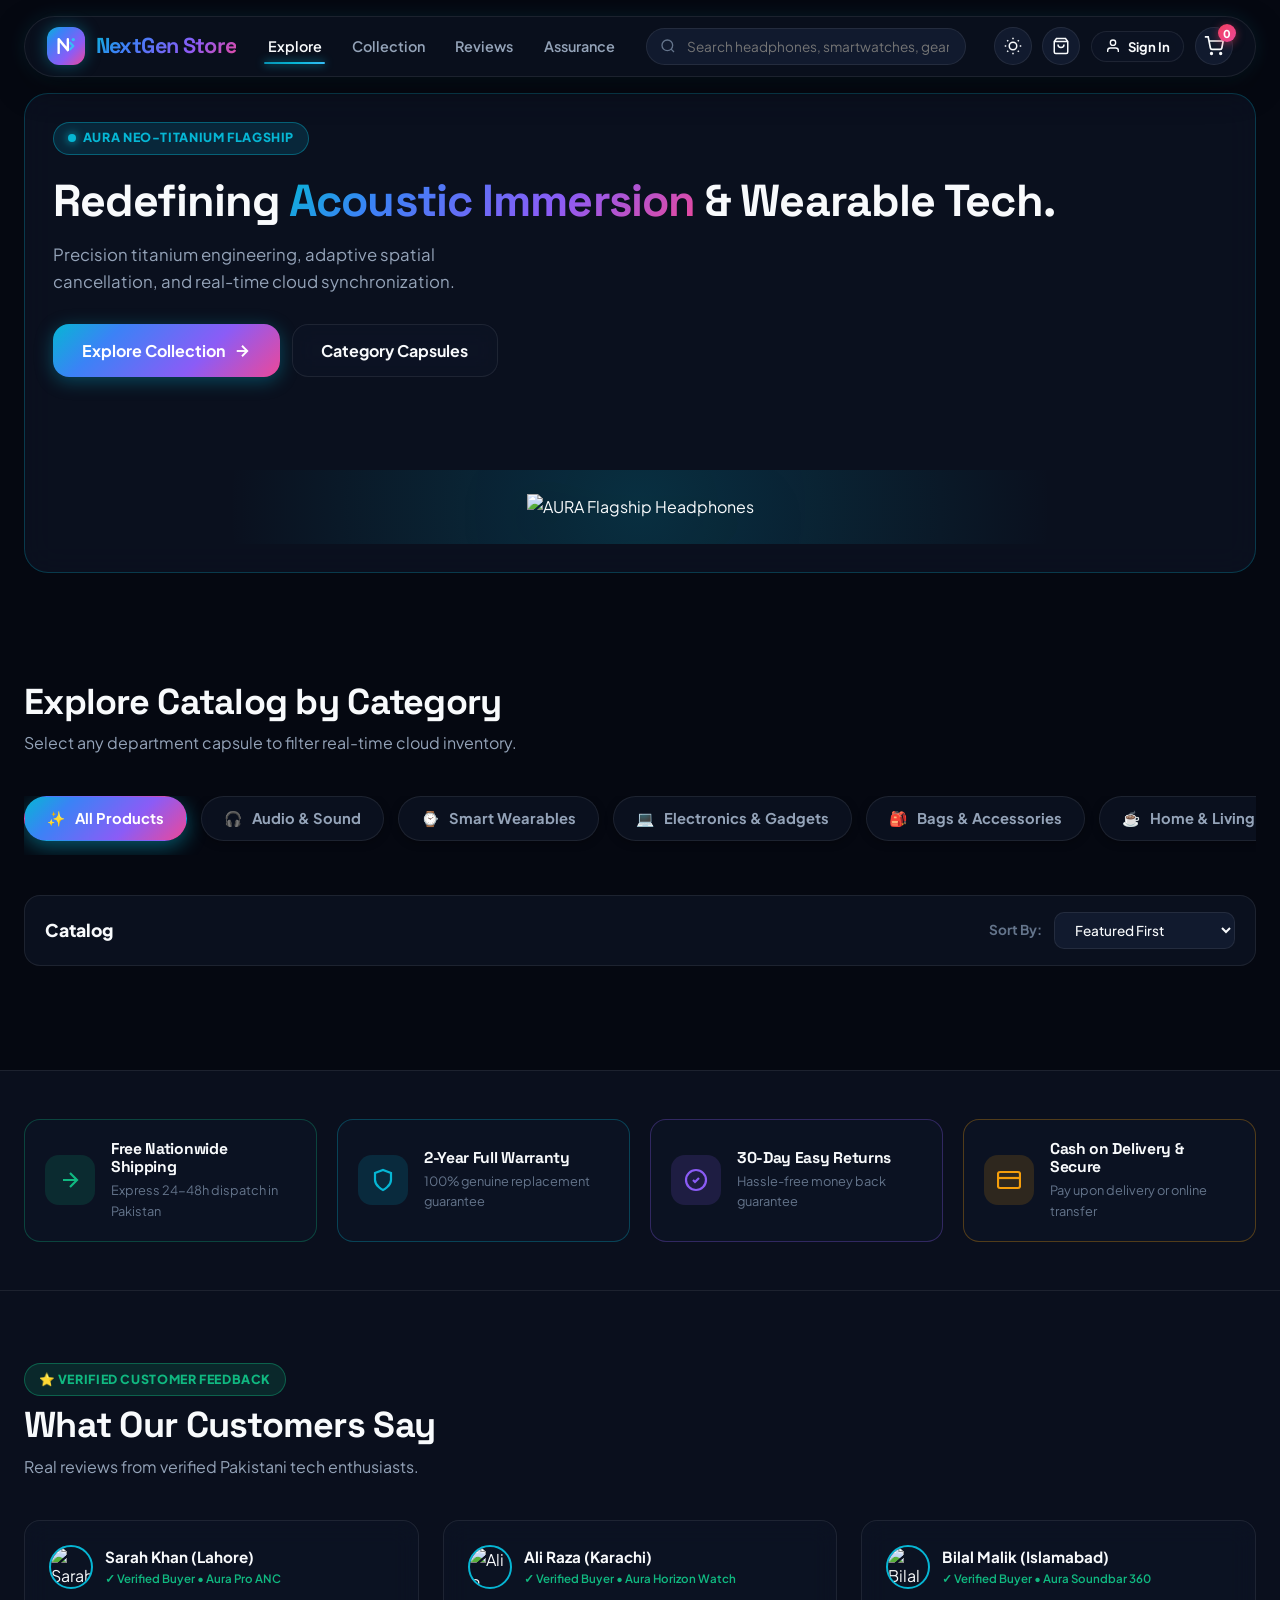
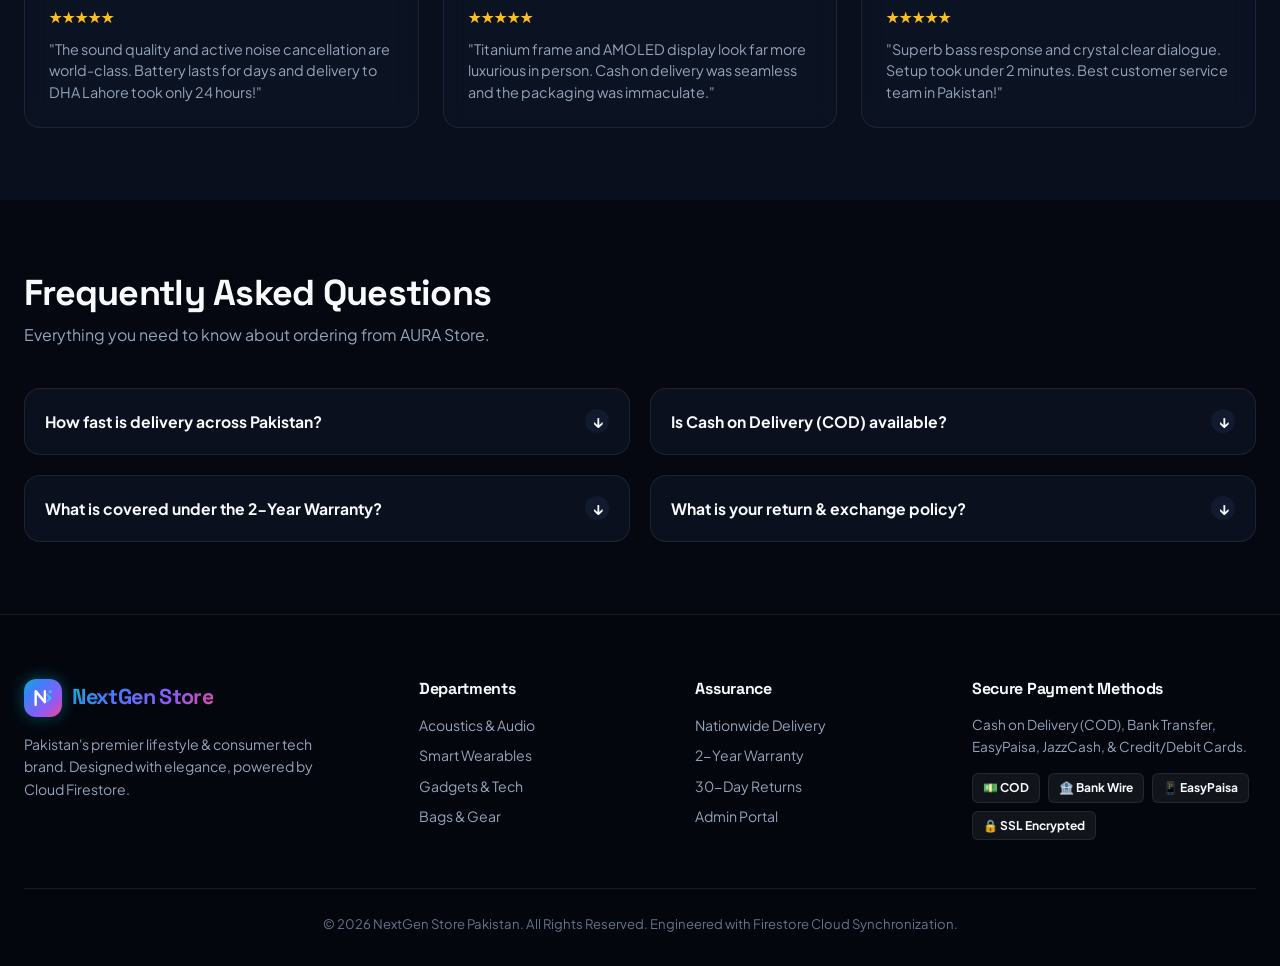
==== commit 93ef36be: "feat: add admin controls for Hero Bento Social Proof card and hide by default" ====
--- a/index.html
+++ b/index.html
@@ -136,7 +136,7 @@
   <!-- ==================== FUTURISTIC BENTO GRID HERO SECTION ==================== -->
   <section class="section" id="heroSection" style="padding-top: 0.5rem; padding-bottom: 2rem;">
     <div class="container">
-      <div class="hero-bento-grid">
+      <div class="hero-bento-grid all-deals-hidden" id="heroBentoGrid">
 
         <!-- BENTO 1: Large Flagship Feature Showcase -->
         <div class="bento-card bento-main">
@@ -172,20 +172,26 @@
           </div>
         </div>
 
-        <!-- BENTO 2: Live Flash Deal Countdown -->
-        <div class="bento-card bento-deal">
+        <!-- BENTO 2: Live Flash Deal Countdown (Admin Controlled - Hidden by Default) -->
+        <div class="bento-card bento-deal" id="heroFlashDealCard" style="display:none;">
           <div>
-            <div style="display:flex; justify-content:space-between; align-items:center; margin-bottom:0.75rem;">
-              <span
-                style="font-size:0.75rem; font-weight:800; color:var(--color-orange); text-transform:uppercase; letter-spacing:0.05em;">🔥
-                Deal of the Day</span>
-              <span
-                style="font-size:0.75rem; background:rgba(249,115,22,0.2); color:var(--color-orange); padding:2px 8px; border-radius:10px; font-weight:800;">-25%
-                OFF</span>
-            </div>
-            <h3 style="font-size:1.25rem; font-weight:800;">Aura Horizon Watch</h3>
-            <p style="font-size:0.82rem; color:var(--text-muted); margin-top:0.25rem;">Sapphire crystal glass & ECG
-              monitor.</p>
+            <div style="display:flex; justify-content:space-between; align-items:flex-start; gap:0.75rem;">
+              <div style="flex:1;">
+                <div style="display:flex; justify-content:space-between; align-items:center; margin-bottom:0.5rem;">
+                  <span id="flashDealBadge"
+                    style="font-size:0.75rem; font-weight:800; color:var(--color-orange); text-transform:uppercase; letter-spacing:0.05em;">🔥
+                    Deal of the Day</span>
+                  <span id="flashDealDiscountTag"
+                    style="font-size:0.75rem; background:rgba(249,115,22,0.2); color:var(--color-orange); padding:2px 8px; border-radius:10px; font-weight:800;">-25%
+                    OFF</span>
+                </div>
+                <h3 id="flashDealTitle" style="font-size:1.2rem; font-weight:800; line-height:1.25;">Aura Horizon Watch</h3>
+                <p id="flashDealDesc" style="font-size:0.82rem; color:var(--text-muted); margin-top:0.25rem;">Sapphire crystal glass & ECG monitor.</p>
+              </div>
+              <div id="flashDealImageWrapper" class="deal-card-img-thumb" style="display:none;">
+                <img id="flashDealImage" src="" alt="Deal of the Day">
+              </div>
+            </div>
           </div>
 
           <div>
@@ -204,27 +210,30 @@
               </div>
             </div>
 
-            <div style="display:flex; justify-content:space-between; align-items:center; margin-top:0.5rem;">
-              <span style="font-size:1.15rem; font-weight:800; color:var(--color-orange);">Rs. 12,500</span>
-              <button class="btn btn-secondary btn-sm"
+            <div style="display:flex; justify-content:space-between; align-items:center; margin-top:0.4rem; gap:0.5rem;">
+              <div>
+                <span id="flashDealPrice" style="font-size:1.15rem; font-weight:800; color:var(--color-orange);">Rs. 12,500</span>
+                <span id="flashDealOriginalPrice" style="font-size:0.8rem; color:var(--text-muted); text-decoration:line-through; margin-left:4px;"></span>
+              </div>
+              <button class="btn btn-secondary btn-sm" id="flashDealBtn"
                 onclick="document.getElementById('productsSection').scrollIntoView({ behavior: 'smooth' });"
-                style="border-color:var(--color-orange); color:var(--color-orange);">
+                style="border-color:var(--color-orange); color:var(--color-orange); font-weight:800;">
                 Claim Deal
               </button>
             </div>
           </div>
         </div>
 
-        <!-- BENTO 3: Live Social Proof Ticker -->
-        <div class="bento-card bento-social">
+        <!-- BENTO 3: Live Social Proof Ticker (Admin Controlled - Hidden by Default) -->
+        <div class="bento-card bento-social" id="heroSocialProofCard" style="display:none;">
           <div>
             <div style="display:flex; justify-content:space-between; align-items:center; margin-bottom:0.75rem;">
-              <span
+              <span id="socialProofBadge"
                 style="font-size:0.75rem; font-weight:800; color:var(--color-emerald); text-transform:uppercase; letter-spacing:0.05em;">✨
                 Live Customer Activity</span>
-              <span style="font-size:0.75rem; color:var(--color-emerald); font-weight:800;">Verified</span>
-            </div>
-            <h3 style="font-size:1.2rem; font-weight:800;">50,000+ Happy Customers</h3>
+              <span id="socialProofVerifiedTag" style="font-size:0.75rem; color:var(--color-emerald); font-weight:800;">Verified</span>
+            </div>
+            <h3 id="socialProofHeadline" style="font-size:1.2rem; font-weight:800;">50,000+ Happy Customers</h3>
           </div>
 
           <div>
@@ -246,7 +255,7 @@
                 <img src="https://images.unsplash.com/photo-1492562080023-ab3db95bfbce?auto=format&fit=crop&w=100&q=80"
                   alt="Customer">
               </div>
-              <span style="font-size:0.82rem; font-weight:800; color:#fbbf24;">★ 4.9 Rating (4,800+ Reviews)</span>
+              <span id="socialProofRating" style="font-size:0.82rem; font-weight:800; color:#fbbf24;">★ 4.9 Rating (4,800+ Reviews)</span>
             </div>
           </div>
         </div>
--- a/user/css/components.css
+++ b/user/css/components.css
@@ -274,15 +274,41 @@
   transition: all 0.35s ease;
 }
 
+.hero-bento-grid.all-deals-hidden {
+  grid-template-columns: 1fr;
+}
+
+.hero-bento-grid.all-deals-hidden .bento-main {
+  grid-column: 1 / -1;
+  grid-row: 1 / 2;
+}
+
+.hero-bento-grid.deal-only {
+  grid-template-columns: 1.5fr 1fr;
+}
+
+.hero-bento-grid.deal-only .bento-main {
+  grid-column: 1 / 2;
+  grid-row: 1 / 2;
+}
+
+.hero-bento-grid.deal-only .bento-deal {
+  grid-column: 2 / 3;
+  grid-row: 1 / 2;
+}
+
+.hero-bento-grid.social-only,
 .hero-bento-grid.deal-hidden {
   grid-template-columns: 1.5fr 1fr;
 }
 
+.hero-bento-grid.social-only .bento-main,
 .hero-bento-grid.deal-hidden .bento-main {
   grid-column: 1 / 2;
   grid-row: 1 / 2;
 }
 
+.hero-bento-grid.social-only .bento-social,
 .hero-bento-grid.deal-hidden .bento-social {
   grid-column: 2 / 3;
   grid-row: 1 / 2;
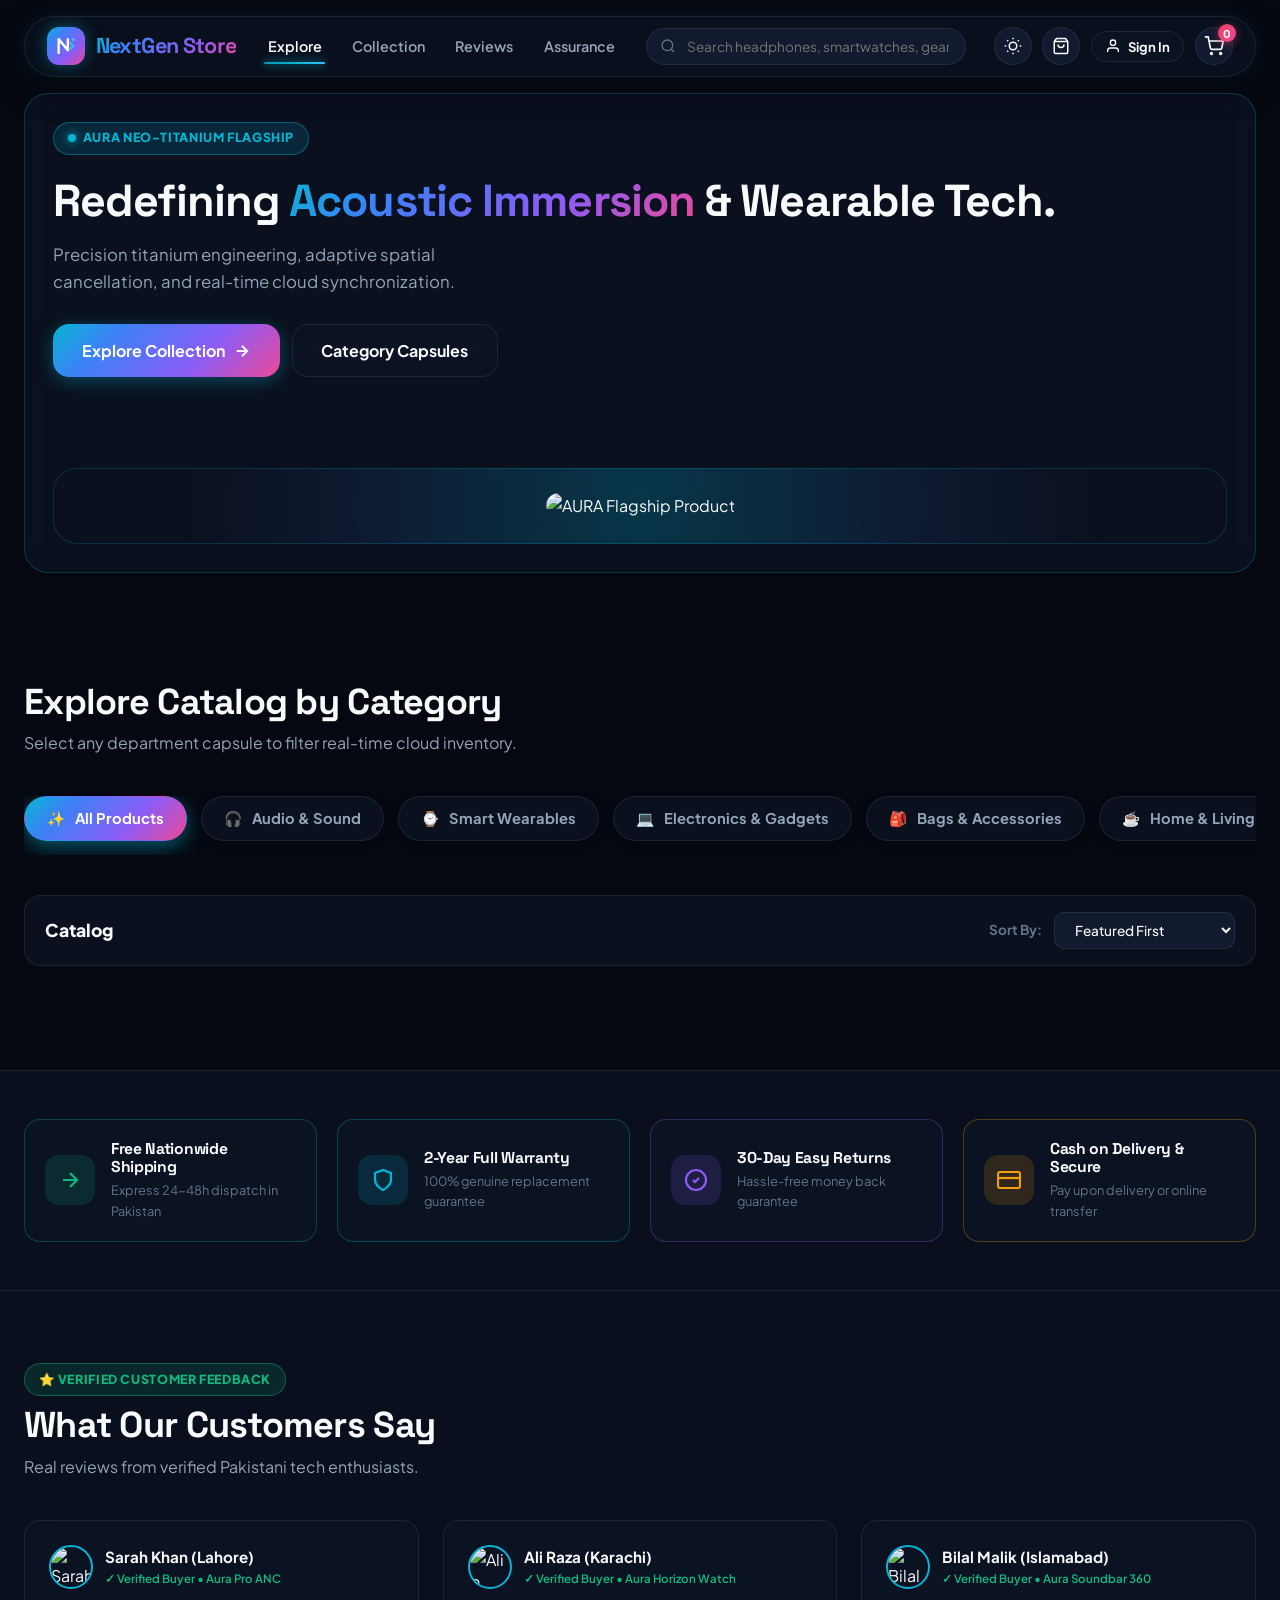
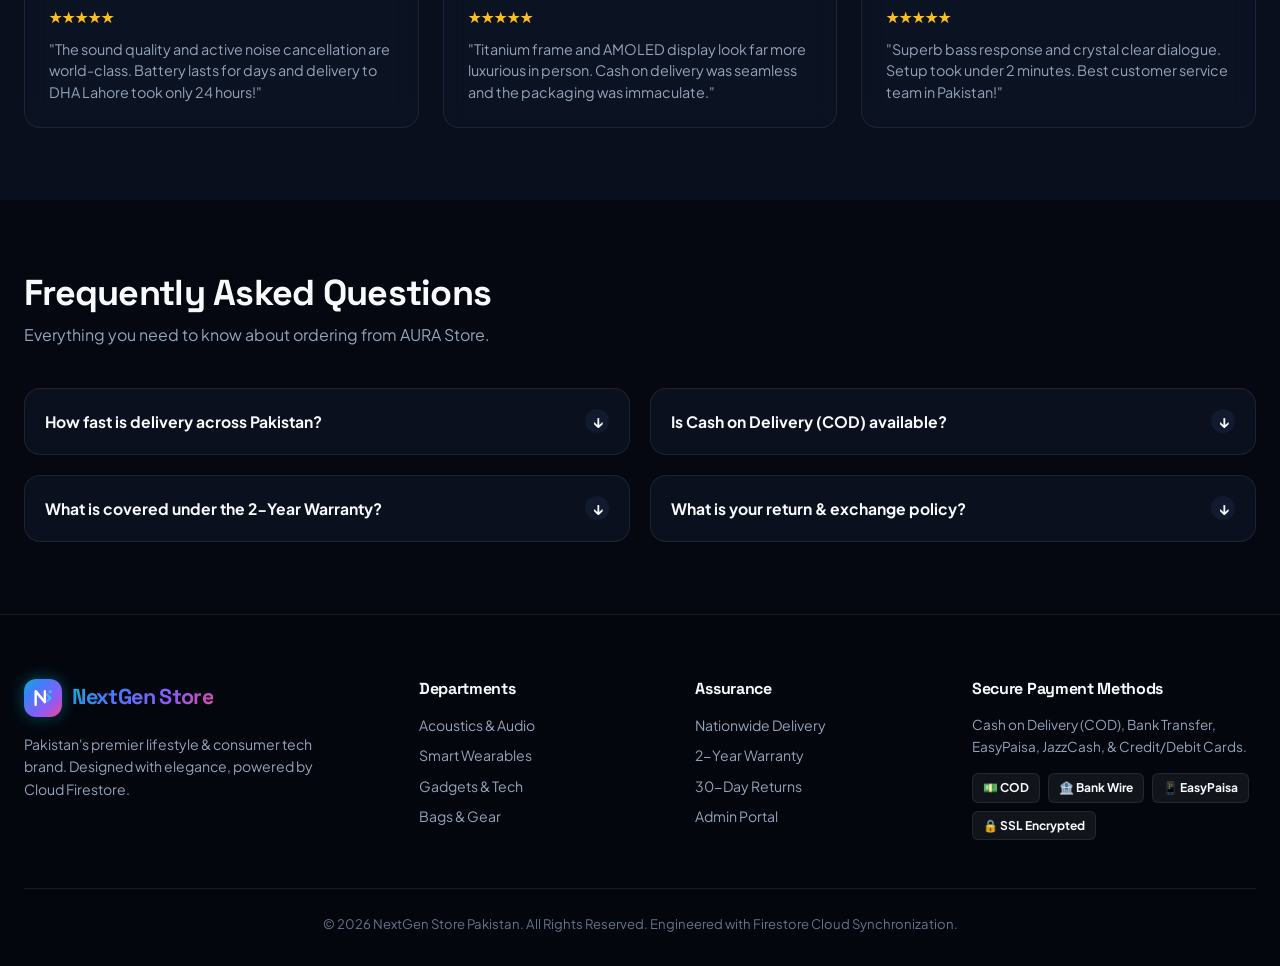
==== commit 4db4c4b0: "feat: add admin controls for Hero Flagship showcase with product linking and click-to-view" ====
--- a/index.html
+++ b/index.html
@@ -138,22 +138,22 @@
     <div class="container">
       <div class="hero-bento-grid all-deals-hidden" id="heroBentoGrid">
 
-        <!-- BENTO 1: Large Flagship Feature Showcase -->
-        <div class="bento-card bento-main">
+        <!-- BENTO 1: Large Flagship Feature Showcase (Admin Controlled) -->
+        <div class="bento-card bento-main" id="heroMainBanner">
           <div>
-            <div class="bento-badge-live">
+            <div class="bento-badge-live" id="heroMainBadge">
               <span class="live-pulse-dot"></span>
-              AURA Neo-Titanium Flagship
-            </div>
-            <h1 class="bento-main-title">
+              <span id="heroMainBadgeText">AURA Neo-Titanium Flagship</span>
+            </div>
+            <h1 class="bento-main-title" id="heroMainTitle">
               Redefining <span class="gradient-text-aurora">Acoustic Immersion</span> & Wearable Tech.
             </h1>
-            <p class="bento-main-desc">
+            <p class="bento-main-desc" id="heroMainDesc">
               Precision titanium engineering, adaptive spatial cancellation, and real-time cloud synchronization.
             </p>
             <div style="display:flex; gap:0.75rem; flex-wrap:wrap;">
               <a href="#productsSection" class="btn btn-primary btn-lg" id="heroShopNowBtn">
-                Explore Collection
+                <span id="heroShopNowBtnText">Explore Collection</span>
                 <svg width="18" height="18" viewBox="0 0 24 24" fill="none" stroke="currentColor" stroke-width="2.5">
                   <line x1="5" y1="12" x2="19" y2="12"></line>
                   <polyline points="12 5 19 12 12 19"></polyline>
@@ -166,9 +166,10 @@
             </div>
           </div>
 
-          <div class="bento-main-visual">
-            <img src="https://images.unsplash.com/photo-1505740420928-5e560c06d30e?auto=format&fit=crop&w=800&q=80"
-              alt="AURA Flagship Headphones">
+          <div class="bento-main-visual" id="heroMainVisual" role="button" tabindex="0" title="Click to view product details">
+            <div class="hero-visual-badge-overlay">🔍 Click to View Product</div>
+            <img id="heroMainImage" src="https://images.unsplash.com/photo-1546435770-a3e426bf472b?auto=format&fit=crop&w=800&q=80"
+              alt="AURA Flagship Product">
           </div>
         </div>
 
--- a/user/css/components.css
+++ b/user/css/components.css
@@ -241,20 +241,60 @@
 
 .bento-main-visual {
   position: relative;
+  border-radius: var(--radius-lg);
+  overflow: hidden;
+  background: radial-gradient(circle at center, rgba(6, 182, 212, 0.25) 0%, rgba(59, 130, 246, 0.08) 50%, transparent 80%);
+  padding: 1.5rem;
+  display: flex;
+  align-items: center;
+  justify-content: center;
+  cursor: pointer;
+  border: 1px solid rgba(6, 182, 212, 0.2);
+  transition: all 0.35s cubic-bezier(0.16, 1, 0.3, 1);
+}
+
+.bento-main-visual:hover {
+  border-color: rgba(6, 182, 212, 0.5);
+  box-shadow: 0 10px 30px rgba(6, 182, 212, 0.2);
+  transform: translateY(-2px);
+}
+
+.hero-visual-badge-overlay {
+  position: absolute;
+  bottom: 12px;
+  background: rgba(15, 23, 42, 0.85);
+  backdrop-filter: blur(12px);
+  border: 1px solid rgba(6, 182, 212, 0.4);
+  color: var(--color-cyan);
+  font-size: 0.75rem;
+  font-weight: 800;
+  padding: 4px 12px;
+  border-radius: 20px;
+  opacity: 0;
+  transform: translateY(8px);
+  transition: all 0.3s ease;
+  pointer-events: none;
+  z-index: 2;
+}
+
+.bento-main-visual:hover .hero-visual-badge-overlay {
+  opacity: 1;
+  transform: translateY(0);
+}
+
+.bento-main-visual img {
+  max-height: 240px;
+  width: auto;
+  max-width: 100%;
+  object-fit: contain;
   border-radius: var(--radius-md);
-  overflow: hidden;
-  background: radial-gradient(circle at center, rgba(6, 182, 212, 0.2) 0%, transparent 70%);
-  padding: 1.5rem;
-  display: flex;
-  align-items: center;
-  justify-content: center;
-}
-
-.bento-main-visual img {
-  max-height: 220px;
-  object-fit: contain;
   filter: drop-shadow(0 15px 30px rgba(0, 0, 0, 0.6));
   animation: bentoFloat 4s ease-in-out infinite alternate;
+  transition: transform 0.35s ease;
+}
+
+.bento-main-visual:hover img {
+  transform: scale(1.05);
 }
 
 @keyframes bentoFloat {
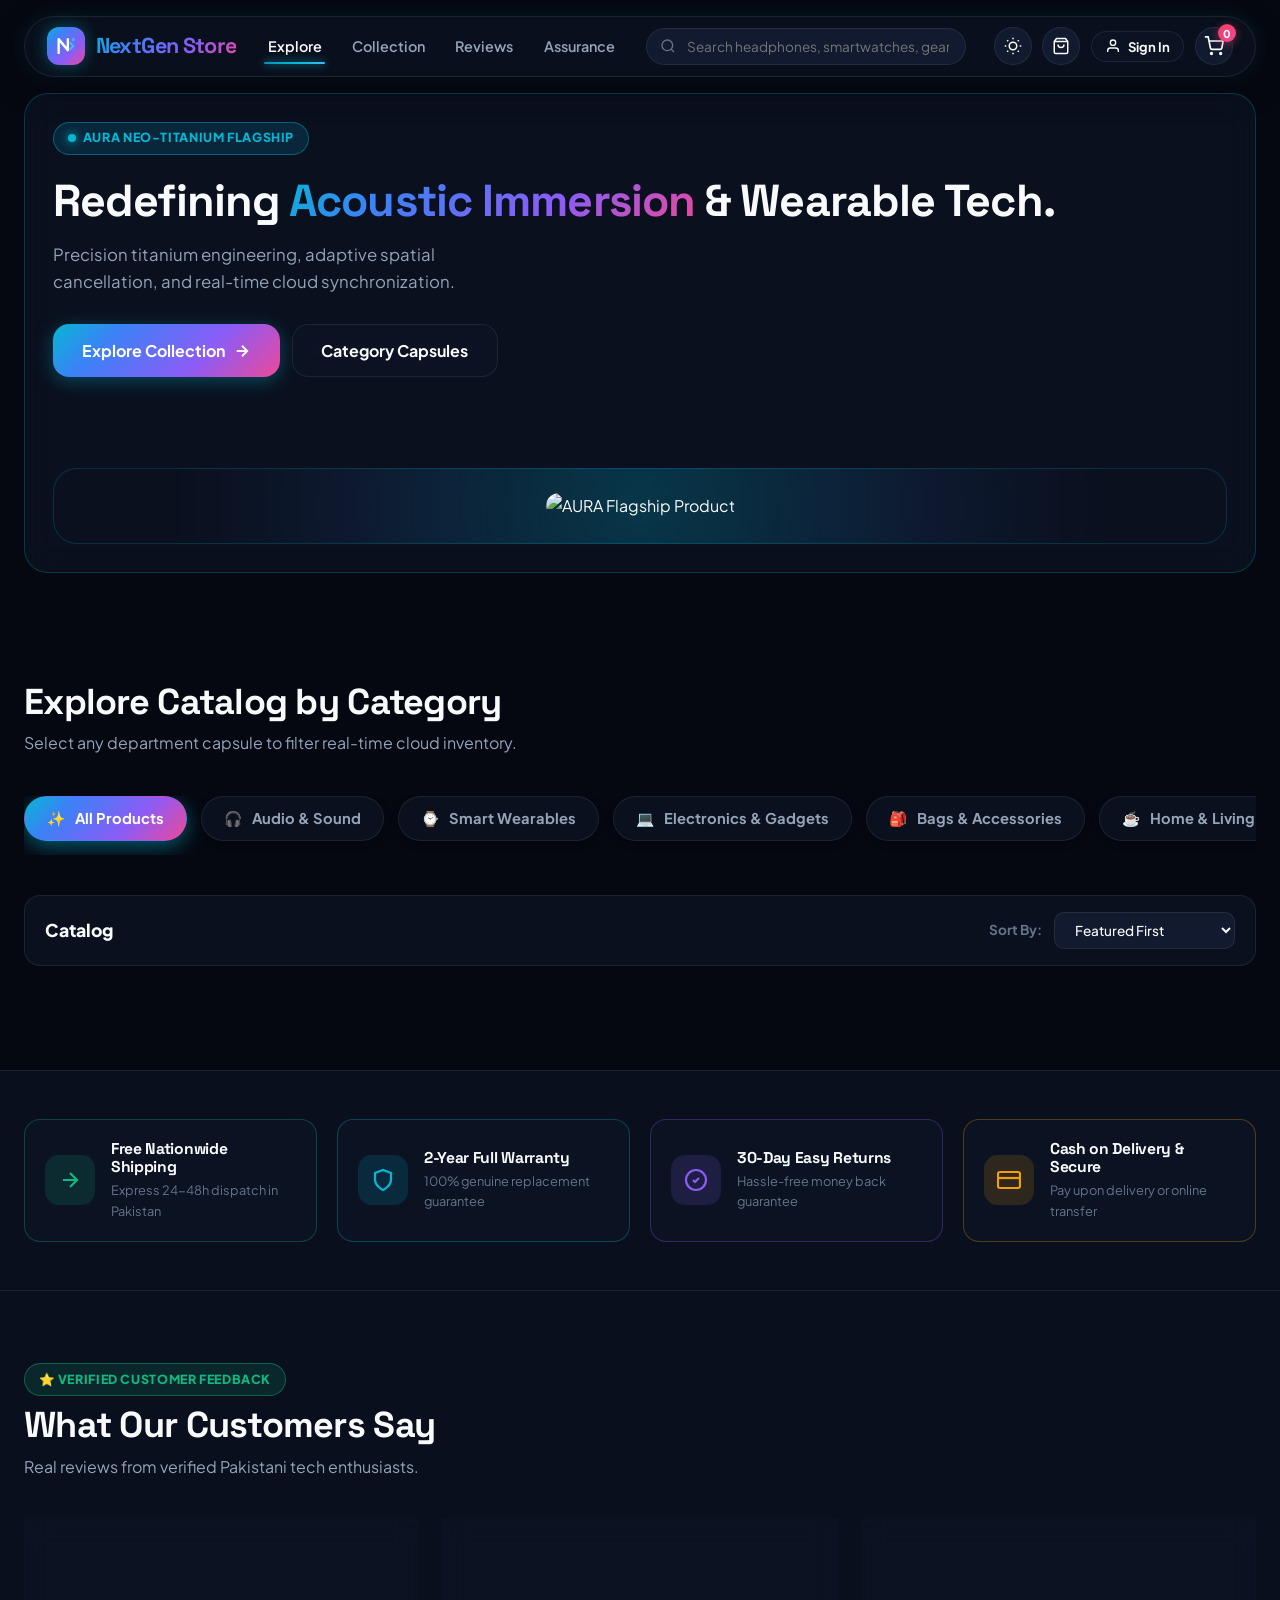
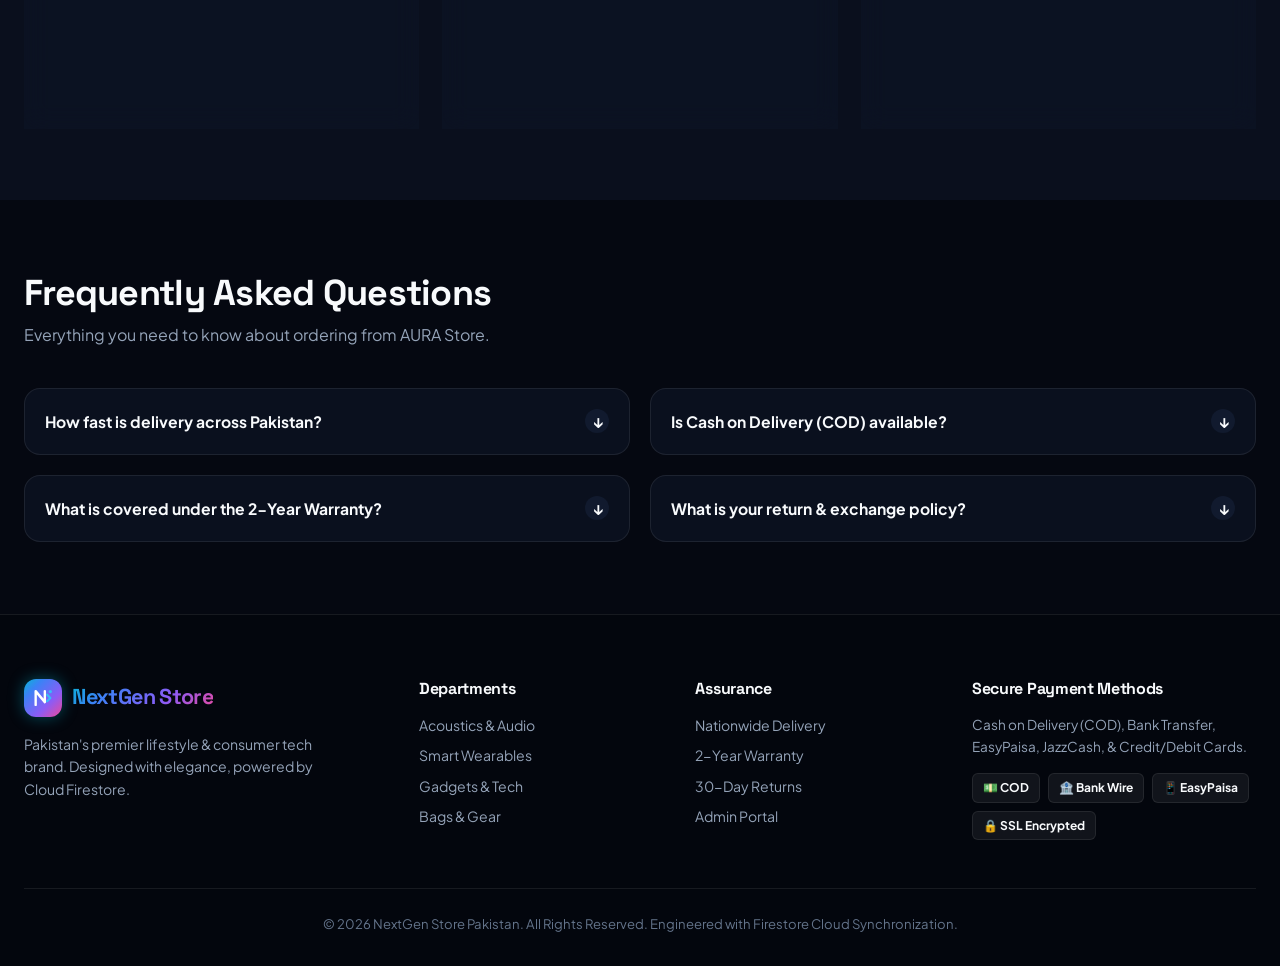
==== commit 1d0e5e9a: "feat: enforce admin login before accessing dashboard" ====
--- a/index.html
+++ b/index.html
@@ -627,7 +627,7 @@
             <li><a href="#faqSection">Nationwide Delivery</a></li>
             <li><a href="#faqSection">2-Year Warranty</a></li>
             <li><a href="#faqSection">30-Day Returns</a></li>
-            <li><a href="admin/index.html">Admin Portal</a></li>
+            <li><a href="admin/login.html">Admin Portal</a></li>
           </ul>
         </div>
 
